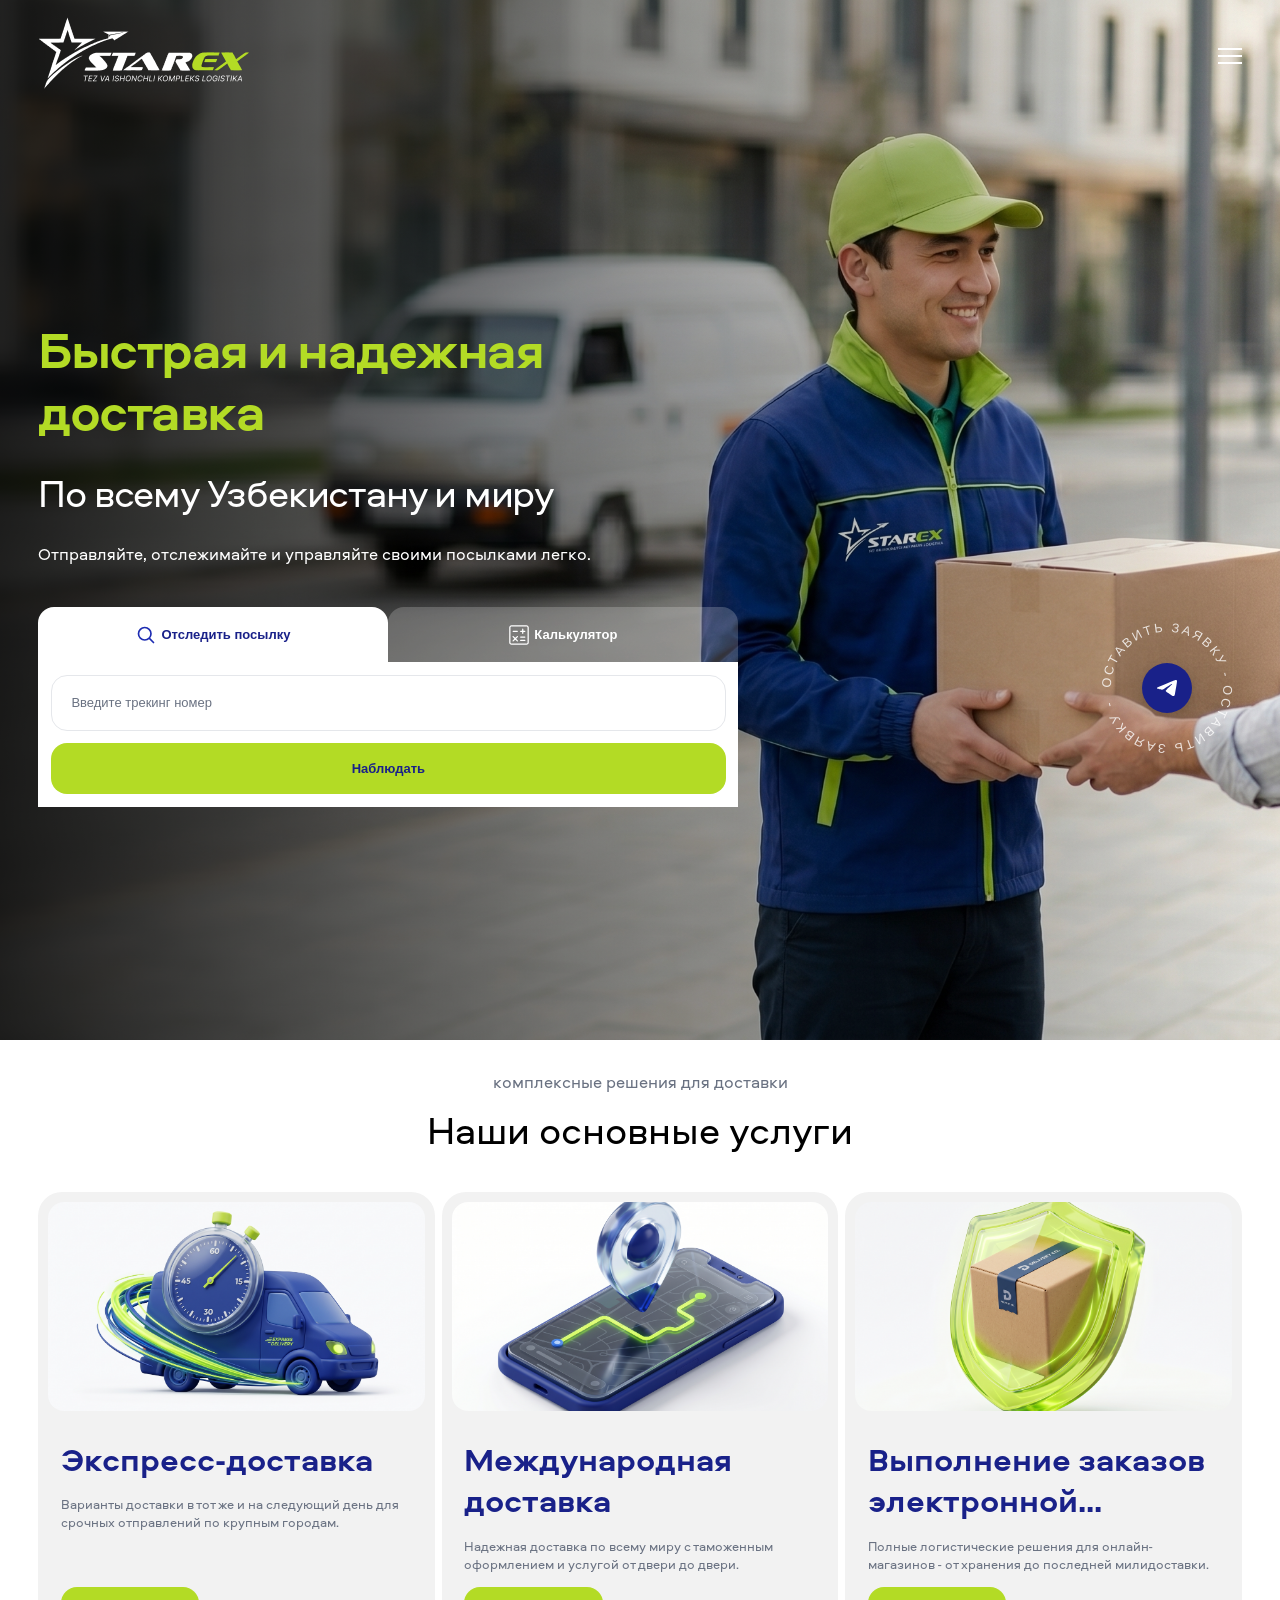
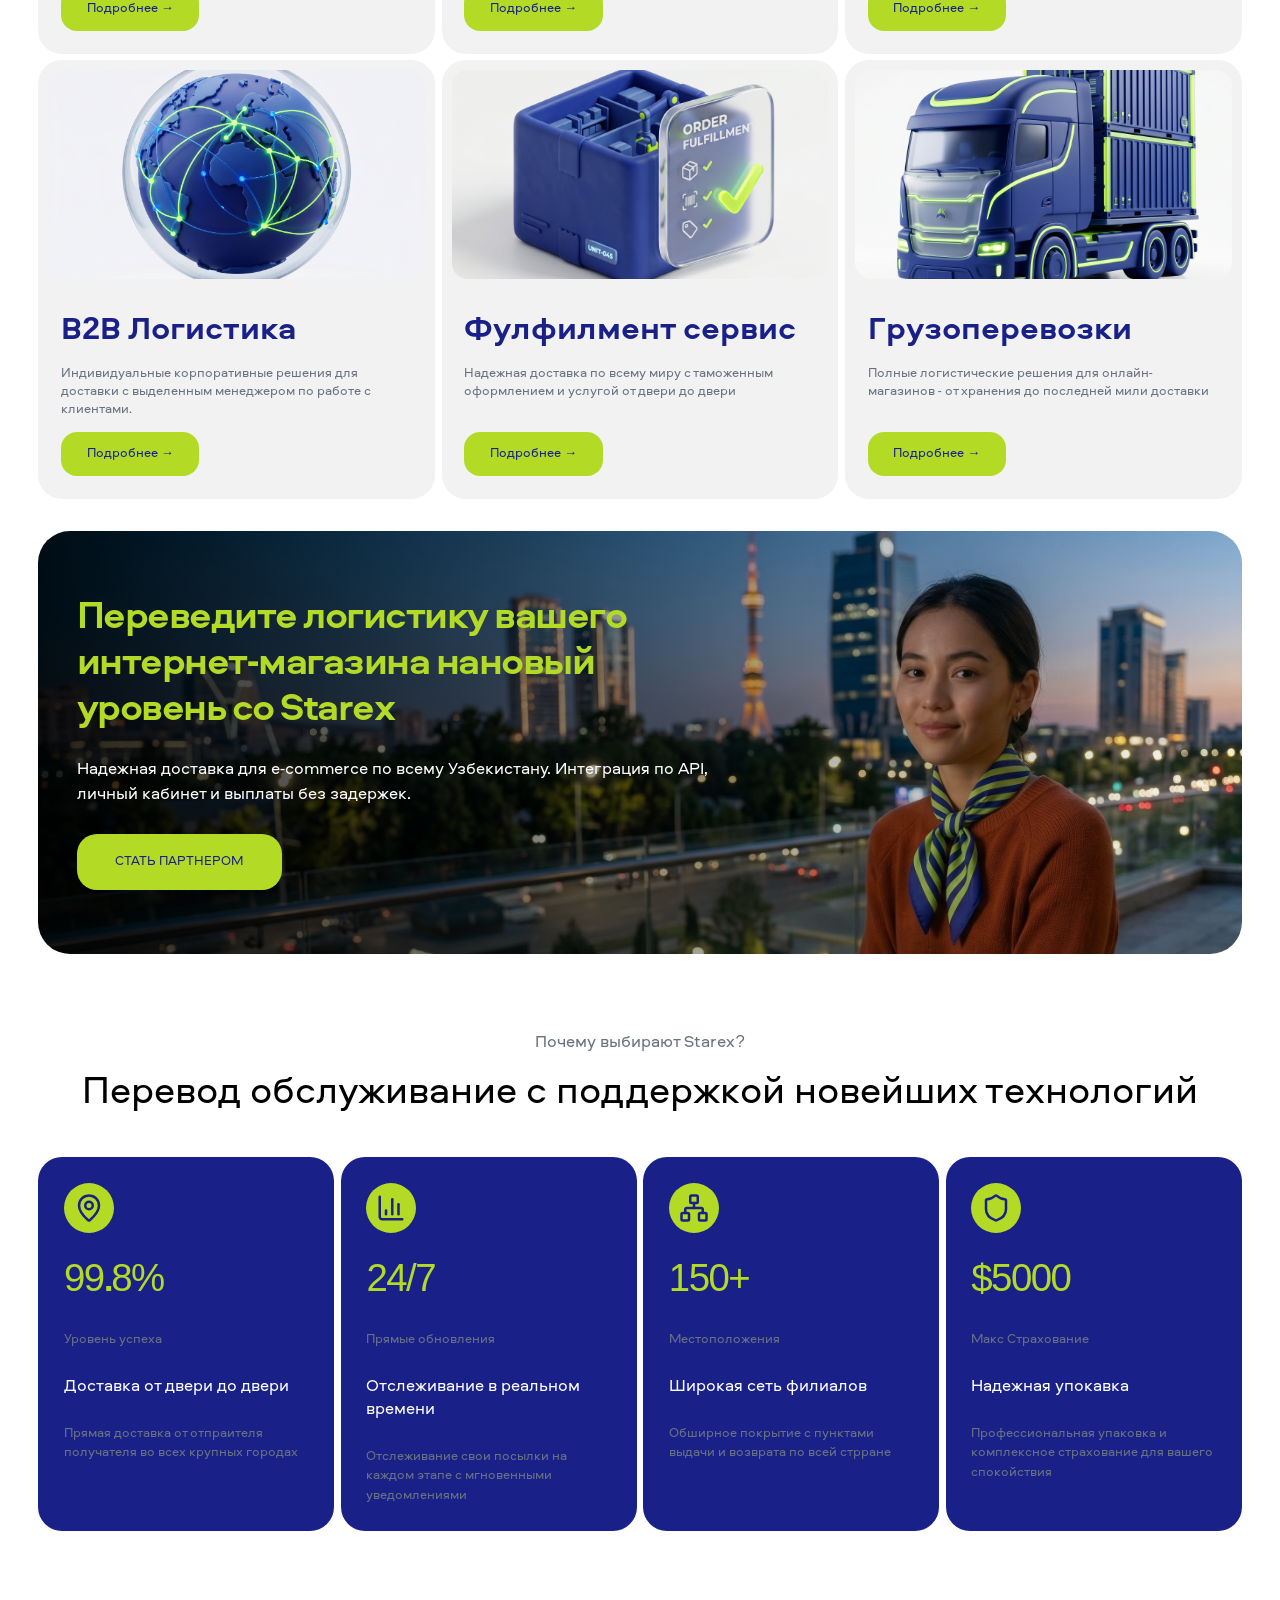
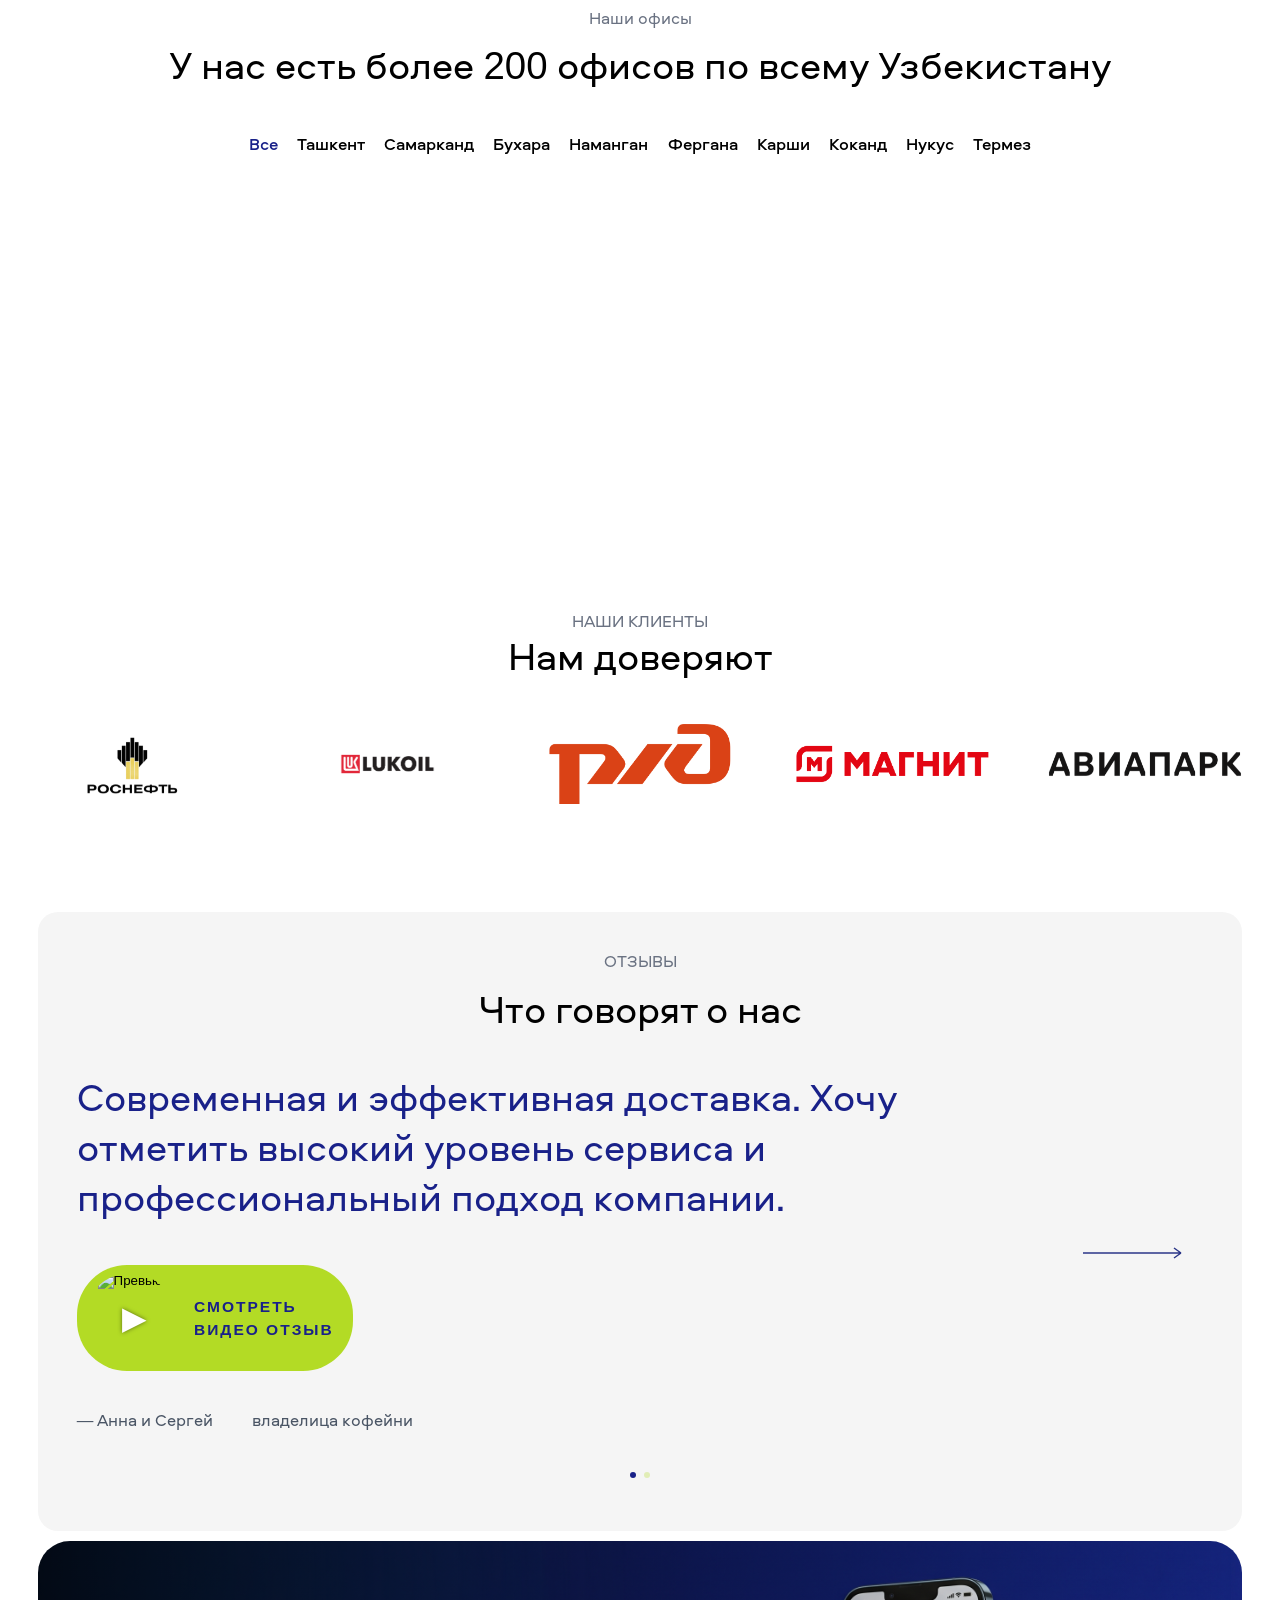
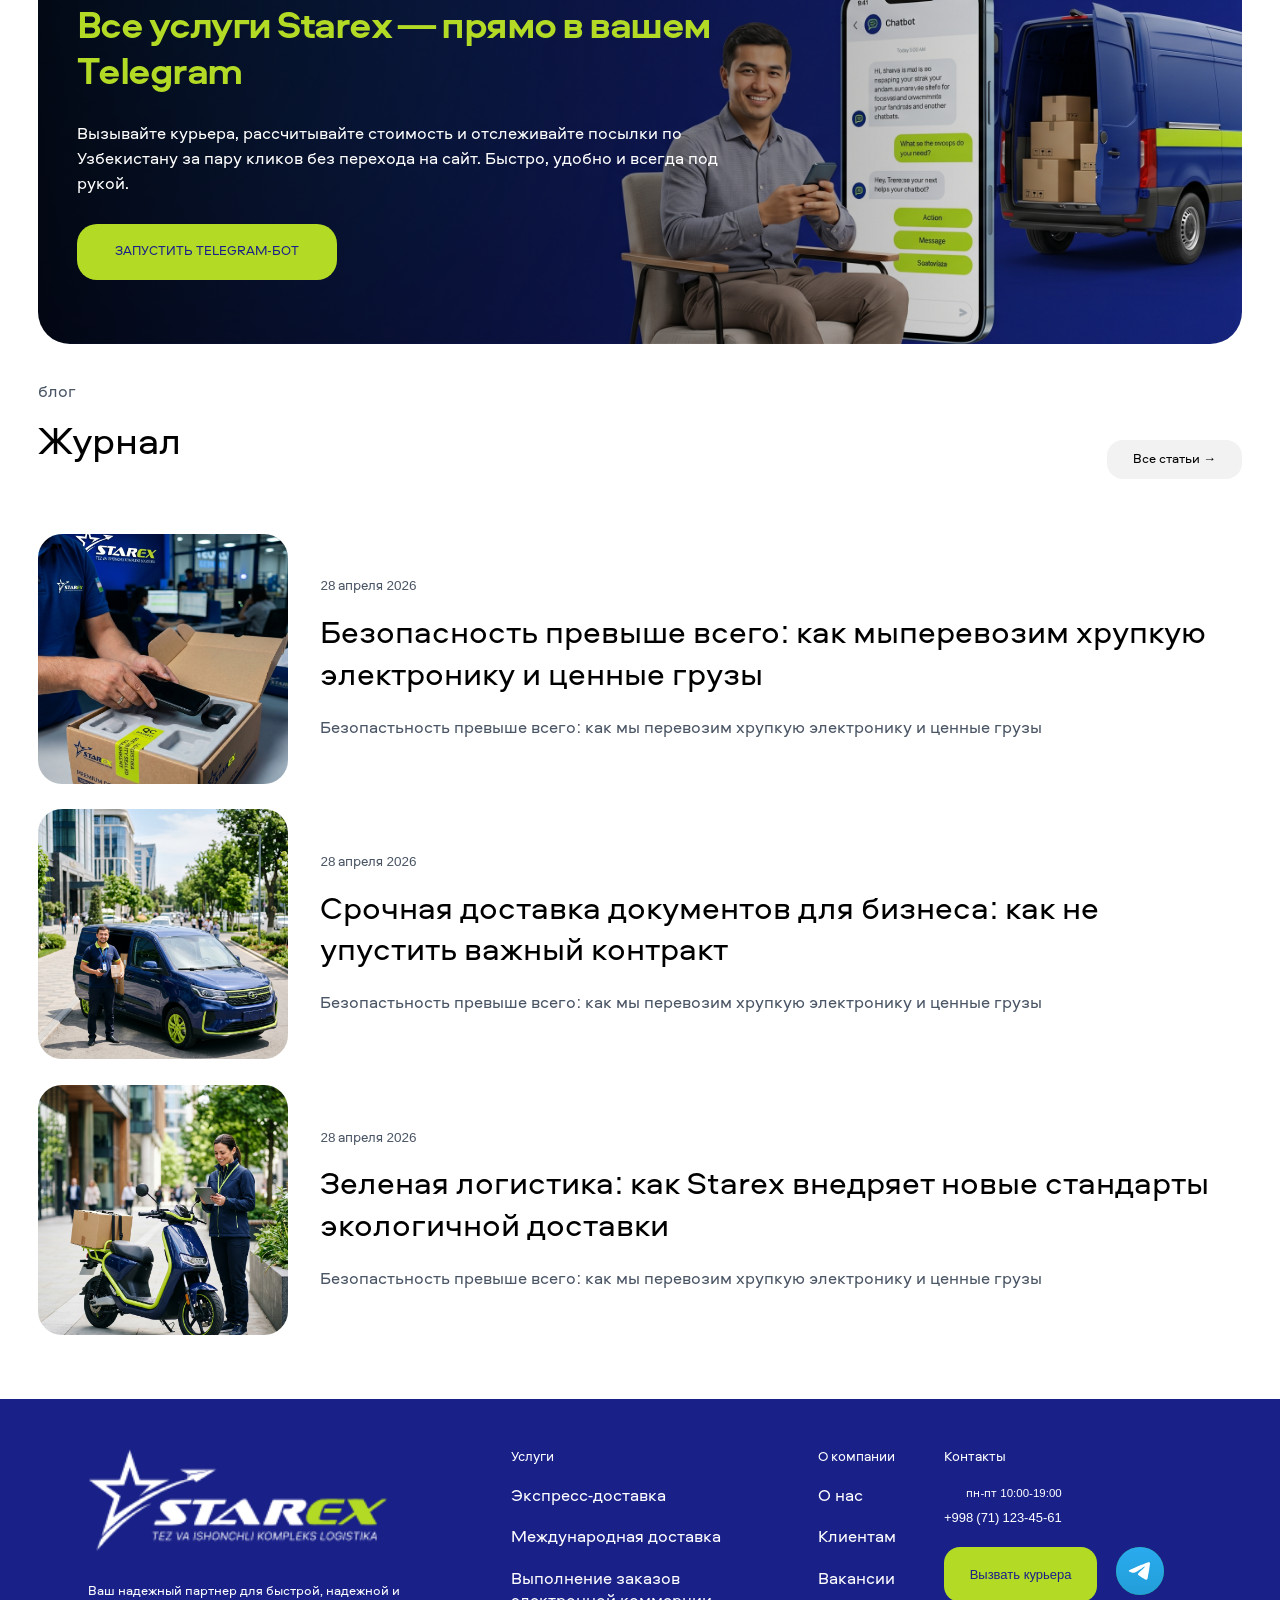
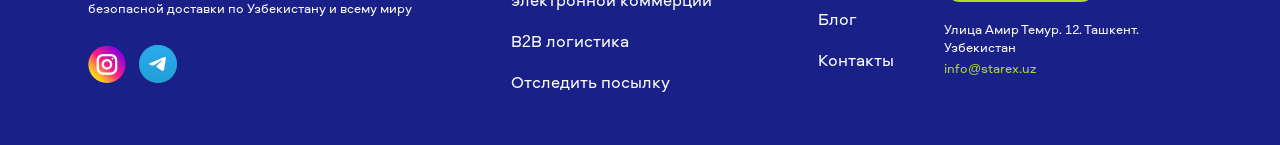
==== index.html @ 94245e08 "footer section finished" ====
<!doctype html>
<html lang="en">
  <head>
    <meta charset="UTF-8" />
    <meta name="viewport" content="width=device-width, initial-scale=1.0" />
    <title>STAREX</title>
    <link
      rel="stylesheet"
      href="https://cdn.jsdelivr.net/npm/swiper@11/swiper-bundle.min.css"
    />
    <link rel="stylesheet" href="/assets/css/main.css" />
    <link rel="stylesheet" href="/assets/css/responsive.css" />
  </head>
  <body>
    <section
      class="hero"
      style="
        background:
          linear-gradient(
            90deg,
            rgba(0, 0, 0, 0.85) 0%,
            rgba(0, 0, 0, 0.4) 50%,
            rgba(0, 0, 0, 0) 100%
          ),
          url(&quot;/assets/images/home/banner.jpg&quot;);
      "
    >
      <header>
        <div class="container">
          <div class="header-wrapper">
            <div class="logo-wrapper">
              <a href="/index.html">
                <img
                  src="/assets/images/logo.png"
                  alt="STAREX Logo"
                  class="logo"
                />
              </a>
            </div>

            <div class="mobile-menu" id="mobileMenu">
              <div class="navbar-menu">
                <ul>
                  <li>
                    <a href="/assets/pages/about.html" class="active">О нас</a>
                  </li>
                  <li>
                    <a href="/assets/pages/services.html">Услуги</a>
                  </li>
                  <li>
                    <a href="/assets/pages/clients.html">Клиентам</a>
                  </li>
                  <li>
                    <a href="/assets/pages/vacancy.html">Вакансии</a>
                  </li>
                  <li>
                    <a href="/assets/pages/blog.html">Блог</a>
                  </li>
                  <li>
                    <a href="/assets/pages/contact.html">Контакты</a>
                  </li>
                </ul>
              </div>

              <div class="navbar-right-wrapper">
                <div class="navbar-phone-wrapper">
                  <span>пн-пт 10:00-19:00</span>
                  <a href="tel:+998711234561">+998 (71) 123-45-61</a>
                </div>

                <div class="navbar-right-btn-wrapper">
                  <button>Вызвать курьера</button>
                  <button>
                    <img src="/assets/images/user.svg" alt="icon" />
                    Кабинет
                  </button>
                </div>
              </div>

              <div class="mobile-close-wrapper">
                <div class="logo-wrapper">
                  <img src="/assets/images/logo.png" alt="image" />
                </div>
                <button class="mobile-close" aria-label="Close">
                  <img src="./assets/images/close.svg" alt="image" />
                </button>
              </div>
            </div>

            <button class="burger-btn" id="burgerBtn">
              <span></span>
              <span></span>
              <span></span>
            </button>
          </div>
        </div>
      </header>

      <div class="container">
        <div class="hero-wrapper">
          <div class="hero-body">
            <h1>Быстрая и надежная доставка</h1>
            <p>По всему Узбекистану и миру</p>
            <span>
              Отправляйте, отслежимайте и управляйте своими посылками легко.
            </span>

            <div class="tab-wrapper">
              <div class="tab-group">
                <button class="tab active" data-tab="package">
                  <img src="/assets/images/search.svg" alt="icon" />
                  Отследить посылку
                </button>
                <button class="tab" data-tab="calc">
                  <img src="/assets/images/calc.svg" alt="icon" />
                  Калькулятор
                </button>
              </div>

              <div class="tab-content">
                <div class="tab-pane active" id="package">
                  <input
                    type="text"
                    class="form-control"
                    placeholder="Введите трекинг номер"
                  />
                  <button>Наблюдать</button>
                </div>

                <div class="tab-pane" id="calc">
                  <p>Содержимое калькулятора</p>
                </div>
              </div>
            </div>
          </div>

          <div class="spinner-container">
            <div class="spinner-icon">
              <a href="#">
                <img src="/assets/images/home/telegram.svg" alt="icon" />
              </a>
            </div>
            <svg class="spinner-text" viewBox="0 0 200 200">
              <defs>
                <path
                  id="textCircle"
                  d="M 100,100 m -75,0 a 75,75 0 1,1 150,0 a 75,75 0 1,1 -150,0"
                />
              </defs>
              <text>
                <textPath href="#textCircle" startOffset="0%">
                  Оставить заявку - Оставить заявку -
                </textPath>
              </text>
            </svg>
          </div>
        </div>
      </div>
    </section>

    <main>
      <section>
        <div class="container">
          <div class="our-services">
            <div class="our-services-header">
              <p>комплексные решения для доставки</p>
              <h1>Наши основные услуги</h1>
            </div>

            <div class="our-services-body">
              <div class="item">
                <div class="item-image">
                  <img src="/assets/images/home/s1.jpg" alt="image" />
                </div>
                <div class="item-content">
                  <h6>Экспресс-доставка</h6>
                  <p>
                    Варианты доставки в тот же и на следующий день для срочных
                    отправлений по крупным городам.
                  </p>
                  <a href="#">Подробнее →</a>
                </div>
              </div>

              <div class="item">
                <div class="item-image">
                  <img src="/assets/images/home/s2.jpg" alt="image" />
                </div>
                <div class="item-content">
                  <h6>Международная доставка</h6>
                  <p>
                    Надежная доставка по всему миру с таможенным оформлением и
                    услугой от двери до двери.
                  </p>
                  <a href="#">Подробнее →</a>
                </div>
              </div>

              <div class="item">
                <div class="item-image">
                  <img src="/assets/images/home/s3.jpg" alt="image" />
                </div>
                <div class="item-content">
                  <h6>Выполнение заказов электронной коммерции</h6>
                  <p>
                    Полные логистические решения для онлайн-магазинов - от
                    хранения до последней милидоставки.
                  </p>
                  <a href="#">Подробнее →</a>
                </div>
              </div>

              <div class="item">
                <div class="item-image">
                  <img src="/assets/images/home/s4.jpg" alt="image" />
                </div>
                <div class="item-content">
                  <h6>B2B Логистика</h6>
                  <p>
                    Индивидуальные корпоративные решения для доставки с
                    выделенным менеджером по работе с клиентами.
                  </p>
                  <a href="#">Подробнее →</a>
                </div>
              </div>

              <div class="item">
                <div class="item-image">
                  <img src="/assets/images/home/s5.jpg" alt="image" />
                </div>
                <div class="item-content">
                  <h6>Фулфилмент сервис</h6>
                  <p>
                    Надежная доставка по всему миру с таможенным оформлением и
                    услугой от двери до двери
                  </p>
                  <a href="#">Подробнее →</a>
                </div>
              </div>

              <div class="item">
                <div class="item-image">
                  <img src="/assets/images/home/s6.jpg" alt="image" />
                </div>
                <div class="item-content">
                  <h6>Грузоперевозки</h6>
                  <p>
                    Полные логистические решения для онлайн-магазинов - от
                    хранения до последней мили доставки
                  </p>
                  <a href="#">Подробнее →</a>
                </div>
              </div>
            </div>
          </div>
        </div>
      </section>

      <section>
        <div class="container">
          <div
            class="banner-wrapper"
            style="
              background:
                linear-gradient(
                  90deg,
                  rgba(0, 0, 0, 0.85) 0%,
                  rgba(0, 0, 0, 0.4) 50%,
                  rgba(0, 0, 0, 0) 100%
                ),
                url(&quot;/assets/images/home/banner2.jpg&quot;);
            "
          >
            <h1>
              Переведите логистику вашего интернет-магазина нановый уровень со
              Starex
            </h1>
            <p>
              Надежная доставка для e-commerce по всему Узбекистану. Интеграция
              по API, личный кабинет и выплаты без задержек.
            </p>
            <a href="#">Стать партнером</a>
          </div>
        </div>
      </section>

      <section>
        <div class="container">
          <div class="extra-section">
            <div class="header-container">
              <p>Почему выбирают Starex?</p>
              <h2>Перевод обслуживание с поддержкой новейших технологий</h2>
            </div>

            <div class="content-container">
              <div class="item">
                <div class="icon-wrapper">
                  <img src="/assets/images/home/i1.svg" alt="icon" />
                </div>
                <h1>99.8%</h1>
                <span>Уровень успеха</span>
                <p>Доставка от двери до двери</p>
                <span>
                  Прямая доставка от отпраителя получателя во всех крупных
                  городах
                </span>
              </div>

              <div class="item">
                <div class="icon-wrapper">
                  <img src="/assets/images/home/i2.svg" alt="icon" />
                </div>
                <h1>24/7</h1>
                <span>Прямые обновления</span>
                <p>Отслеживание в реальном времени</p>
                <span>
                  Отслеживание свои посылки на каждом этапе с мгновенными
                  уведомлениями
                </span>
              </div>

              <div class="item">
                <div class="icon-wrapper">
                  <img src="/assets/images/home/i3.svg" alt="icon" />
                </div>
                <h1>150+</h1>
                <span>Местоположения</span>
                <p>Широкая сеть филиалов</p>
                <span>
                  Обширное покрытие с пунктами выдачи и возврата по всей стрране
                </span>
              </div>

              <div class="item">
                <div class="icon-wrapper">
                  <img src="/assets/images/home/i4.svg" alt="icon" />
                </div>
                <h1>$5000</h1>
                <span>Макс Страхование </span>
                <p>Надежная упокавка</p>
                <span>
                  Профессиональная упаковка и комплексное страхование для вашего
                  спокойствия
                </span>
              </div>
            </div>
          </div>
        </div>
      </section>

      <section>
        <div class="container">
          <div class="google-maps-wrapper">
            <div class="google-maps-header-wrapper">
              <p>Наши офисы</p>
              <h2>У нас есть более 200 офисов по всему Узбекистану</h2>
            </div>

            <div class="google-maps-tabs-wrapper">
              <ul>
                <li class="active">Все</li>
                <li>Ташкент</li>
                <li>Самарканд</li>
                <li>Бухара</li>
                <li>Наманган</li>
                <li>Фергана</li>
                <li>Карши</li>
                <li>Коканд</li>
                <li>Нукус</li>
                <li>Термез</li>
              </ul>
            </div>

            <div class="map-wrapper">
              <iframe
                src="https://www.google.com/maps/embed?pb=!1m18!1m12!1m3!1d2997.2102560352!2d69.28064177643648!3d41.30428940114486!2m3!1f0!2f0!3f0!3m2!1i1024!2i768!4f13.1!3m3!1m2!1s0x38ae8b316f0c592b%3A0xe5631aa0a5a04f1!2sWEBLINE!5e0!3m2!1sru!2s!4v1784799597177!5m2!1sru!2s"
                width="600"
                height="450"
                style="border: 0"
                allowfullscreen=""
                loading="lazy"
                referrerpolicy="strict-origin-when-cross-origin"
              ></iframe>
            </div>
          </div>
        </div>
      </section>

      <section>
        <div class="container">
          <div class="partners-section">
            <div class="partners-container">
              <span class="partners-subtitle">НАШИ КЛИЕНТЫ</span>
              <h2 class="partners-title">Нам доверяют</h2>

              <div class="swiper partners-slider">
                <div class="swiper-wrapper">
                  <div class="swiper-slide">
                    <img src="/assets/images/home/p1.png" alt="icon" />
                  </div>
                  <div class="swiper-slide">
                    <img src="/assets/images/home/p2.png" alt="icon" />
                  </div>
                  <div class="swiper-slide">
                    <img src="/assets/images/home/p3.png" alt="icon" />
                  </div>
                  <div class="swiper-slide">
                    <img src="/assets/images/home/p4.png" alt="icon" />
                  </div>
                  <div class="swiper-slide">
                    <img src="/assets/images/home/p5.png" alt="icon" />
                  </div>
                  <div class="swiper-slide">
                    <img src="/assets/images/home/p6.png" alt="icon" />
                  </div>
                </div>
              </div>
            </div>
          </div>
        </div>
      </section>

      <section>
        <div class="container">
          <div class="reviews-section">
            <div class="reviews-container">
              <span class="reviews-subtitle">ОТЗЫВЫ</span>
              <h2 class="reviews-title">Что говорят о нас</h2>

              <!-- Контейнер Swiper -->
              <div class="swiper reviews-slider">
                <div class="swiper-wrapper">
                  <!-- Слайд 1 -->
                  <div class="swiper-slide">
                    <div class="review-card">
                      <div class="review-content">
                        <p class="review-text">
                          Современная и эффективная доставка. Хочу отметить
                          высокий уровень сервиса и профессиональный подход
                          компании.
                        </p>

                        <button
                          class="video-btn"
                          data-video="https://www.youtube.com/embed/A98NaPxOwDg?autoplay=1"
                        >
                          <div class="video-avatar">
                            <img
                              src="https://images.unsplash.com/photo-1534528741775-53994a69daeb?w=100&auto=format&fit=crop"
                              alt="Превью"
                            />
                            <span class="play-icon">▶</span>
                          </div>
                          <span class="video-btn-text"
                            >СМОТРЕТЬ<br />ВИДЕО ОТЗЫВ</span
                          >
                        </button>

                        <div class="review-author">
                          <span class="author-name">— Анна и Сергей</span>
                          <span class="author-role">владелица кофейни</span>
                        </div>
                      </div>

                      <div class="review-next-btn">
                        <svg
                          width="100"
                          height="12"
                          viewBox="0 0 100 12"
                          fill="none"
                          xmlns="http://www.w3.org/2000/svg"
                        >
                          <path
                            d="M0 6H98M98 6L91 1M98 6L91 11"
                            stroke="#2B3688"
                            stroke-width="1.5"
                          />
                        </svg>
                      </div>
                    </div>
                  </div>

                  <!-- Слайд 2 (Пример) -->
                  <div class="swiper-slide">
                    <div class="review-card">
                      <div class="review-content">
                        <blockquote class="review-text">
                          Надежный партнер для нашего бизнеса.<br />
                          Все заказы приходят вовремя,<br />
                          а поддержка всегда на связи.
                        </blockquote>

                        <button
                          class="video-btn"
                          data-video="https://www.youtube.com/embed/A98NaPxOwDg?autoplay=1"
                        >
                          <div class="video-avatar">
                            <img
                              src="https://images.unsplash.com/photo-1507003211169-0a1dd7228f2d?w=100&auto=format&fit=crop"
                              alt="Превью"
                            />
                            <span class="play-icon">▶</span>
                          </div>
                          <span class="video-btn-text"
                            >СМОТРЕТЬ<br />ВИДЕО ОТЗЫВ</span
                          >
                        </button>

                        <div class="review-author">
                          <span class="author-name">— Алексей</span>
                          <span class="author-role">директор сети</span>
                        </div>
                      </div>

                      <div class="review-next-btn">
                        <svg
                          width="100"
                          height="12"
                          viewBox="0 0 100 12"
                          fill="none"
                          xmlns="http://www.w3.org/2000/svg"
                        >
                          <path
                            d="M0 6H98M98 6L91 1M98 6L91 11"
                            stroke="#2B3688"
                            stroke-width="1.5"
                          />
                        </svg>
                      </div>
                    </div>
                  </div>
                </div>
                <!-- Точки пагинации -->
                <div class="swiper-pagination"></div>
              </div>
            </div>
          </div>
        </div>
      </section>

      <section>
        <div class="container">
          <div
            class="banner-wrapper"
            style="
              background:
                linear-gradient(
                  90deg,
                  rgba(0, 0, 0, 0.85) 0%,
                  rgba(0, 0, 0, 0.4) 50%,
                  rgba(0, 0, 0, 0) 100%
                ),
                url(&quot;/assets/images/home/banner3.jpg&quot;);
            "
          >
            <h1>Все услуги Starex — прямо в вашем Telegram</h1>
            <p>
              Вызывайте курьера, рассчитывайте стоимость и отслеживайте посылки
              по Узбекистану за пару кликов без перехода на сайт. Быстро, удобно
              и всегда под рукой.
            </p>
            <a href="#">Запустить Telegram-бот</a>
          </div>
        </div>
      </section>

      <section>
        <div class="container">
          <div class="blog-wrapper">
            <div class="blog-header-wrapper">
              <div class="blog-left">
                <span>блог</span>
                <p>Журнал</p>
              </div>
              <div class="blog-right">
                <a href="#">Все статьи →</a>
              </div>
            </div>

            <div class="blog-item-wrapper">
              <div class="item">
                <div class="image-wrapper">
                  <img src="/assets/images/home/b1.jpg" alt="icon" />
                </div>
                <div class="content-wrapper">
                  <span>28 апреля 2026</span>
                  <a href="#">
                    Безопасность превыше всего: как мыперевозим хрупкую
                    электронику и ценные грузы
                  </a>
                  <p>
                    Безопастьность превыше всего: как мы перевозим хрупкую
                    электронику и ценные грузы
                  </p>
                </div>
              </div>

              <div class="item">
                <div class="image-wrapper">
                  <img src="/assets/images/home/b2.jpg" alt="icon" />
                </div>
                <div class="content-wrapper">
                  <span>28 апреля 2026</span>
                  <a href="#">
                    Срочная доставка документов для бизнеса: как не упустить
                    важный контракт
                  </a>
                  <p>
                    Безопастьность превыше всего: как мы перевозим хрупкую
                    электронику и ценные грузы
                  </p>
                </div>
              </div>

              <div class="item">
                <div class="image-wrapper">
                  <img src="/assets/images/home/b3.jpg" alt="icon" />
                </div>
                <div class="content-wrapper">
                  <span>28 апреля 2026</span>
                  <a href="#">
                    Зеленая логистика: как Starex внедряет новые стандарты
                    экологичной доставки
                  </a>
                  <p>
                    Безопастьность превыше всего: как мы перевозим хрупкую
                    электронику и ценные грузы
                  </p>
                </div>
              </div>
            </div>
          </div>
        </div>
      </section>

      <!-- Модальное окно для видео -->
      <div class="video-modal" id="videoModal">
        <div class="video-modal-overlay"></div>
        <div class="video-modal-content">
          <button class="video-modal-close">&times;</button>
          <iframe
            id="videoIframe"
            src=""
            frameborder="0"
            allow="autoplay; encrypted-media"
            allowfullscreen
          ></iframe>
        </div>
      </div>
    </main>

    <footer>
      <div class="container">
        <div class="footer-wrapper">
          <div class="footer-item">
            <div class="logo-wrapper">
              <img src="/assets/images/logo.png" alt="image" />
            </div>
            <p class="under-logo-title">
              Ваш надежный партнер для быстрой, надежной и безопасной доставки
              по Узбекистану и всему миру
            </p>
            <div class="social-wrapper">
              <a href="#">
                <img src="/assets/images/instagram.svg" alt="icon" />
              </a>
              <a href="#">
                <img src="/assets/images/telegram.svg" alt="icon" />
              </a>
            </div>
          </div>

          <div class="footer-item">
            <div class="footer-menu-wrapper">
              <p>Услуги</p>
              <ul>
                <li>
                  <a href="#">Экспресс-доставка</a>
                </li>
                <li>
                  <a href="#">Международная доставка</a>
                </li>
                <li>
                  <a href="#">Выполнение заказов электронной коммерции</a>
                </li>
                <li>
                  <a href="#">B2B логистика</a>
                </li>
                <li>
                  <a href="#">Отследить посылку</a>
                </li>
              </ul>
            </div>
          </div>

          <div class="footer-item">
            <div class="footer-menu-wrapper">
              <p>О компании</p>
              <ul>
                <li>
                  <a href="#">О нас</a>
                </li>
                <li>
                  <a href="#">Клиентам</a>
                </li>
                <li>
                  <a href="#">Вакансии</a>
                </li>
                <li>
                  <a href="#">Блог</a>
                </li>
                <li>
                  <a href="#">Контакты</a>
                </li>
              </ul>
            </div>
          </div>

          <div class="footer-item">
            <div class="footer-menu-wrapper">
              <p>Контакты</p>
              <div class="footer-list-wrapper">
                <div class="footer-contact-wrapper">
                  <div class="phone-wrapper">
                    <span>пн-пт 10:00-19:00</span>
                    <a href="tel:+998711234561">+998 (71) 123-45-61</a>
                  </div>
                  <button>Вызвать курьера</button>
                  <a href="#">
                    <img src="/assets/images/telegram.svg" alt="icon" />
                  </a>
                </div>

                <div class="footer-address-wrapper">
                  <p>Улица Амир Темур. 12. Ташкент. Узбекистан</p>
                  <a href="mailto:info@starex.uz">info@starex.uz</a>
                </div>
              </div>
            </div>
          </div>
        </div>
      </div>
    </footer>

    <script src="https://cdn.jsdelivr.net/npm/swiper@11/swiper-bundle.min.js"></script>
    <script src="/assets/js/main.js"></script>
  </body>
</html>
---- assets/css/main.css ----
@font-face {
  font-family: "Aeroport";
  src: url("../fonts/Aeroport-regular-trial.otf") format("opentype");
  font-weight: 400;
  font-style: normal;
  font-display: swap;
}

@font-face {
  font-family: "Aeroport";
  src: url("../fonts/Aeroport-medium-trial.otf") format("opentype");
  font-weight: 500;
  font-style: normal;
  font-display: swap;
}

@font-face {
  font-family: "Aeroport";
  src: url("../fonts/Aeroport-bold-trial.otf") format("opentype");
  font-weight: 700;
  font-style: normal;
  font-display: swap;
}

@font-face {
  font-family: "Aeroport";
  src: url("../fonts/Aeroport-light-trial.otf") format("opentype");
  font-weight: 300;
  font-style: normal;
  font-display: swap;
}

:root {
  /* colors */
  --white: #ffffff;
  --black: #000000;
  --grey: #e5e7eb;
  --black-grey: #6a7282;
  --text-grey: #4a5565;
  --blue: #192189;
  --green: #b3db25;

  /* font sizes */
  --fs-exsm: clamp(10px, 0.9vw, 12px);
  --fs-exxs: clamp(13px, 1vw, 16px);
  --fs-xs: clamp(15px, 1.3vw, 20px);
  --fs-sm: clamp(18px, 1.5vw, 24px);
  --fs-md: clamp(20px, 2.5vw, 32px);
  --fs-lg: clamp(28px, 3vw, 48px);
  --fs-xl: clamp(44px, 4vw, 72px);

  /* border radius */
  --br-sm: 8px;
  --br-md: 16px;
  --br-lg: 24px;
  --br-xl: 32px;
  --br-xxl: 100px;
}

/* RESET */
*,
*::after,
*::before {
  box-sizing: border-box;
}
* {
  padding: 0;
  margin: 0;
}
img {
  width: 100%;
}
a {
  text-decoration: none;
}
ul {
  margin: 0;
  padding: 0;
}
li {
  list-style: none;
}
button {
  cursor: pointer;
}
p {
  margin: 0;
}
::placeholder {
  color: unset;
}
html {
  scroll-behavior: smooth;
}

body {
  font-family: "Aeroport", sans-serif;
}

.container {
  width: 100%;
  max-width: 1920px;
  margin: 0 auto;
  padding: 0 clamp(25px, 3vw, 50px);
}

/* HEADER START */
.hero {
  /* height: 100vh; */
  background-size: cover !important;
  background-repeat: no-repeat !important;
  background-position: center !important;
  position: relative;
  min-height: 1040px;

  display: flex;
  flex-direction: column;
}
.hero > .container:last-child {
  flex: 1;
  display: flex;
  align-items: center;
}
.mobile-menu {
  display: flex;
  align-items: center;
  justify-content: space-between;
  gap: clamp(10px, 2vw, 30px);
  width: 100%;
}
.burger-btn {
  display: none;
  flex-direction: column;
  gap: 5px;
  background: none;
  border: none;
  cursor: pointer;
}

.burger-btn span {
  width: 24px;
  height: 2px;
  background: #fff;
  transition: 0.3s;
}
.mobile-close-wrapper {
  position: absolute;
  top: 0;
  font-size: 32px;
  background: none;
  border: none;
  cursor: pointer;
  filter: brightness(1) invert(1);
  display: none;
}
.mobile-close {
  background: none;
  border: none;
  cursor: pointer;
  filter: brightness(1) invert(1);
}
.mobile-close img {
  width: 32px;
  height: 32px;
}
.header-wrapper {
  display: flex;
  justify-content: space-between;
  align-items: center;
  gap: 20px;
  padding: clamp(12px, 1.3vw, 24px) 0;
}
.header-wrapper .logo-wrapper {
  flex-shrink: 0;
}
.header-wrapper .navbar-menu {
  margin: 0 auto;
}
.header-wrapper .navbar-menu ul {
  display: flex;
  gap: clamp(20px, 2.5vw, 40px);
}
.header-wrapper .navbar-menu ul li a {
  color: var(--white);
  font-size: var(--fs-xs);
  padding-bottom: 5px;
}
.header-wrapper .navbar-menu ul li a.active {
  border-bottom: 1px solid var(--white);
}

.header-wrapper .navbar-right-wrapper {
  display: flex;
  align-items: center;
  gap: clamp(12px, 1.3vw, 24px);
}
.header-wrapper .navbar-right-wrapper .navbar-phone-wrapper {
  display: flex;
  flex-direction: column;
  align-items: end;
  gap: clamp(4px, 0.5vw, 8px);
}
.header-wrapper .navbar-right-wrapper .navbar-phone-wrapper span {
  font-size: var(--fs-exsm);
  color: var(--white);
}
.header-wrapper .navbar-right-wrapper .navbar-phone-wrapper a {
  color: var(--white);
  font-size: var(--fs-xs);
}
.header-wrapper .navbar-right-wrapper .navbar-right-btn-wrapper {
  display: flex;
  align-items: center;
  gap: clamp(4px, 0.9vw, 8px);
}
.header-wrapper .navbar-right-wrapper .navbar-right-btn-wrapper button {
  display: flex;
  align-items: center;
  gap: 5px;
  padding: 16px clamp(16px, 2vw, 32px);
  font-size: var(--fs-exxs);
  border-radius: var(--br-md);
  font-weight: 600;
  border: none;
}
.header-wrapper .navbar-right-wrapper .navbar-right-btn-wrapper button img {
  width: 15px;
  height: 15px;
}
.header-wrapper
  .navbar-right-wrapper
  .navbar-right-btn-wrapper
  button:first-child {
  background-color: var(--green);
  color: var(--blue);
}
.header-wrapper
  .navbar-right-wrapper
  .navbar-right-btn-wrapper
  button:nth-child(2) {
  background-color: var(--blue);
  color: var(--white);
}

/* calc tab */
.hero-wrapper {
  display: flex;
  justify-content: space-between;
  align-items: end;
  width: 100%;
}
.hero-body {
  /* position: absolute;
  top: 25%;
  width: 100%;
  display: flex;
  flex-direction: column;
  gap: clamp(16px, 2vw, 32px); */

  width: 100%;
  max-width: 700px;
  display: flex;
  flex-direction: column;
  gap: clamp(16px, 2vw, 32px);
  padding-bottom: 20px;
}
.hero-body h1 {
  color: var(--green);
  font-size: var(--fs-xl);
  width: 100%;
  max-width: 700px;
  line-height: 120%;
  letter-spacing: -1.5px;
}
.hero-body p {
  color: var(--white);
  font-size: var(--fs-lg);
  line-height: 120%;
  letter-spacing: -1.2px;
}
.hero-body span {
  color: var(--white);
  font-size: var(--fs-xs);
  line-height: 130%;
  letter-spacing: 0px;
  margin-bottom: clamp(9px, 1.1vw, 18px);
}
.hero-body .tab-wrapper {
  width: 100%;
  max-width: 700px;
}
.hero-body .tab-group {
  display: flex;
  align-items: center;
  gap: 0px;
}
.hero-body .tab-group button {
  display: flex;
  align-items: center;
  justify-content: center;
  gap: 5px;
  padding: clamp(12px, 1.4vw, 24px) clamp(25px, 3vw, 50px);
  background-color: rgba(255, 255, 255, 0.2);
  border-top-left-radius: var(--br-md);
  border-top-right-radius: var(--br-md);
  color: var(--white);
  font-size: var(--fs-exxs);
  font-weight: 600;
  border: none;
  width: 100%;
}
.hero-body .tab-group button img {
  width: 20px;
  height: 20px;
}
.hero-body .tab-pane {
  display: none;
  padding: clamp(8px, 1vw, 16px);
}

.hero-body .tab-pane.active {
  display: flex;
  flex-direction: column;
  gap: clamp(8px, 1vw, 16px);
}

.hero-body .tab.active {
  background-color: var(--white);
  color: var(--blue);
}
.hero-body .tab.active img {
  filter: brightness(0) invert(13%) sepia(85%) saturate(4153%)
    hue-rotate(237deg) brightness(85%) contrast(101%);
}
.hero-body .tab-content {
  background-color: var(--white);
}
.hero-body .tab-pane input {
  width: 100%;
  border: 1px solid var(--grey);
  padding: clamp(10px, 1.5vw, 20px) clamp(12px, 1.5vw, 24px);
  border-radius: var(--br-md);
  font-weight: 400;
  font-size: var(--fs-exxs);
}
.hero-body .tab-pane input:focus {
  outline: none;
  box-shadow: none;
}
.hero-body .tab-pane input::placeholder {
  color: var(--black-grey);
}

.hero-body .tab-pane button {
  padding: clamp(10px, 1.4vw, 20px);
  width: 100%;
  background-color: var(--green);
  color: var(--blue);
  font-weight: 600;
  font-size: var(--fs-exxs);
  border: none;
  border-radius: var(--br-md);
}

.spinner-container {
  position: relative;
  width: 150px;
  height: 150px;
  display: flex;
  justify-content: center;
  align-items: center;
  bottom: clamp(30px, 5vw, 80px);
}

.spinner-icon {
  position: absolute;
  width: 50px;
  height: 50px;
  background-color: var(--blue);
  border-radius: 50%;
  display: flex;
  justify-content: center;
  align-items: center;
  z-index: 2;
  box-shadow: 0 4px 12px rgba(0, 0, 0, 0.15);
}
.spinner-icon a {
  display: flex;
  align-items: center;
  justify-content: center;
}

.spinner-icon img {
  width: 20px;
  height: 20px;
}

.spinner-text {
  position: absolute;
  width: 100%;
  height: 100%;
  z-index: 1;
  animation: spin 12s linear infinite;
}

.spinner-text text {
  fill: rgba(255, 255, 255, 0.8);
  font-size: 17px;
  font-family: sans-serif;
  font-weight: 500;
  text-transform: uppercase;
  letter-spacing: 3px;
}

@keyframes spin {
  from {
    transform: rotate(0deg);
  }
  to {
    transform: rotate(360deg);
  }
}
/* HEADER END */

/* HOME SERVICES START */
.our-services {
  margin: clamp(25px, 2.5vw, 50px) 0;
}
.our-services .our-services-header {
  display: flex;
  flex-direction: column;
  justify-content: center;
  align-items: center;
  text-align: center;
  gap: clamp(8px, 1vw, 16px);
  margin: clamp(25px, 2.5vw, 50px) 0;
}
.our-services .our-services-header p {
  font-size: var(--fs-xs);
  color: var(--black-grey);
  font-weight: 400;
}
.our-services .our-services-header h1 {
  font-size: var(--fs-lg);
  color: var(--black);
  font-weight: 400;
}
.our-services .our-services-body {
  display: grid;
  grid-template-columns: repeat(3, 1fr);
  gap: clamp(4px, 0.5vw, 8px);
}
.our-services .our-services-body .item {
  display: flex;
  flex-direction: column;
  gap: clamp(12px, 1.5vw, 24px);
  border: 2px solid transparent;
  padding: 8px;
  background-color: #f2f2f2;
  border-radius: var(--br-lg);
  position: relative;
  transition: all 0.3s ease-out;
  height: 100%;
}
.our-services .our-services-body .item:hover {
  border-color: var(--green);
  background-color: var(--white);
}
.our-services .our-services-body .item:hover a {
  background-color: var(--blue) !important;
  color: var(--white) !important;
}
.our-services .our-services-body .item .item-image {
  width: 100%;
  aspect-ratio: 581 / 322;
  overflow: hidden;
}
.our-services .our-services-body .item .item-image img {
  width: 100%;
  height: 100%;
  object-fit: cover;
  object-position: center;
  display: block;
  border-radius: var(--br-md);
}

.our-services .our-services-body .item .item-content {
  display: flex;
  flex-direction: column;
  flex-grow: 1;
  align-items: flex-start;
  gap: clamp(8px, 1vw, 16px);
  padding: clamp(8px, 1vw, 16px);
}
.our-services .our-services-body .item .item-content h6 {
  font-size: var(--fs-md);
  color: var(--blue);
  font-weight: 600;
  line-height: 130%;
  overflow: hidden;
  text-overflow: ellipsis;
  -webkit-line-clamp: 2;
  display: -webkit-box;
  -webkit-box-orient: vertical;
}
.our-services .our-services-body .item .item-content p {
  font-size: var(--fs-exxs);
  color: var(--black-grey);
  font-weight: 400;
  overflow: hidden;
  text-overflow: ellipsis;
  -webkit-line-clamp: 3;
  display: -webkit-box;
  -webkit-box-orient: vertical;
}
.our-services .our-services-body .item .item-content a {
  display: flex;
  gap: 10px;
  background-color: var(--green);
  font-size: var(--fs-exxs);
  border-radius: var(--br-md);
  color: var(--blue);
  padding: clamp(8px, 1vw, 16px) clamp(16px, 2vw, 32px);
  transition: all 0.3s ease-out;
  margin-top: auto;
}
.our-services .our-services-body .item .item-content a::after {
  content: "";
  position: absolute;
  inset: 0;
}
/* HOME SERVICES END */

/* BANNER START */
.banner-wrapper {
  height: auto;
  aspect-ratio: 1904 / 536;
  background-size: cover !important;
  background-repeat: no-repeat !important;
  background-position: 50% 25% !important;
  display: flex;
  flex-direction: column;
  justify-content: start;
  align-items: start;
  gap: clamp(16px, 2vw, 32px);
  border-radius: var(--br-xl);
  padding: clamp(25px, 5vw, 90px) clamp(15px, 3vw, 50px);
  margin-bottom: clamp(25px, 3vw, 50px);
}
.banner-wrapper h1 {
  color: var(--green);
  font-size: var(--fs-lg);
  line-height: 120%;
  letter-spacing: -1.5px;
  width: 100%;
  max-width: 671px;
}
.banner-wrapper p {
  color: var(--white);
  font-size: var(--fs-xs);
  line-height: 150%;
  letter-spacing: 0;
  width: 100%;
  max-width: 671px;
}
.banner-wrapper a {
  color: var(--blue);
  background-color: var(--green);
  text-transform: uppercase;
  font-size: var(--fs-exxs);
  padding: clamp(10px, 1.5vw, 20px) clamp(20px, 3vw, 40px);
  border-radius: calc(var(--br-md) + 4px);
  transition: all 0.3s ease-out;
}
.banner-wrapper a:hover {
  background-color: var(--blue);
  color: var(--white);
}
/* BANNER END */

/* EXTRA SECTION START */
.extra-section {
  padding: clamp(25px, 3vw, 50px) 0;
}
.extra-section .header-container {
  display: flex;
  flex-direction: column;
  justify-content: center;
  align-items: center;
  text-align: center;
  gap: clamp(8px, 1vw, 16px);
}
.extra-section .header-container p {
  color: var(--black-grey);
  font-size: var(--fs-xs);
  letter-spacing: 0;
}
.extra-section .header-container h2 {
  color: var(--black);
  font-size: var(--fs-lg);
  font-weight: 400;
  letter-spacing: 0;
}
.extra-section .content-container {
  display: grid;
  grid-template-columns: repeat(4, 1fr);
  gap: clamp(4px, 0.5vw, 8px);
  margin: clamp(25px, 3vw, 50px) 0;
}
.extra-section .content-container .item {
  display: flex;
  flex-direction: column;
  justify-content: start;
  align-items: start;
  background-color: var(--blue);
  border-radius: var(--br-lg);
  padding: clamp(16px, 2vw, 32px);
  gap: clamp(16px, 2vw, 32px);
}
.extra-section .content-container .item .icon-wrapper {
  background-color: var(--green);
  border-radius: 50%;
  width: 50px;
  height: 50px;
  padding: 10px;
}
.extra-section .content-container .item h1 {
  color: var(--green);
  font-size: var(--fs-lg);
  font-weight: 500;
  line-height: 120%;
  letter-spacing: -1.5px;
}
.extra-section .content-container .item span {
  font-size: var(--fs-exxs);
  color: var(--black-grey);
  line-height: 150%;
  letter-spacing: 0;
}
.extra-section .content-container .item p {
  color: var(--white);
  font-size: var(--fs-xs);
}
/* EXTRA SECTION END */

/* GOOGLE MAPS START */
.google-maps-wrapper {
  display: flex;
  flex-direction: column;
  gap: clamp(25px, 3vw, 50px);
  margin-bottom: clamp(12.5px, 1.4vw, 25px);
}
.google-maps-wrapper .google-maps-header-wrapper {
  display: flex;
  flex-direction: column;
  justify-content: center;
  align-items: center;
  text-align: center;
  gap: clamp(8px, 1vw, 16px);
}
.google-maps-wrapper .google-maps-header-wrapper p {
  color: var(--black-grey);
  font-size: var(--fs-xs);
  letter-spacing: 0;
}
.google-maps-wrapper .google-maps-header-wrapper h2 {
  color: var(--black);
  font-size: var(--fs-lg);
  font-weight: 400;
  letter-spacing: 0;
}

.google-maps-wrapper .google-maps-tabs-wrapper {
  display: flex;
  justify-content: center;
  align-items: center;
}
.google-maps-wrapper .google-maps-tabs-wrapper ul {
  display: flex;
  flex-direction: row;
  align-items: center;
  justify-content: center;
  flex-wrap: wrap;
  gap: clamp(12px, 1.5vw, 24px);
  cursor: pointer;
}
.google-maps-wrapper .google-maps-tabs-wrapper ul li {
  font-size: var(--fs-xs);
  color: var(--black);
  font-weight: 500;
  letter-spacing: 0%;
}
.google-maps-wrapper .google-maps-tabs-wrapper ul li.active {
  color: var(--blue);
}
.google-maps-wrapper .map-wrapper {
  width: 100%;
}
.google-maps-wrapper .map-wrapper iframe {
  width: 100%;
  height: auto;
  aspect-ratio: 1820 / 500;
  border-radius: var(--br-lg);
}
/* GOOGLE MAPS END */

/* PARTNER START */
.partners-section {
  padding: 60px 0;
  text-align: center;
}

.partners-section .partners-subtitle {
  color: var(--black-grey);
  font-size: var(--fs-xs);
  letter-spacing: 0;
  text-align: center;
  padding-bottom: clamp(8px, 1vw, 16px);
}

.partners-section .partners-title {
  color: var(--black);
  font-size: var(--fs-lg);
  font-weight: 400;
  letter-spacing: 0;
}

.partners-section .partners-slider {
  width: 100%;
  padding: clamp(25px, 3vw, 50px) 0;
}

.partners-section .partners-slider .swiper-wrapper {
  transition-timing-function: linear !important;
}

.partners-section .partners-slider .swiper-slide {
  display: flex;
  align-items: center;
  justify-content: center;
  height: 80px;
}

.partners-section .partners-slider .swiper-slide img {
  max-width: 100%;
  max-height: 100%;
  object-fit: contain;
  transition: all 0.3s ease;
}
/* PARTNER END */

/* VIDEO START */
.reviews-section {
  padding: clamp(25px, 3vw, 50px) 0;
  margin: 10px auto;
  background-color: #f5f5f5;
  border-radius: 20px;
}

.reviews-section .reviews-subtitle {
  display: block;
  color: var(--black-grey);
  font-size: var(--fs-xs);
  letter-spacing: 0;
  text-align: center;
  padding-bottom: clamp(8px, 1vw, 16px);
}

.reviews-section .reviews-title {
  color: var(--black);
  font-size: var(--fs-lg);
  font-weight: 400;
  text-align: center;
  letter-spacing: 0;
}

.reviews-section .review-card {
  display: flex;
  justify-content: space-between;
  align-items: center;
  padding: clamp(25px, 3vw, 50px);
}

.reviews-section .review-content {
  max-width: 966px;
}

.reviews-section .review-text {
  font-size: var(--fs-lg);
  font-weight: 400;
  line-height: 130%;
  color: var(--blue);
  letter-spacing: 0px;
  margin-bottom: clamp(25px, 3vw, 50px);
}

.reviews-section .video-btn {
  display: inline-flex;
  align-items: center;
  gap: clamp(12px, 1.5vw, 24px);
  background-color: var(--green);
  border-radius: 50px;
  padding: 8px clamp(12px, 1.5vw, 24px) 8px 8px;
  border: none;
  cursor: pointer;
  transition:
    transform 0.2s ease,
    background-color 0.2s ease;
  margin-bottom: clamp(25px, 3vw, 50px);
}

.reviews-section .video-btn:hover {
  background-color: var(--blue);
}
.reviews-section .video-btn:hover .video-btn-text {
  color: var(--white);
}

.reviews-section .video-avatar {
  position: relative;
  width: 90px;
  height: 90px;
  border-radius: 50%;
  overflow: hidden;
}

.reviews-section .video-avatar img {
  width: 100%;
  height: 100%;
  object-fit: cover;
}

.reviews-section .play-icon {
  position: absolute;
  top: 50%;
  left: 55%;
  transform: translate(-50%, -50%);
  color: white;
  font-size: 32px;
  text-shadow: 0 0 4px rgba(0, 0, 0, 0.5);
}

.reviews-section .video-btn-text {
  font-size: calc(var(--fs-exsm) + 4px);
  font-weight: 600;
  letter-spacing: 2px;
  color: var(--blue);
  text-align: left;
  line-height: 1.5;
}

.reviews-section .review-author {
  display: flex;
  gap: clamp(25px, 3vw, 50px);
  font-size: var(--fs-xs);
  color: var(--text-grey);
}

.reviews-section .review-next-btn {
  cursor: pointer;
  padding: 20px;
  transition: transform 0.2s ease;
}

.reviews-section .review-next-btn:hover {
  transform: translateX(8px);
}

.reviews-section .reviews-slider .swiper-pagination {
  position: relative;
}

.reviews-section .reviews-slider .swiper-pagination-bullet {
  width: 6px;
  height: 6px;
  background-color: var(--green);
  opacity: 0.3;
  margin: 0 4px !important;
  transition: all 0.3s ease;
}

.reviews-section .reviews-slider .swiper-pagination-bullet-active {
  opacity: 1;
  background-color: var(--blue);
}

/* Модальное окно с видео */
.video-modal {
  position: fixed;
  top: 0;
  left: 0;
  width: 100%;
  height: 100%;
  display: none;
  justify-content: center;
  align-items: center;
  z-index: 1000;
}

.video-modal.active {
  display: flex;
}

.video-modal-overlay {
  position: absolute;
  width: 100%;
  height: 100%;
  background: rgba(0, 0, 0, 0.8);
}

.video-modal-content {
  position: relative;
  width: 90%;
  max-width: 800px;
  aspect-ratio: 16/9;
  z-index: 1001;
}

.video-modal-content iframe {
  width: 100%;
  height: 100%;
  border-radius: 12px;
}

.video-modal-close {
  position: absolute;
  top: -40px;
  right: 0;
  background: none;
  border: none;
  color: var(--white);
  font-size: 32px;
  cursor: pointer;
}
/* VIDEO END */

/* BLOG START */
.blog-wrapper .blog-header-wrapper {
  display: flex;
  justify-content: space-between;
  align-items: end;
  gap: 20px;
}
.blog-wrapper .blog-header-wrapper .blog-left {
  display: flex;
  flex-direction: column;
  gap: 16px;
}
.blog-wrapper .blog-header-wrapper .blog-left span {
  font-weight: 400;
  font-size: var(--fs-xs);
  color: var(--text-grey);
  line-height: 130%;
  letter-spacing: 0;
}
.blog-wrapper .blog-header-wrapper .blog-left p {
  font-weight: 400;
  font-size: var(--fs-lg);
  line-height: 130%;
  letter-spacing: 0;
  color: var(--black);
}
.blog-wrapper .blog-header-wrapper .blog-right a {
  background-color: #f2f2f2;
  color: var(--black);
  font-size: var(--fs-exxs);
  border-radius: var(--br-md);
  padding: clamp(8px, 1vw, 16px) clamp(16px, 2vw, 32px);
}

.blog-wrapper .blog-item-wrapper {
  display: flex;
  flex-direction: column;
  gap: clamp(16px, 2vw, 32px);
  margin: clamp(50px, 5vw, 100px) 0;
}
.blog-wrapper .blog-item-wrapper .item {
  display: flex;
  gap: clamp(20px, 2.5vw, 40px);
  align-items: center;
  position: relative;
  transition: all 0.3s ease-out;
  border-radius: var(--br-lg);
}

.blog-wrapper .blog-item-wrapper .item .image-wrapper {
  height: 250px;
  width: 250px;
  flex-shrink: 0;
}
.blog-wrapper .blog-item-wrapper .item .image-wrapper img {
  height: 100%;
  width: 100%;
  object-fit: cover;
  border-radius: var(--br-lg);
}
.blog-wrapper .blog-item-wrapper .item .content-wrapper {
  display: flex;
  flex-direction: column;
  gap: clamp(12px, 1.5vw, 24px);
  flex-grow: 1;
}
.blog-wrapper .blog-item-wrapper .item .content-wrapper span {
  color: var(--text-grey);
  font-size: calc(var(--fs-exsm) + 2px);
  line-height: 130%;
  letter-spacing: 0;
}
.blog-wrapper .blog-item-wrapper .item .content-wrapper a {
  color: var(--black);
  font-size: var(--fs-md);
  line-height: 130%;
  letter-spacing: 0;
}

.blog-wrapper .blog-item-wrapper .item .content-wrapper a::after {
  content: "";
  position: absolute;
  inset: 0;
}
.blog-wrapper .blog-item-wrapper .item .content-wrapper p {
  color: var(--text-grey);
  font-size: var(--fs-xs);
  line-height: 130%;
  letter-spacing: 0;
}
/* BLOG END */

/* FOOTER START */
footer {
  background-color: var(--blue);
}
.footer-wrapper {
  /* display: grid;
  grid-template-columns: repeat(4, 1fr); */
  display: flex;
  justify-content: space-between;
  gap: 48px;
  padding: clamp(25px, 4vw, 50px);
}
.footer-wrapper .footer-item {
  display: flex;
  flex-direction: column;
  gap: clamp(16px, 2vw, 32px);
}
.footer-wrapper .footer-item .logo-wrapper img {
  max-width: 300px;
}
.footer-wrapper .footer-item .under-logo-title {
  color: var(--white);
  font-weight: 400;
  font-size: var(--fs-exxs);
  width: 100%;
  max-width: 540px;
}
.footer-wrapper .footer-item .social-wrapper {
  display: flex;
  align-items: center;
  gap: clamp(8px, 1vw, 16px);
}
.footer-wrapper .footer-item .social-wrapper img {
  width: 38px;
  height: 38px;
}
.footer-wrapper .footer-item .footer-menu-wrapper {
  display: flex;
  flex-direction: column;
  gap: clamp(12px, 1.5vw, 24px);
}
.footer-wrapper .footer-item .footer-menu-wrapper p {
  color: var(--white);
  font-size: calc(var(--fs-exsm) + 2px);
}
.footer-wrapper .footer-item .footer-menu-wrapper ul {
  display: flex;
  flex-direction: column;
  gap: clamp(12px, 1.5vw, 24px);
}
.footer-wrapper .footer-item .footer-menu-wrapper ul li a {
  color: var(--white);
  font-size: var(--fs-xs);
  font-weight: 400;
  line-height: 130%;
  letter-spacing: 0;
}
.footer-wrapper .footer-item .footer-list-wrapper {
  display: flex;
  flex-direction: column;
  gap: clamp(12px, 1.5vw, 24px);
  justify-content: space-between;
}
.footer-wrapper .footer-item .footer-list-wrapper .footer-contact-wrapper {
  display: flex;
  flex-wrap: wrap;
  gap: clamp(12px, 1.5vw, 24px);
}
.footer-wrapper
  .footer-item
  .footer-list-wrapper
  .footer-contact-wrapper
  .phone-wrapper {
  display: flex;
  flex-direction: column;
  justify-content: end;
  align-items: end;
  gap: clamp(4px, 0.8vw, 8px);
}
.footer-wrapper
  .footer-item
  .footer-list-wrapper
  .footer-contact-wrapper
  .phone-wrapper
  span {
  color: var(--white);
  font-size: var(--fs-exsm);
}
.footer-wrapper
  .footer-item
  .footer-list-wrapper
  .footer-contact-wrapper
  .phone-wrapper
  a {
  color: var(--white);
  font-size: var(--fs-exxs);
}
.footer-wrapper
  .footer-item
  .footer-list-wrapper
  .footer-contact-wrapper
  button {
  background-color: var(--green);
  border-radius: var(--br-md);
  font-weight: 500;
  font-size: var(--fs-exxs);
  color: var(--blue);
  border: none;
  padding: clamp(8px, 1vw, 16px) clamp(16px, 2vw, 32px);
  transition: all 0.3s ease-out;
}

.footer-wrapper
  .footer-item
  .footer-list-wrapper
  .footer-contact-wrapper
  button:hover {
  background-color: var(--white);
}

.footer-wrapper .footer-item .footer-list-wrapper .footer-contact-wrapper img {
  width: 48px;
  height: 48px;
}
.footer-wrapper .footer-item .footer-list-wrapper .footer-address-wrpaper {
  display: flex;
  flex-direction: column;
  gap: clamp(12px, 1.5vw, 24px);
}
.footer-wrapper .footer-item .footer-list-wrapper .footer-address-wrapper p {
  color: var(--white);
  font-size: var(--fs-exxs);
  font-weight: 400;
}
.footer-wrapper .footer-item .footer-list-wrapper .footer-address-wrapper a {
  color: var(--green);
  font-size: var(--fs-exxs);
  font-weight: 400;
}
/* FOOTER END */
---- assets/css/responsive.css ----
@media (max-width: 1400px) {
  .burger-btn {
    display: flex;
  }
  .mobile-menu {
    position: fixed;
    top: 0;
    right: -100%;
    width: 100%;
    height: 100vh;
    background: var(--white);
    transition: right 0.3s ease;
    display: flex;
    flex-direction: column;
    justify-content: start;
    align-items: center;
    gap: 25px;
    z-index: 1000;
  }
  .header-wrapper .mobile-menu .navbar-menu ul {
    flex-direction: column;
    gap: 15px;
  }
  .header-wrapper .mobile-menu .navbar-right-wrapper {
    flex-direction: column;
  }
  .header-wrapper .mobile-menu .navbar-right-wrapper .navbar-phone-wrapper {
    align-items: start;
  }
  .mobile-menu.active {
    right: 0;
  }
  /* .mobile-menu.active .mobile-close {
    display: block;
  } */
  .header-wrapper .navbar-menu {
    display: flex;
    justify-content: center;
    align-items: center;
    text-align: center;
    width: 100%;
    padding: 106px 20px 0;
  }
  .header-wrapper .navbar-menu ul li a {
    color: var(--black);
    padding-bottom: 5px;
  }
  .header-wrapper .navbar-menu ul li a.active {
    border-bottom: 1px solid var(--black);
  }
  .header-wrapper .navbar-right-wrapper .navbar-phone-wrapper span {
    color: var(--black);
  }
  .header-wrapper .navbar-right-wrapper .navbar-phone-wrapper a {
    color: var(--black);
  }
  .mobile-menu.active .mobile-close-wrapper {
    display: flex;
    align-items: center;
    justify-content: space-between;
    width: 100%;
    padding: 16px 20px;
  }
  .mobile-close-wrapper .logo-wrapper {
    height: 40px;
  }
  .mobile-close-wrapper .logo-wrapper img {
    max-width: 117px;
  }
}
@media (max-width: 1200px) {
  .footer-wrapper {
    display: grid;
    grid-template-columns: auto auto;
    justify-content: center;
    align-items: center;
    padding-left: 0;
    padding-right: 0;
  }
}
@media (max-width: 992px) {
  .hero {
    min-height: auto;
  }

  .hero-wrapper {
    flex-direction: column;
    justify-content: center;
    align-items: center;
    gap: 20px;
  }
  .our-services .our-services-body {
    grid-template-columns: repeat(2, 1fr);
  }
  .banner-wrapper {
    justify-content: center;
    align-items: center;
    text-align: center;
  }
  .extra-section .content-container {
    grid-template-columns: repeat(2, 1fr);
  }
}
@media (max-width: 768px) {
  .hero {
    background-position: 70% center !important;
  }

  .hero-body .tab-wrapper {
    max-width: 100%;
  }

  .hero-body .tab-group {
    flex-direction: column;
    gap: 5px;
  }

  .hero-body .tab-group button {
    border-radius: var(--br-md);
  }

  .hero-body .tab-content {
    margin-top: 12px;
    border-radius: var(--br-md);
    overflow: hidden;
  }
  .spinner-container {
    width: 100px;
    height: 100px;
  }
  /* ----------------------- */
  .reviews-section .review-content {
    justify-content: center;
    display: flex;
    flex-direction: column;
    align-items: center;
    text-align: center;
  }
  .reviews-section .review-card {
    flex-direction: column;
    align-items: flex-start;
    padding: 5px 10px;
  }
  .reviews-section .review-next-btn {
    display: none;
  }
  .reviews-section .reviews-slider .swiper-pagination {
    margin-top: 10px;
  }
  .reviews-section .video-avatar {
    width: 50px;
    height: 50px;
  }
  .reviews-section .review-text {
    font-size: 20px;
  }
  .reviews-section .video-btn-text {
    font-size: var(--fs-exsm);
  }
}
@media (max-width: 576px) {
  .header-wrapper .navbar-menu {
    justify-content: start;
    align-items: start;
    text-align: start;
  }
  .header-wrapper .mobile-menu .navbar-right-wrapper {
    width: 100%;
  }
  .header-wrapper .navbar-right-wrapper .navbar-right-btn-wrapper {
    flex-direction: column;
    width: 100%;
    padding: 0 20px;
  }
  .header-wrapper .navbar-right-wrapper .navbar-right-btn-wrapper button {
    width: 100%;
    justify-content: center;
  }
  .header-wrapper .logo-wrapper img {
    max-width: 117px;
  }
  .header-wrapper .mobile-menu .navbar-right-wrapper .navbar-phone-wrapper {
    width: 100%;
    padding: 0 20px;
  }
  .spinner-container {
    display: none;
  }
  .our-services .our-services-body {
    grid-template-columns: repeat(1, 1fr);
  }
  .extra-section .content-container {
    grid-template-columns: repeat(1, 1fr);
  }
  .extra-section .content-container .item {
    justify-content: center;
    align-items: center;
    text-align: center;
  }
  .google-maps-wrapper .map-wrapper iframe {
    aspect-ratio: 2 / 1.5;
  }
  .blog-wrapper .blog-item-wrapper .item {
    flex-direction: column;
    align-items: flex-start;
  }
  .blog-wrapper .blog-item-wrapper .item .image-wrapper {
    width: 100%;
    height: auto;
    aspect-ratio: 1 / 1;
  }
  .blog-wrapper .blog-item-wrapper .item .image-wrapper img {
    aspect-ratio: 1 / 1;
  }
  .footer-wrapper {
    grid-template-columns: auto;
  }
  .footer-wrapper .footer-item {
    justify-content: center;
    align-items: center;
    text-align: center;
  }
  .footer-wrapper .footer-item .footer-list-wrapper .footer-contact-wrapper {
    flex-direction: column;
    text-align: center;
  }
  .footer-wrapper
    .footer-item
    .footer-list-wrapper
    .footer-contact-wrapper
    .phone-wrapper {
    align-items: center;
  }
}

@media (min-width: 577px) {
  .blog-wrapper .blog-item-wrapper .item:hover {
    background-color: var(--blue);
  }

  .blog-wrapper .blog-item-wrapper .item:hover .content-wrapper span,
  .blog-wrapper .blog-item-wrapper .item:hover .content-wrapper a,
  .blog-wrapper .blog-item-wrapper .item:hover .content-wrapper p {
    color: var(--white);
  }
}
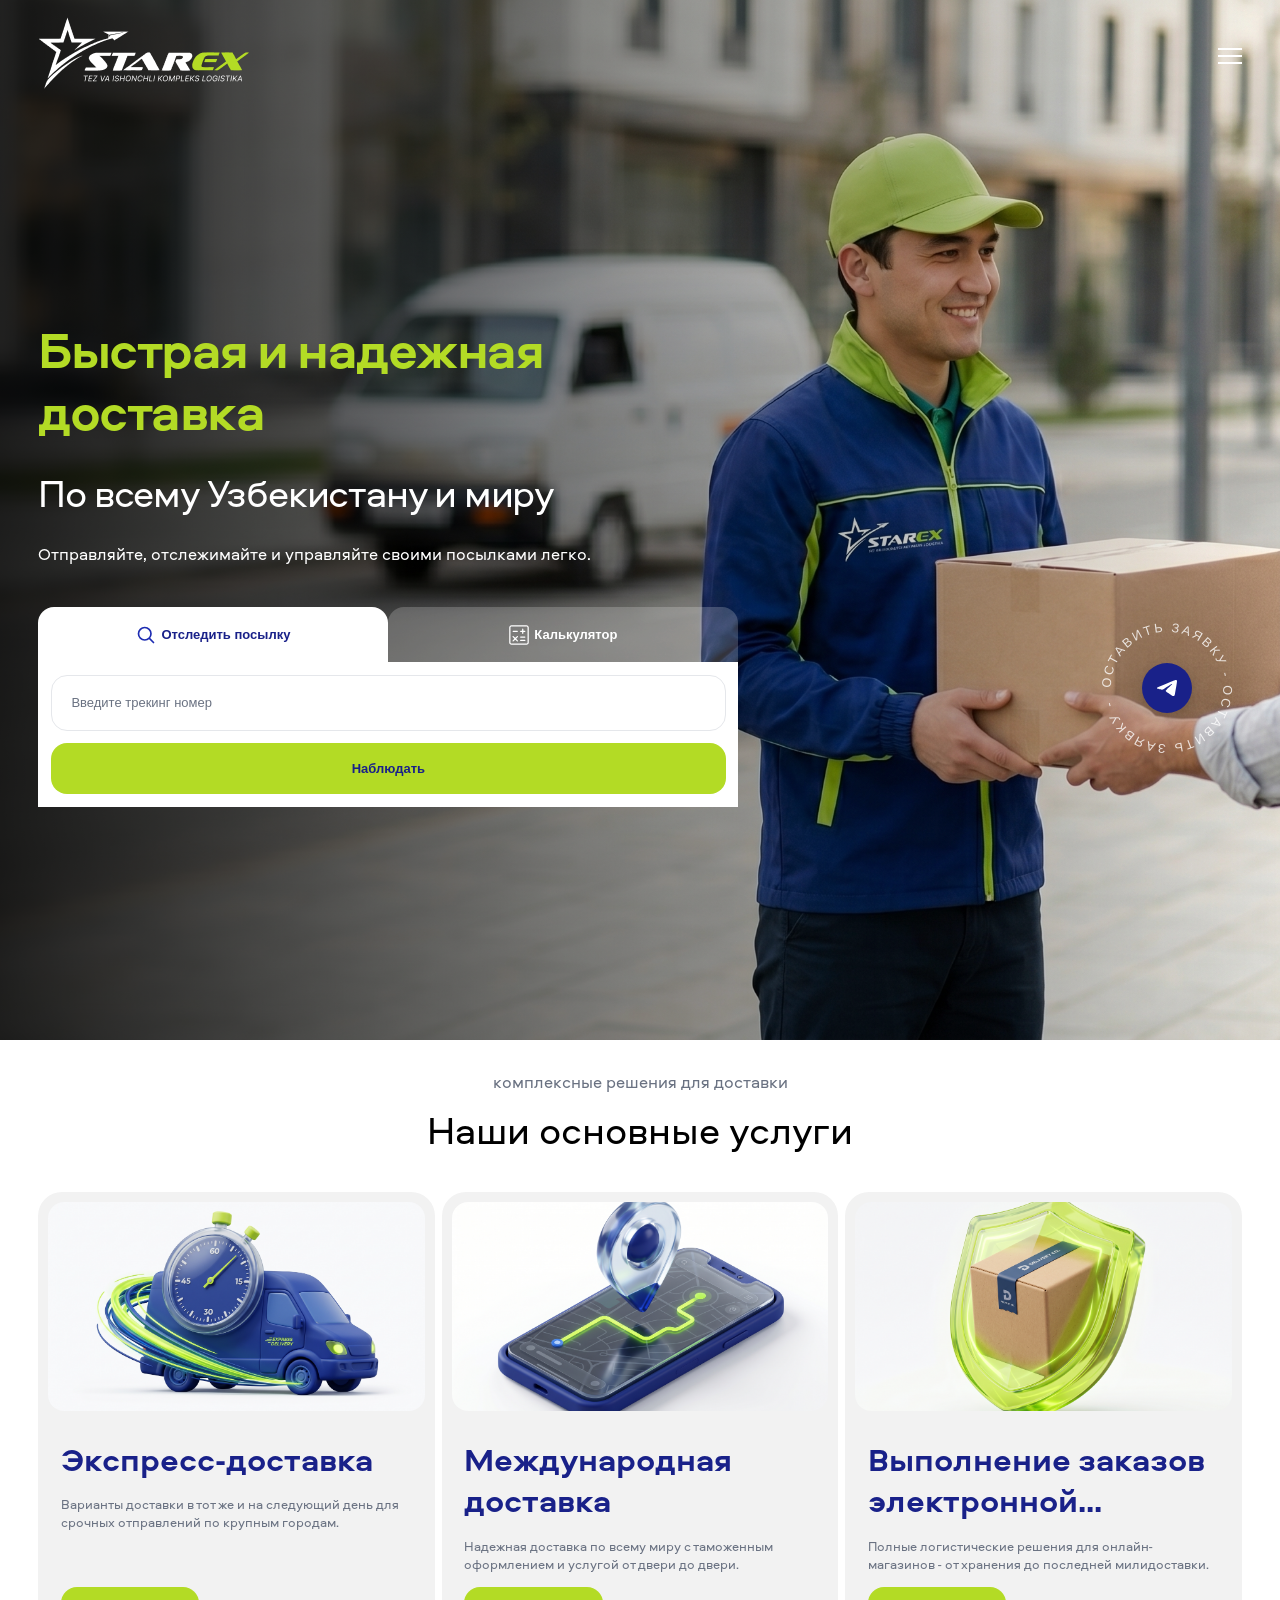
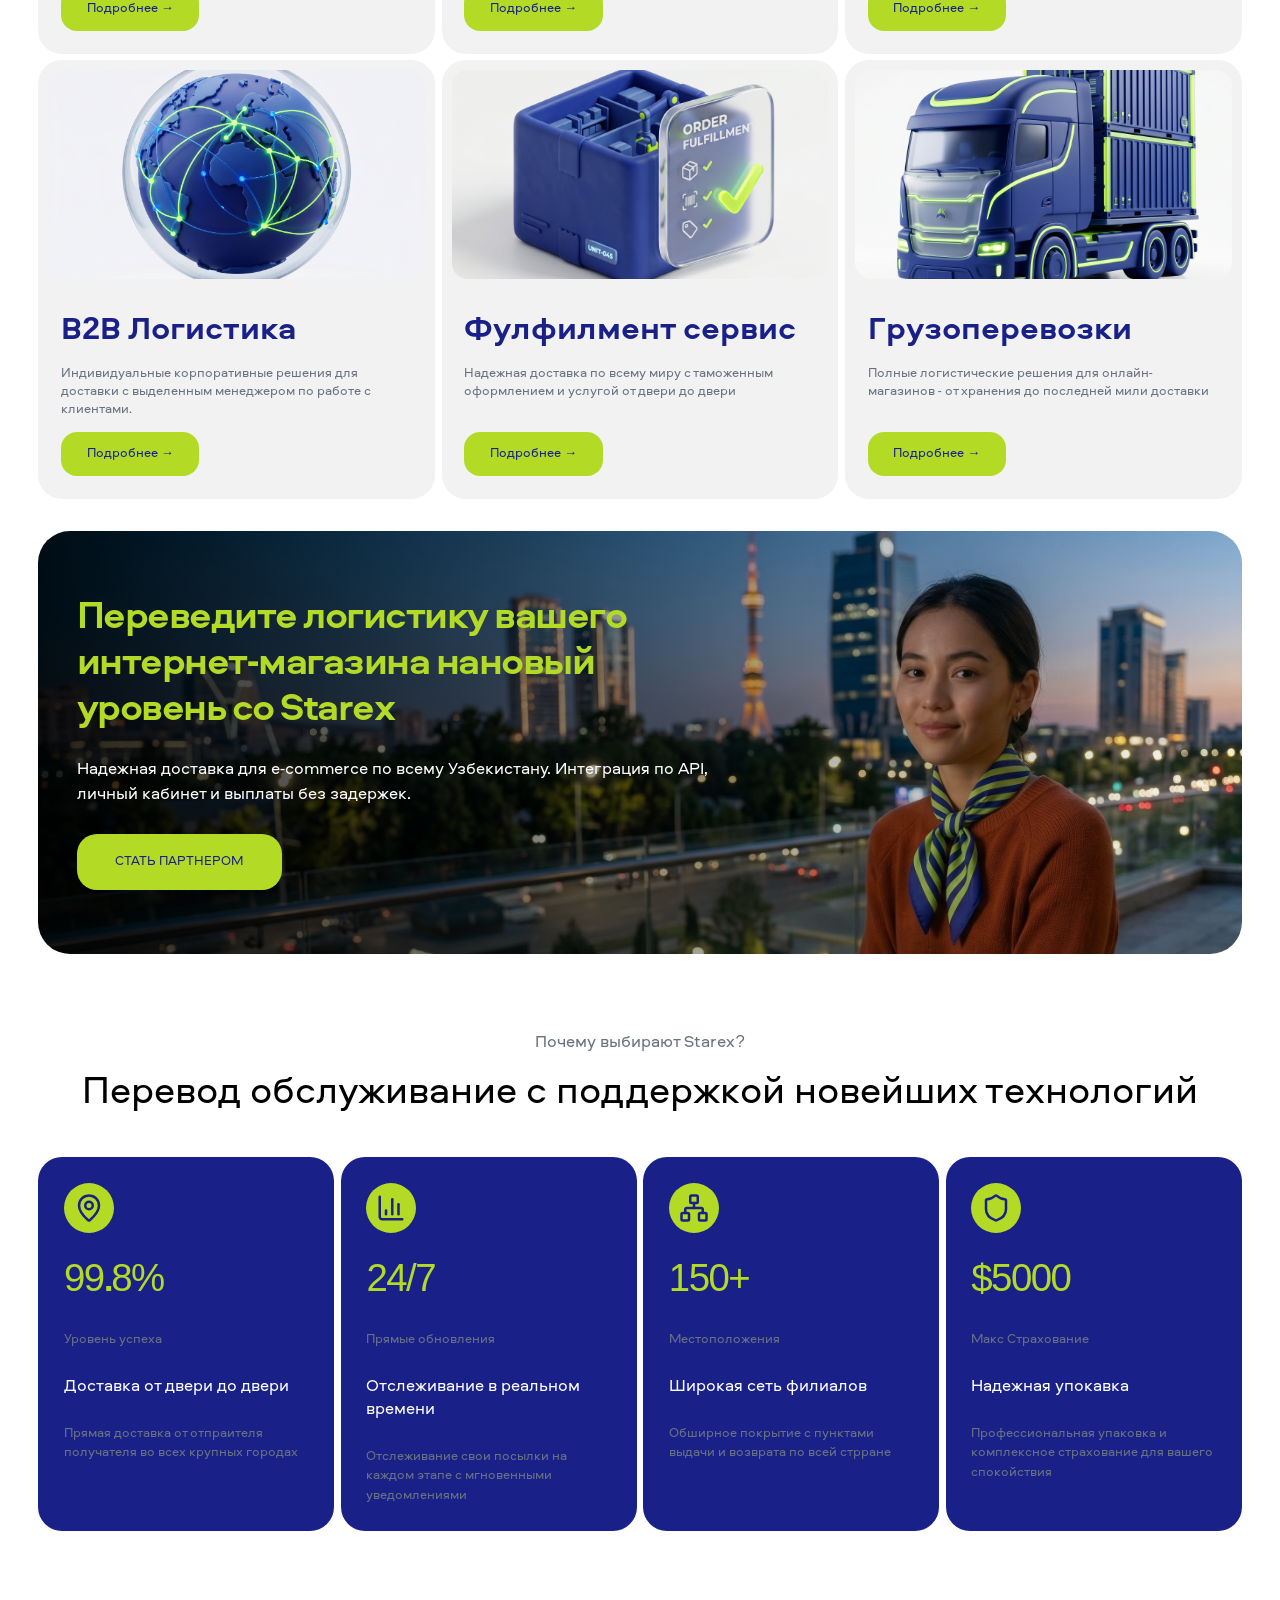
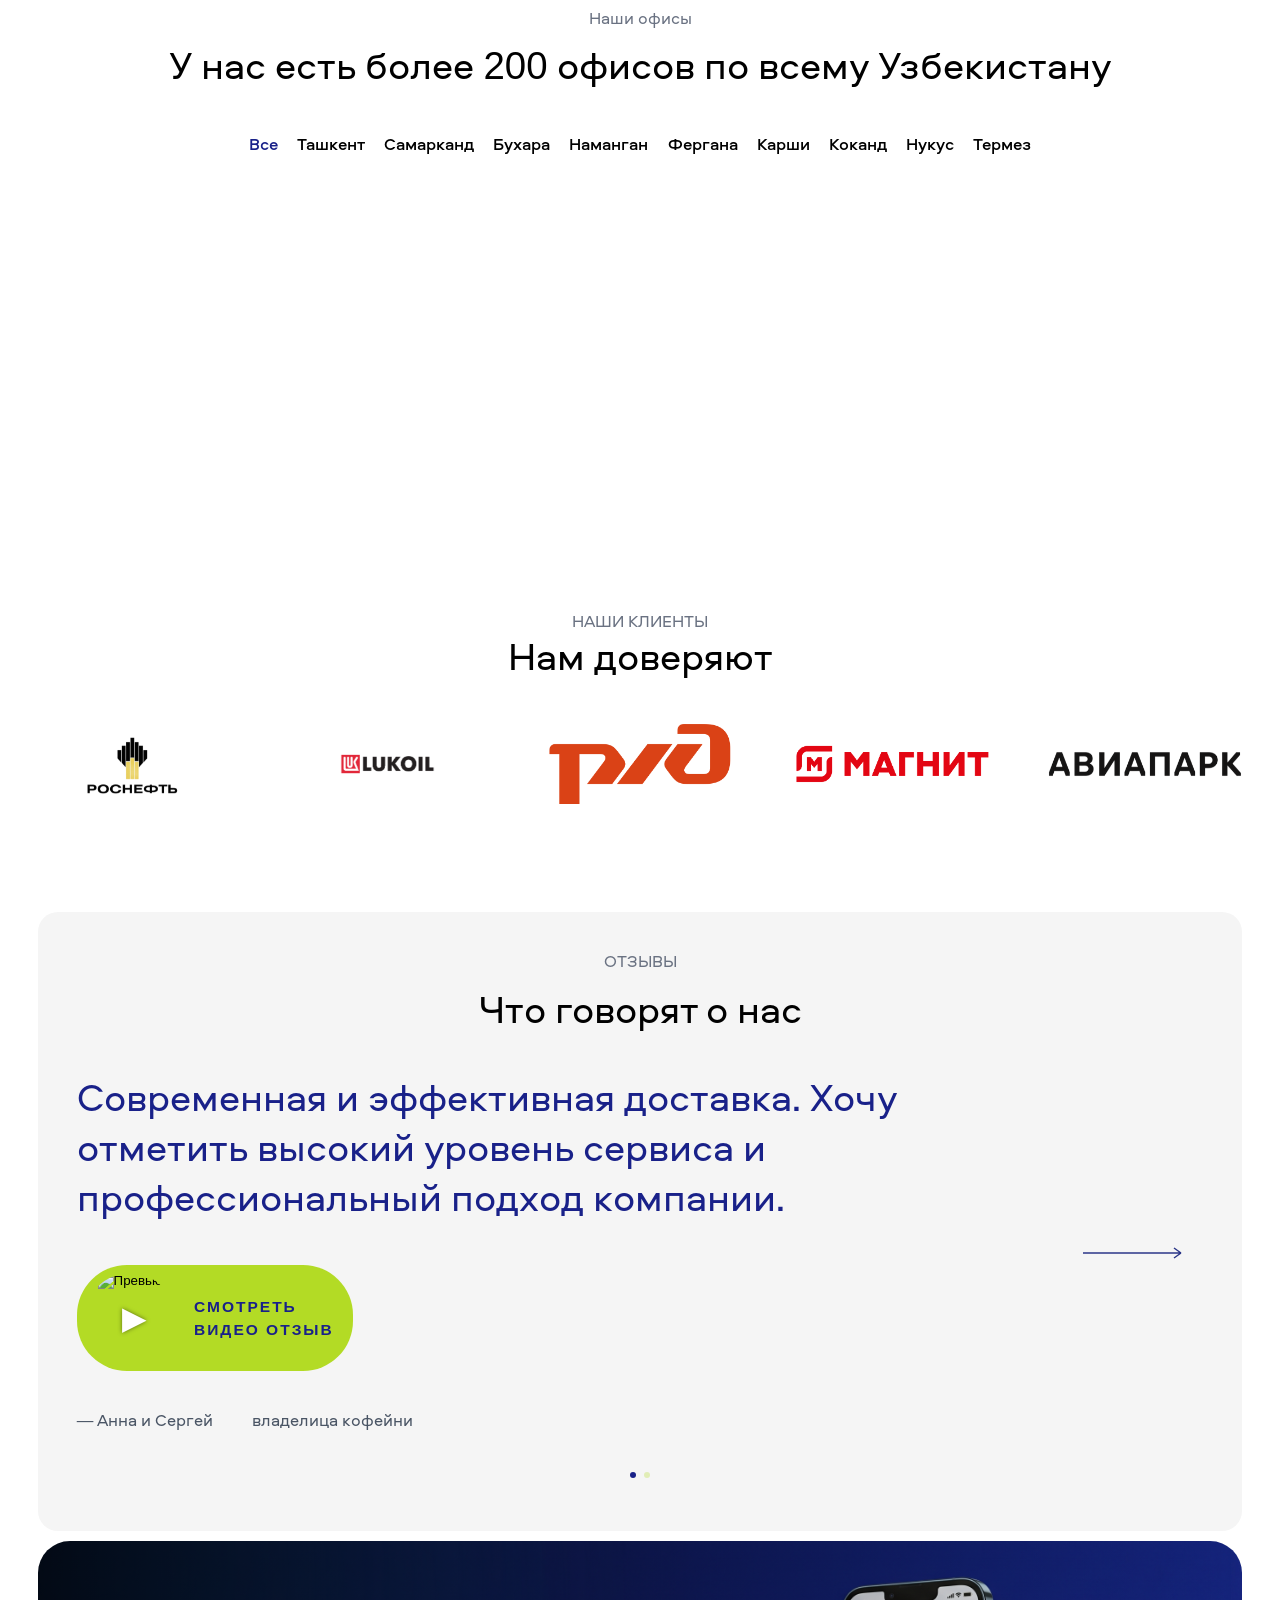
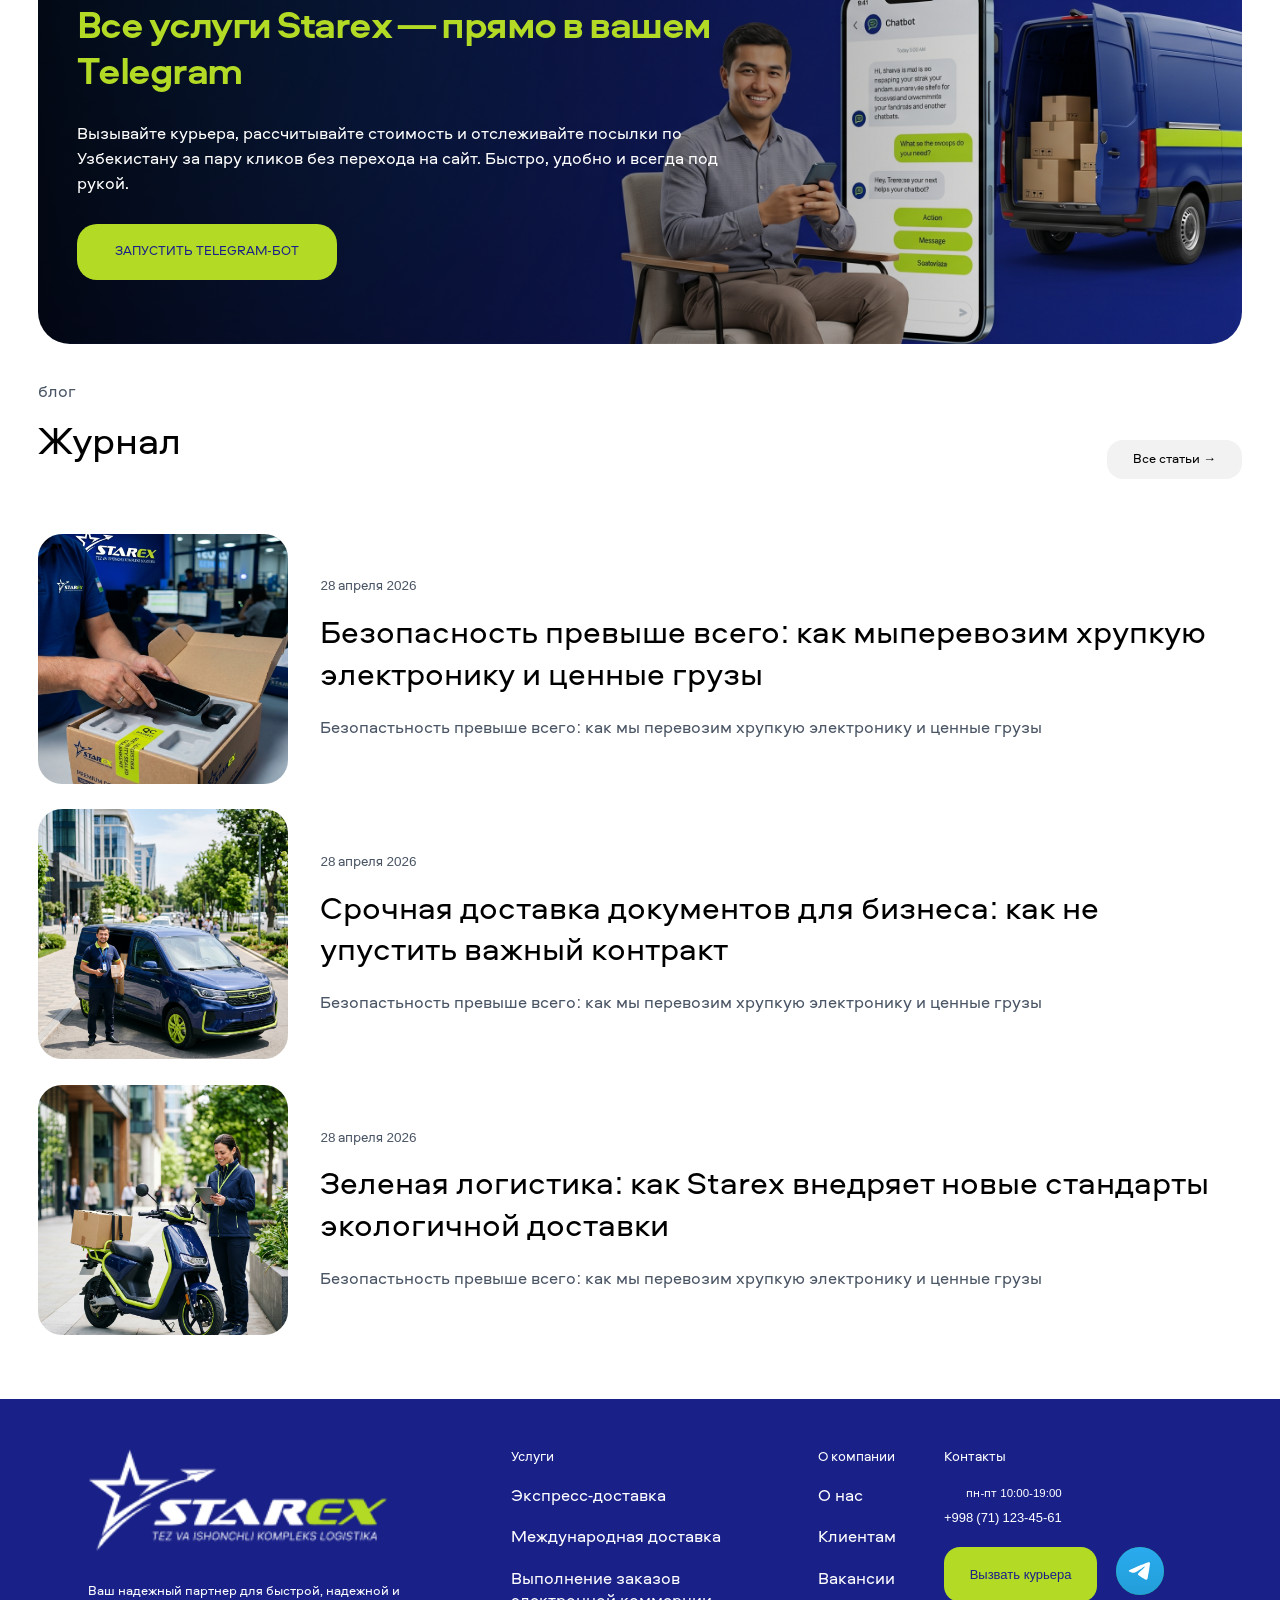
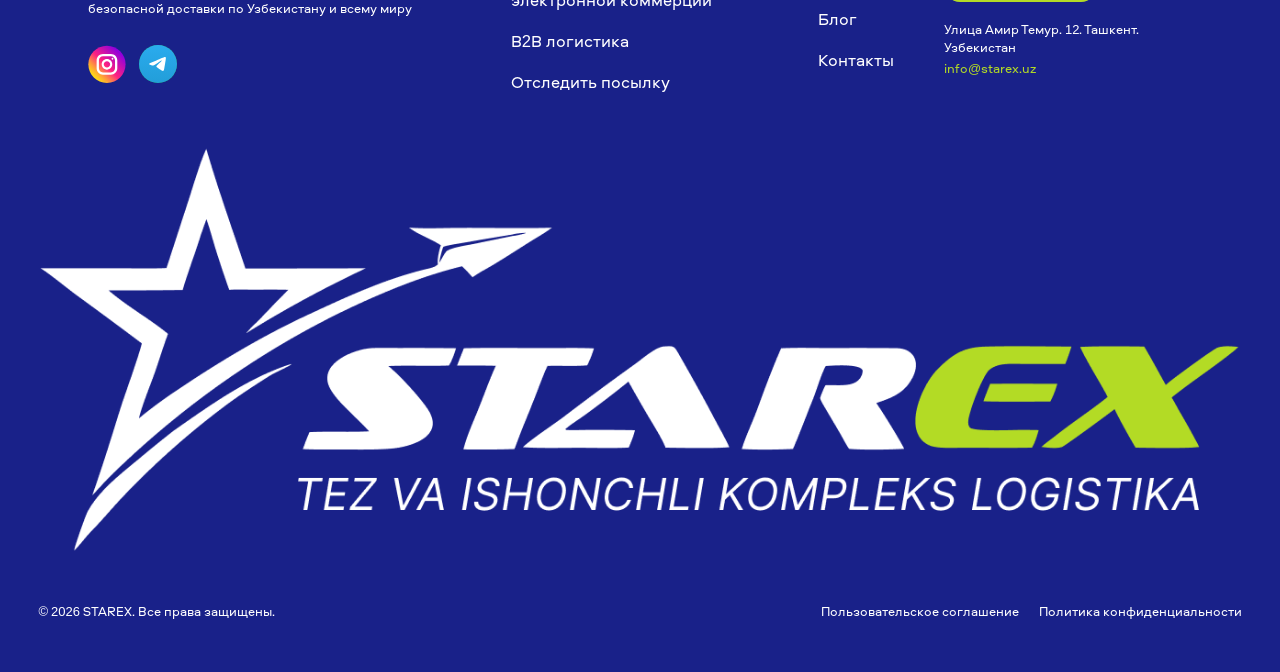
==== commit d3cc22d6: "reload" ====
--- a/index.html
+++ b/index.html
@@ -739,6 +739,18 @@
             </div>
           </div>
         </div>
+
+        <div class="footer-big-logo">
+          <img src="/assets/images/big-logo.png" alt="image" />
+        </div>
+
+        <div class="copyright-wrapper">
+          <p>© 2026 STAREX. Все права защищены.</p>
+          <div class="item">
+            <a href="#">Пользовательское соглашение</a>
+            <a href="#">Политика конфиденциальности</a>
+          </div>
+        </div>
       </div>
     </footer>
 
--- a/assets/css/main.css
+++ b/assets/css/main.css
@@ -1165,4 +1165,34 @@
   font-size: var(--fs-exxs);
   font-weight: 400;
 }
+.footer-big-logo {
+  display: flex;
+  justify-content: center;
+  align-items: center;
+}
+.footer-big-logo img {
+  width: 100%;
+  max-width: 1310px;
+}
+.copyright-wrapper {
+  display: flex;
+  justify-content: space-between;
+  align-items: center;
+  gap: 20px;
+  padding: clamp(25px, 4vw, 50px) 0;
+}
+.copyright-wrapper p {
+  color: var(--white);
+  font-size: var(--fs-exxs);
+  letter-spacing: 0;
+}
+.copyright-wrapper .item {
+  display: flex;
+  gap: 20px;
+}
+.copyright-wrapper .item a {
+  color: var(--white);
+  font-size: var(--fs-exxs);
+  letter-spacing: 0;
+}
 /* FOOTER END */
--- a/assets/css/responsive.css
+++ b/assets/css/responsive.css
@@ -231,6 +231,15 @@
     .phone-wrapper {
     align-items: center;
   }
+  .footer-big-logo {
+    display: none;
+  }
+  .copyright-wrapper {
+    flex-direction: column;
+  }
+  .copyright-wrapper .item {
+    flex-direction: column;
+  }
 }
 
 @media (min-width: 577px) {
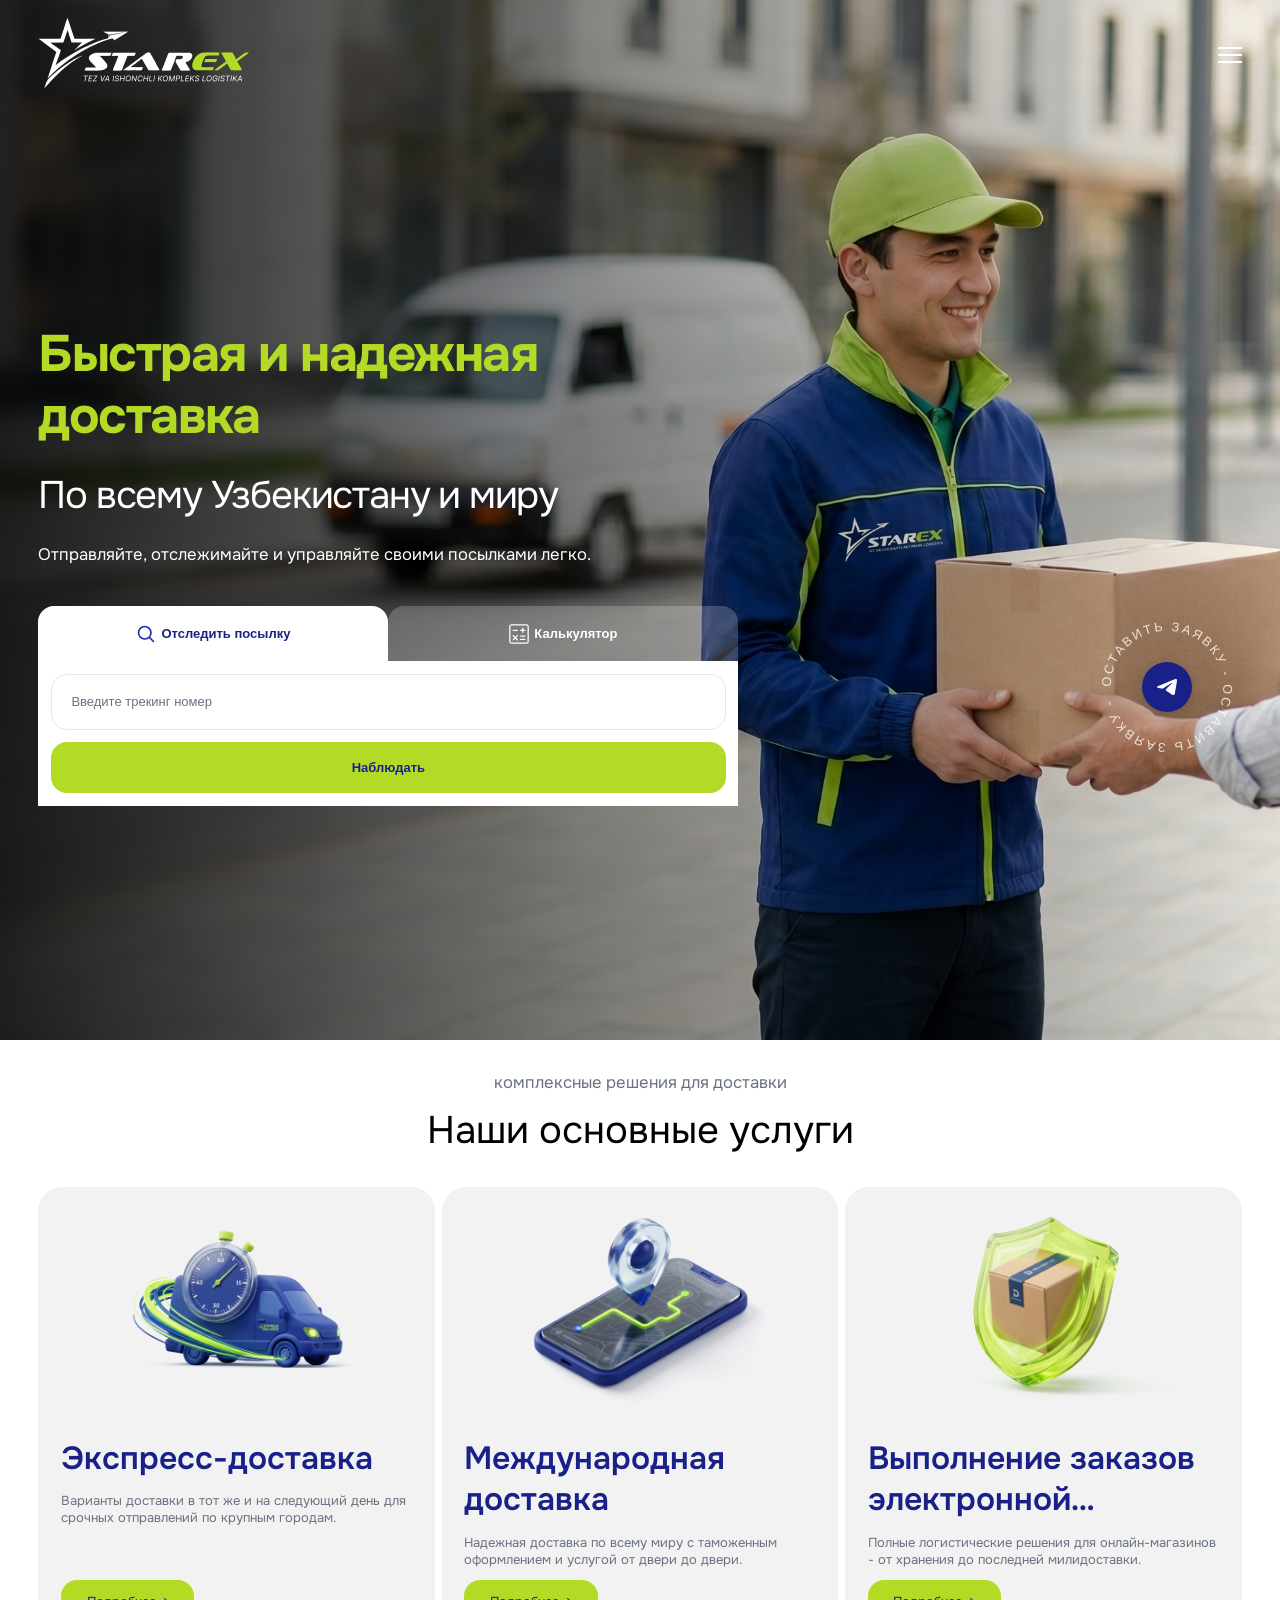
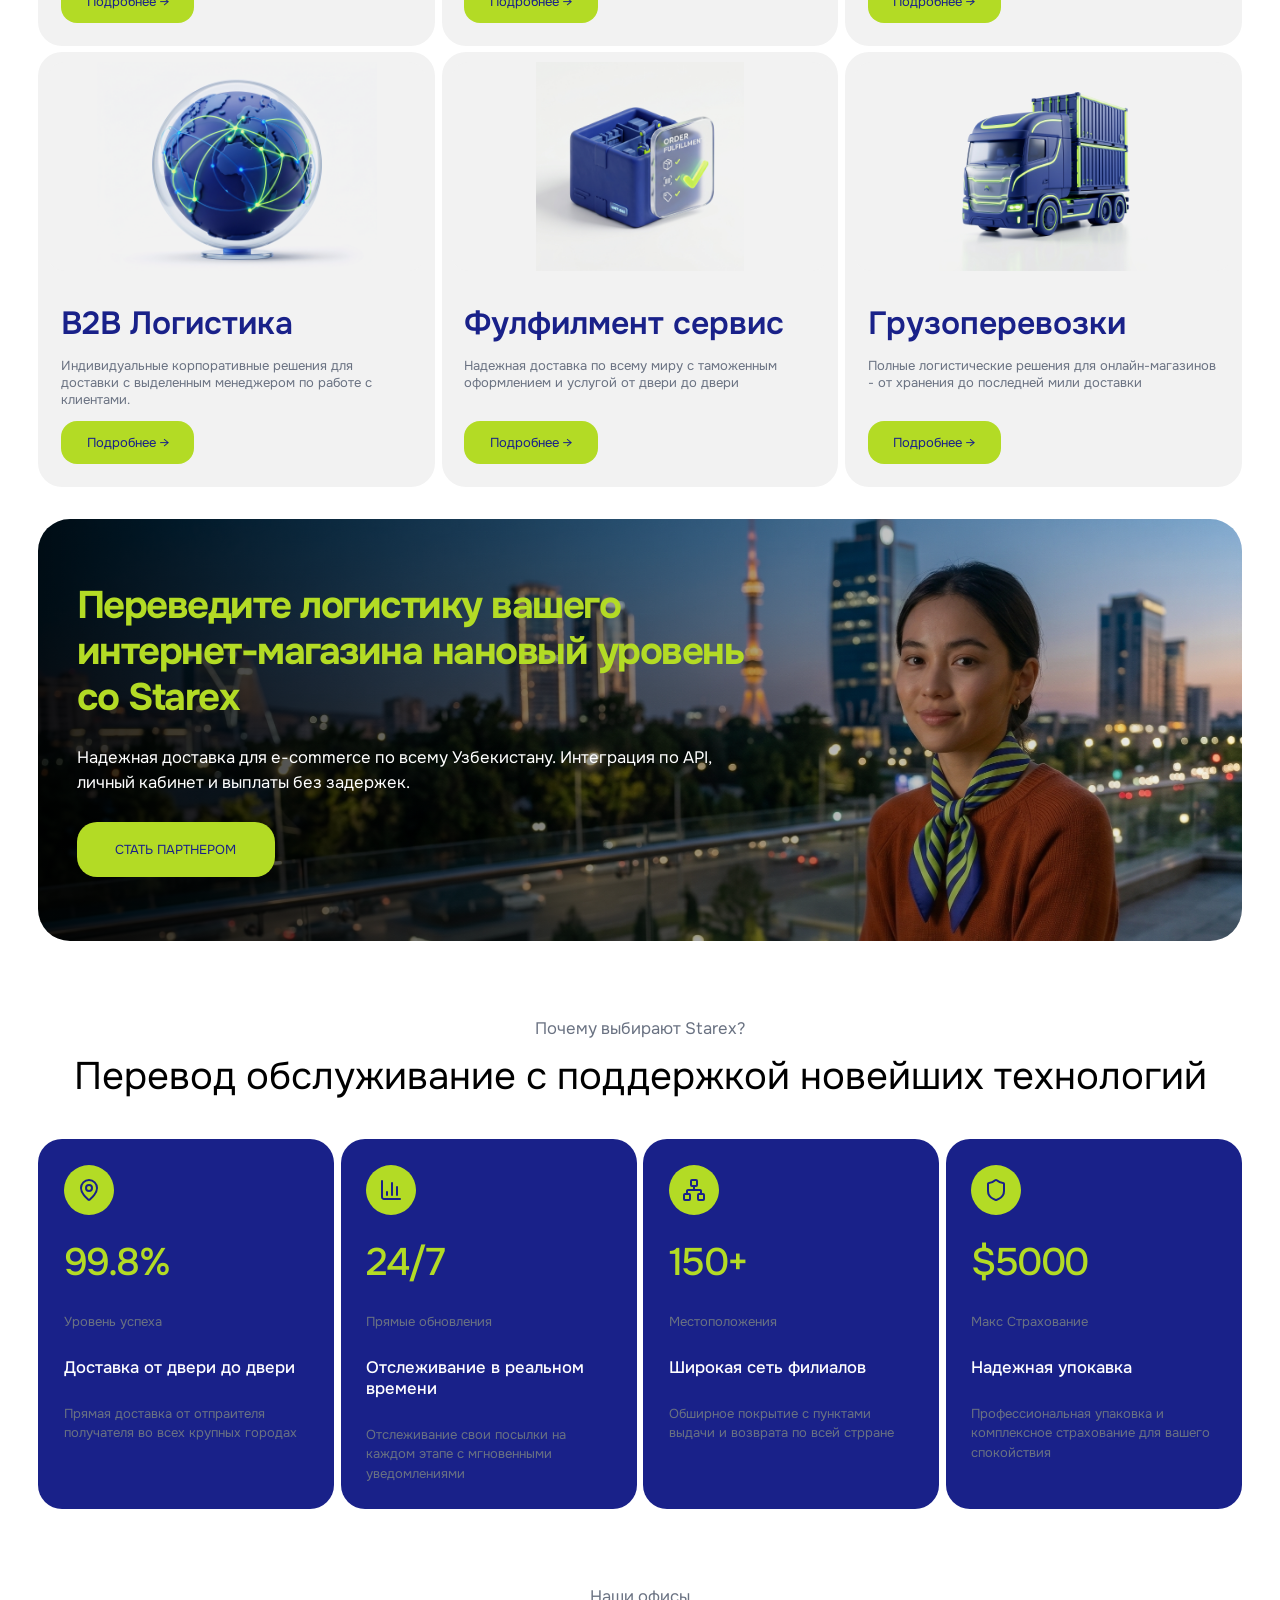
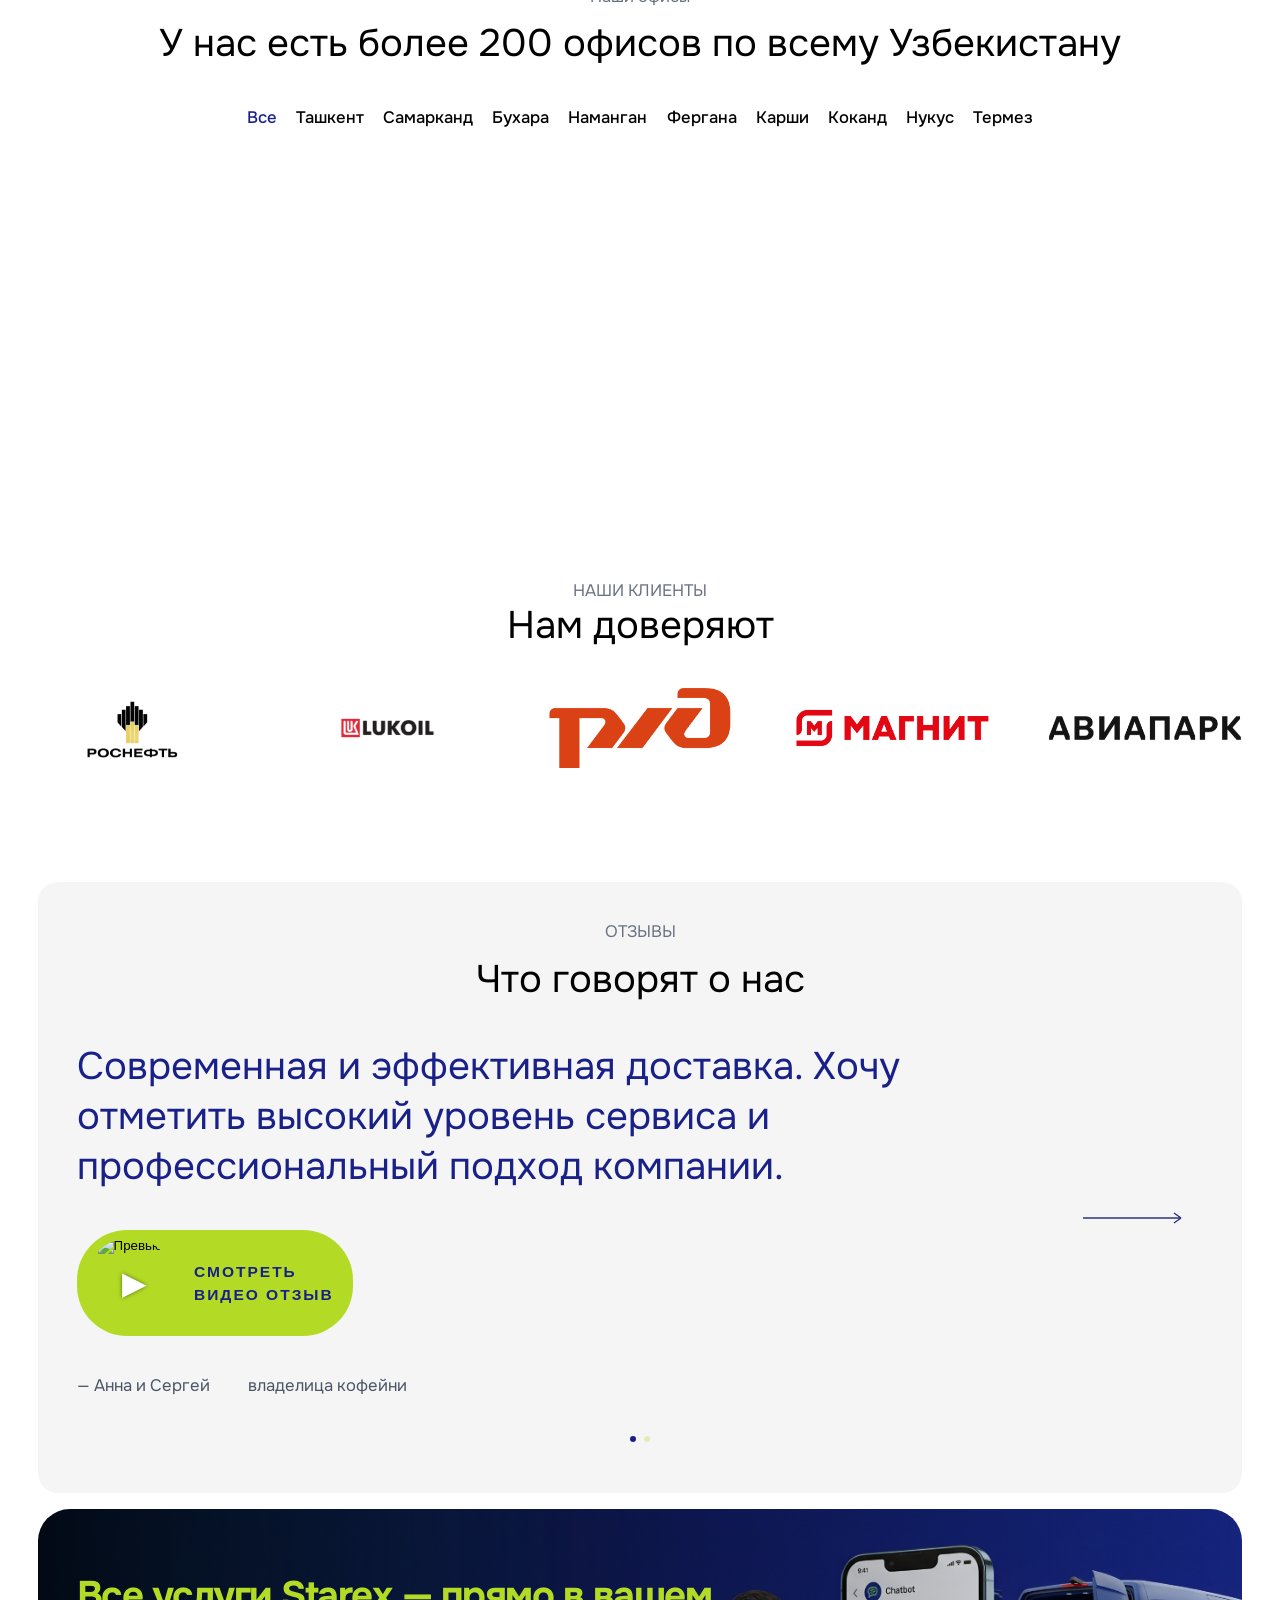
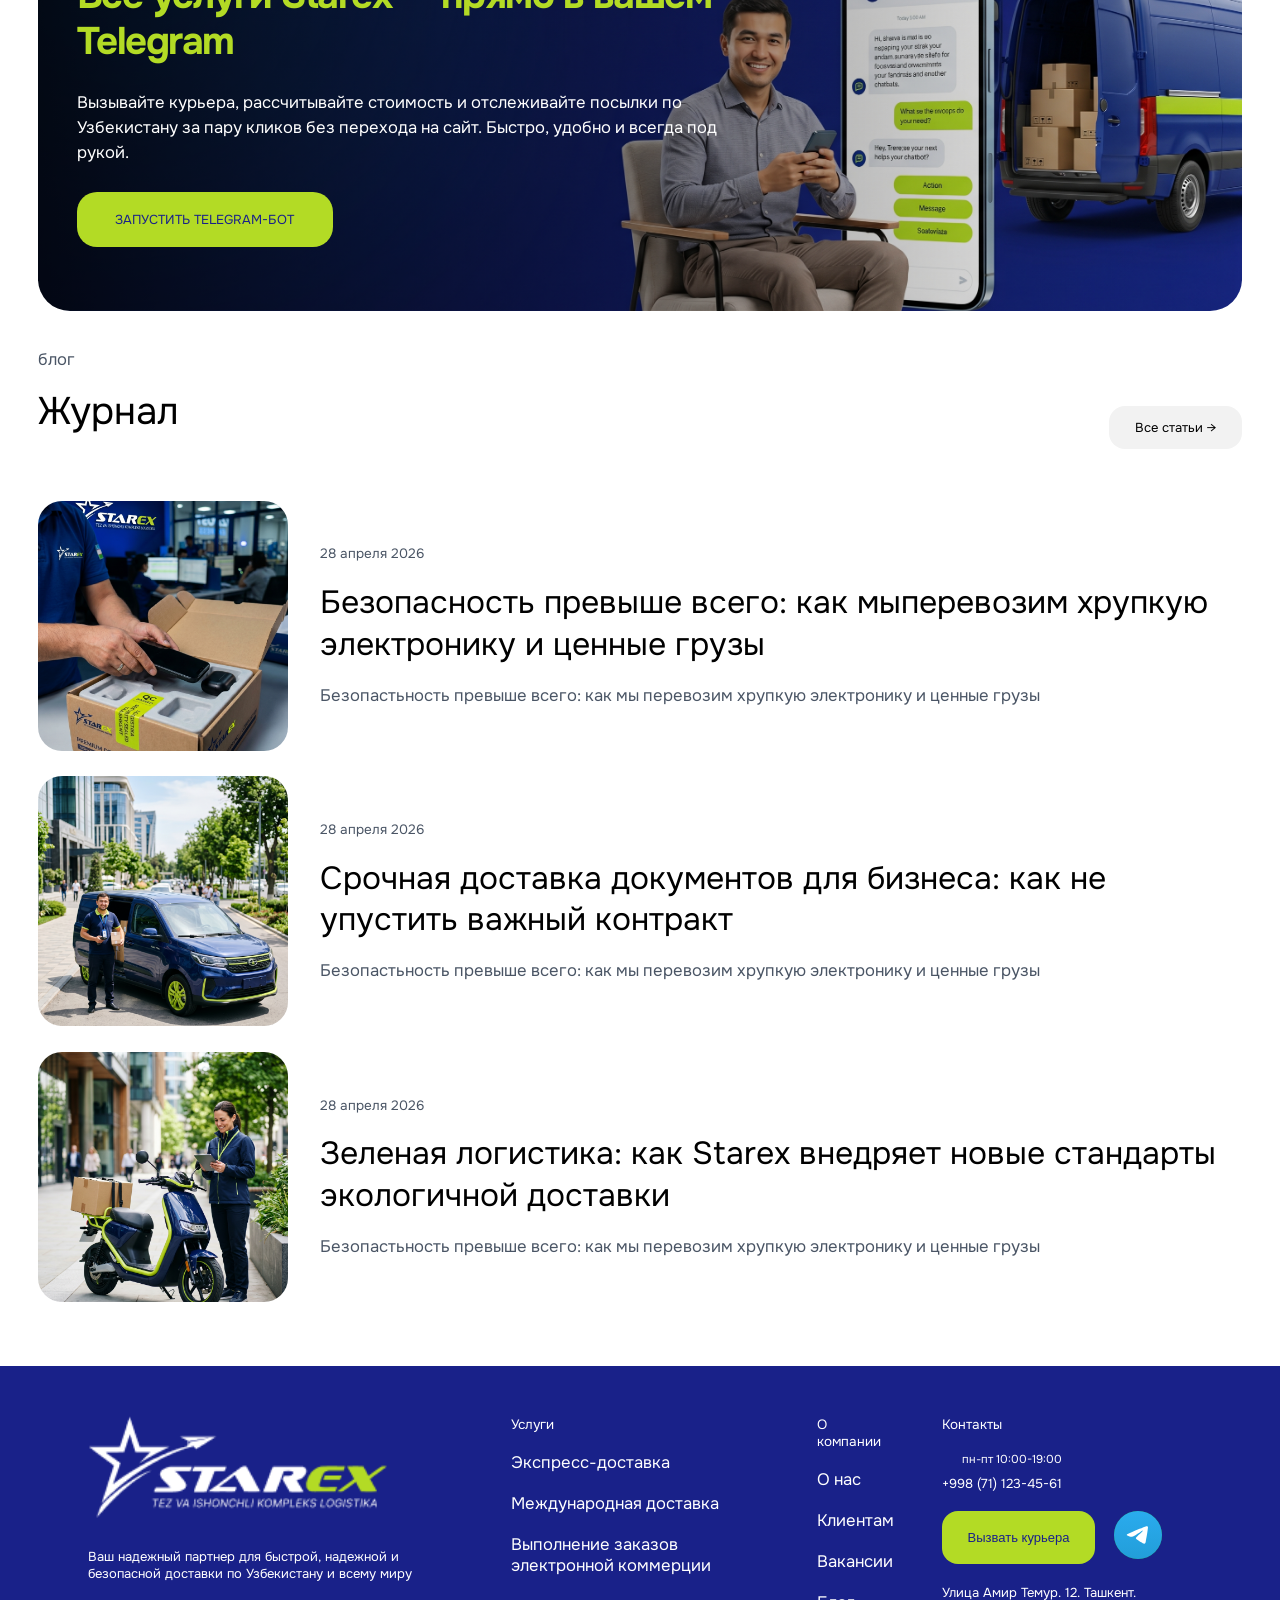
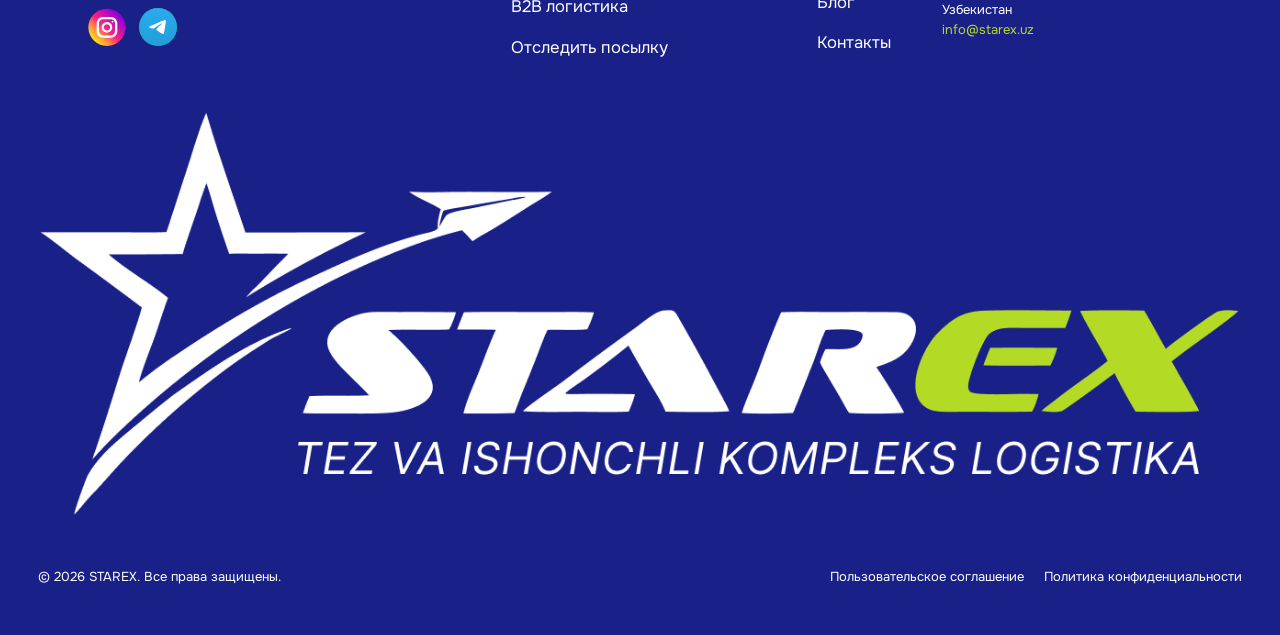
==== commit ab93c359: "home heading reload" ====
--- a/index.html
+++ b/index.html
@@ -164,7 +164,7 @@
           <div class="our-services">
             <div class="our-services-header">
               <p>комплексные решения для доставки</p>
-              <h1>Наши основные услуги</h1>
+              <h2>Наши основные услуги</h2>
             </div>
 
             <div class="our-services-body">
@@ -271,10 +271,10 @@
                 url(&quot;/assets/images/home/banner2.jpg&quot;);
             "
           >
-            <h1>
+            <h2>
               Переведите логистику вашего интернет-магазина нановый уровень со
               Starex
-            </h1>
+            </h2>
             <p>
               Надежная доставка для e-commerce по всему Узбекистану. Интеграция
               по API, личный кабинет и выплаты без задержек.
@@ -297,7 +297,7 @@
                 <div class="icon-wrapper">
                   <img src="/assets/images/home/i1.svg" alt="icon" />
                 </div>
-                <h1>99.8%</h1>
+                <h2>99.8%</h2>
                 <span>Уровень успеха</span>
                 <p>Доставка от двери до двери</p>
                 <span>
@@ -310,7 +310,7 @@
                 <div class="icon-wrapper">
                   <img src="/assets/images/home/i2.svg" alt="icon" />
                 </div>
-                <h1>24/7</h1>
+                <h2>24/7</h2>
                 <span>Прямые обновления</span>
                 <p>Отслеживание в реальном времени</p>
                 <span>
@@ -323,7 +323,7 @@
                 <div class="icon-wrapper">
                   <img src="/assets/images/home/i3.svg" alt="icon" />
                 </div>
-                <h1>150+</h1>
+                <h2>150+</h2>
                 <span>Местоположения</span>
                 <p>Широкая сеть филиалов</p>
                 <span>
@@ -335,7 +335,7 @@
                 <div class="icon-wrapper">
                   <img src="/assets/images/home/i4.svg" alt="icon" />
                 </div>
-                <h1>$5000</h1>
+                <h2>$5000</h2>
                 <span>Макс Страхование </span>
                 <p>Надежная упокавка</p>
                 <span>
@@ -553,7 +553,7 @@
                 url(&quot;/assets/images/home/banner3.jpg&quot;);
             "
           >
-            <h1>Все услуги Starex — прямо в вашем Telegram</h1>
+            <h2>Все услуги Starex — прямо в вашем Telegram</h2>
             <p>
               Вызывайте курьера, рассчитывайте стоимость и отслеживайте посылки
               по Узбекистану за пару кликов без перехода на сайт. Быстро, удобно
--- a/assets/css/main.css
+++ b/assets/css/main.css
@@ -1,3 +1,4 @@
+/* FONT AEROPORT */
 @font-face {
   font-family: "Aeroport";
   src: url("../fonts/Aeroport-regular-trial.otf") format("opentype");
@@ -26,6 +27,49 @@
   font-family: "Aeroport";
   src: url("../fonts/Aeroport-light-trial.otf") format("opentype");
   font-weight: 300;
+  font-style: normal;
+  font-display: swap;
+}
+/* FONT ONEST */
+@font-face {
+  font-family: "Onest";
+  src: url("../fonts/Onest-Regular.ttf") format("truetype");
+  font-weight: 400;
+  font-style: normal;
+  font-display: swap;
+}
+@font-face {
+  font-family: "Onest";
+  src: url("../fonts/Onest-Medium.ttf") format("truetype");
+  font-weight: 500;
+  font-style: normal;
+  font-display: swap;
+}
+@font-face {
+  font-family: "Onest";
+  src: url("../fonts/Onest-SemiBold.ttf") format("truetype");
+  font-weight: 600;
+  font-style: normal;
+  font-display: swap;
+}
+@font-face {
+  font-family: "Onest";
+  src: url("../fonts/Onest-Bold.ttf") format("truetype");
+  font-weight: 700;
+  font-style: normal;
+  font-display: swap;
+}
+@font-face {
+  font-family: "Onest";
+  src: url("../fonts/Onest-ExtraBold.ttf") format("truetype");
+  font-weight: 800;
+  font-style: normal;
+  font-display: swap;
+}
+@font-face {
+  font-family: "Onest";
+  src: url("../fonts/Onest-Black.ttf") format("truetype");
+  font-weight: 900;
   font-style: normal;
   font-display: swap;
 }
@@ -55,6 +99,10 @@
   --br-lg: 24px;
   --br-xl: 32px;
   --br-xxl: 100px;
+
+  /* font family */
+  --font-primary: "Aeroport", sans-serif;
+  --font-secondary: "Onest", sans-serif;
 }
 
 /* RESET */
@@ -94,7 +142,7 @@
 }
 
 body {
-  font-family: "Aeroport", sans-serif;
+  font-family: var(--font-secondary);
 }
 
 .container {
@@ -140,8 +188,11 @@
 .burger-btn span {
   width: 24px;
   height: 2px;
-  background: #fff;
+  background: var(--white);
   transition: 0.3s;
+}
+.another-page-hero .burger-btn span {
+  background: var(--black);
 }
 .mobile-close-wrapper {
   position: absolute;
@@ -182,13 +233,21 @@
 }
 .header-wrapper .navbar-menu ul li a {
   color: var(--white);
+  font-family: var(--font-primary);
   font-size: var(--fs-xs);
   padding-bottom: 5px;
 }
 .header-wrapper .navbar-menu ul li a.active {
   border-bottom: 1px solid var(--white);
 }
-
+.another-page-hero .header-wrapper .navbar-menu ul li a {
+  color: var(--black);
+  font-size: var(--fs-xs);
+  padding-bottom: 5px;
+}
+.another-page-hero .header-wrapper .navbar-menu ul li a.active {
+  border-bottom: 1px solid var(--black);
+}
 .header-wrapper .navbar-right-wrapper {
   display: flex;
   align-items: center;
@@ -204,9 +263,23 @@
   font-size: var(--fs-exsm);
   color: var(--white);
 }
+.another-page-hero
+  .header-wrapper
+  .navbar-right-wrapper
+  .navbar-phone-wrapper
+  span {
+  color: var(--black);
+}
 .header-wrapper .navbar-right-wrapper .navbar-phone-wrapper a {
   color: var(--white);
   font-size: var(--fs-xs);
+}
+.another-page-hero
+  .header-wrapper
+  .navbar-right-wrapper
+  .navbar-phone-wrapper
+  a {
+  color: var(--black);
 }
 .header-wrapper .navbar-right-wrapper .navbar-right-btn-wrapper {
   display: flex;
@@ -222,6 +295,7 @@
   border-radius: var(--br-md);
   font-weight: 600;
   border: none;
+  transition: all 0.3s ease-out;
 }
 .header-wrapper .navbar-right-wrapper .navbar-right-btn-wrapper button img {
   width: 15px;
@@ -237,11 +311,31 @@
 .header-wrapper
   .navbar-right-wrapper
   .navbar-right-btn-wrapper
+  button:first-child:hover {
+  background-color: var(--blue);
+  color: var(--green);
+}
+.header-wrapper
+  .navbar-right-wrapper
+  .navbar-right-btn-wrapper
   button:nth-child(2) {
   background-color: var(--blue);
   color: var(--white);
 }
-
+.header-wrapper
+  .navbar-right-wrapper
+  .navbar-right-btn-wrapper
+  button:nth-child(2):hover {
+  background-color: var(--green);
+  color: var(--black);
+}
+.header-wrapper
+  .navbar-right-wrapper
+  .navbar-right-btn-wrapper
+  button:nth-child(2):hover
+  img {
+  filter: brightness(1) invert(1);
+}
 /* calc tab */
 .hero-wrapper {
   display: flex;
@@ -440,7 +534,7 @@
   color: var(--black-grey);
   font-weight: 400;
 }
-.our-services .our-services-header h1 {
+.our-services .our-services-header h2 {
   font-size: var(--fs-lg);
   color: var(--black);
   font-weight: 400;
@@ -474,14 +568,17 @@
   width: 100%;
   aspect-ratio: 581 / 322;
   overflow: hidden;
+  background-color: #f2f2f2;
+  border-radius: var(--br-md);
 }
 .our-services .our-services-body .item .item-image img {
   width: 100%;
   height: 100%;
-  object-fit: cover;
+  object-fit: contain;
   object-position: center;
   display: block;
   border-radius: var(--br-md);
+  mix-blend-mode: darken;
 }
 
 .our-services .our-services-body .item .item-content {
@@ -547,7 +644,7 @@
   padding: clamp(25px, 5vw, 90px) clamp(15px, 3vw, 50px);
   margin-bottom: clamp(25px, 3vw, 50px);
 }
-.banner-wrapper h1 {
+.banner-wrapper h2 {
   color: var(--green);
   font-size: var(--fs-lg);
   line-height: 120%;
@@ -623,8 +720,15 @@
   width: 50px;
   height: 50px;
   padding: 10px;
-}
-.extra-section .content-container .item h1 {
+  display: flex;
+  justify-content: center;
+  align-items: center;
+}
+.extra-section .content-container .item .icon-wrapper img {
+  width: 24px;
+  height: 24px;
+}
+.extra-section .content-container .item h2 {
   color: var(--green);
   font-size: var(--fs-lg);
   font-weight: 500;
@@ -634,11 +738,13 @@
 .extra-section .content-container .item span {
   font-size: var(--fs-exxs);
   color: var(--black-grey);
+  font-weight: 400;
   line-height: 150%;
   letter-spacing: 0;
 }
 .extra-section .content-container .item p {
   color: var(--white);
+  font-weight: 500;
   font-size: var(--fs-xs);
 }
 /* EXTRA SECTION END */
@@ -752,7 +858,7 @@
 /* VIDEO START */
 .reviews-section {
   padding: clamp(25px, 3vw, 50px) 0;
-  margin: 10px auto;
+  margin: 16px auto;
   background-color: #f5f5f5;
   border-radius: 20px;
 }
@@ -1025,7 +1131,1627 @@
   letter-spacing: 0;
 }
 /* BLOG END */
-
+/* ============================================================= */
+/* VACANCY START */
+.vac-wrapper {
+  display: flex;
+  flex-direction: column;
+  gap: clamp(25px, 4vw, 50px);
+  margin: clamp(25px, 4vw, 50px) 0;
+}
+.vac-wrapper .vac-header-wrapper {
+  display: flex;
+  flex-direction: column;
+  gap: clamp(8px, 1vw, 16px);
+}
+.vac-wrapper .vac-header-wrapper p {
+  font-weight: 400;
+  font-size: var(--fs-xs);
+  color: var(--text-grey);
+  line-height: 130%;
+  letter-spacing: 0;
+}
+.vac-wrapper .vac-header-wrapper h1 {
+  font-weight: 500;
+  font-size: var(--fs-xl);
+  color: var(--black);
+  line-height: 120%;
+  letter-spacing: -1.5px;
+}
+.vac-wrapper .vac-content-wrapper {
+  display: grid;
+  grid-template-columns: 1fr 1.5fr;
+  gap: clamp(25px, 4vw, 50px);
+}
+.vac-wrapper .vac-content-wrapper:nth-child(2) {
+  border-bottom: 2px solid #f2f2f2;
+  padding-bottom: clamp(25px, 4vw, 50px);
+}
+.vac-wrapper .vac-content-wrapper .vac-content-left {
+  display: flex;
+  flex-direction: column;
+  gap: clamp(12px, 1.5vw, 24px);
+}
+.vac-wrapper .vac-content-wrapper .vac-content-left span {
+  font-weight: 400;
+  font-size: var(--fs-lg);
+  color: var(--black);
+  line-height: 130%;
+  letter-spacing: 0;
+}
+.vac-wrapper .vac-content-wrapper .vac-content-left p {
+  font-weight: 400;
+  font-size: var(--fs-xs);
+  color: var(--text-grey);
+  line-height: 130%;
+  letter-spacing: 0;
+}
+.vac-wrapper .vac-content-wrapper .vac-content-right {
+  display: flex;
+  flex-direction: column;
+  gap: clamp(8px, 1vw, 16px);
+}
+.vac-wrapper .vac-content-wrapper .vac-content-right .vac-content-item {
+  display: flex;
+  flex-direction: column;
+  align-items: start;
+  gap: 16px;
+  padding: clamp(16px, 2vw, 32px);
+  border-radius: var(--br-xl);
+  background-color: #f2f2f2;
+}
+.vac-wrapper .vac-content-wrapper .vac-content-right .vac-content-item span {
+  font-weight: 500;
+  font-size: var(--fs-md);
+  color: var(--black);
+  line-height: 130%;
+  letter-spacing: 0;
+}
+.vac-wrapper .vac-content-wrapper .vac-content-right .vac-content-item p {
+  font-weight: 400;
+  font-size: var(--fs-xs);
+  color: var(--text-grey);
+  line-height: 130%;
+  letter-spacing: 0;
+}
+.vac-wrapper
+  .vac-content-wrapper
+  .vac-content-right
+  .vac-content-item
+  .vac-schadule {
+  display: flex;
+  align-items: center;
+  gap: clamp(16px, 2vw, 32px);
+}
+.vac-wrapper
+  .vac-content-wrapper
+  .vac-content-right
+  .vac-content-item
+  .vac-schadule
+  .item {
+  display: flex;
+  align-items: center;
+  gap: 8px;
+}
+.vac-wrapper
+  .vac-content-wrapper
+  .vac-content-right
+  .vac-content-item
+  .vac-schadule
+  .item
+  img {
+  width: 16px;
+  height: 16px;
+}
+.vac-wrapper
+  .vac-content-wrapper
+  .vac-content-right
+  .vac-content-item
+  .vac-schadule
+  .item
+  span {
+  font-weight: 400;
+  font-size: var(--fs-exxs);
+  color: var(--text-grey);
+  line-height: 130%;
+  letter-spacing: 0;
+}
+.vac-wrapper .vac-content-wrapper .vac-content-right .vac-content-item a {
+  font-weight: 600;
+  font-size: calc(var(--fs-exsm) + 2px);
+  color: var(--blue);
+  padding: clamp(10px, 1.5vw, 20px) clamp(20px, 3vw, 40px);
+  background-color: var(--green);
+  border-radius: calc(var(--br-md) + 4px);
+  text-transform: uppercase;
+  transition: all 0.3s ease-out;
+}
+.vac-wrapper .vac-content-wrapper .vac-content-right .vac-content-item a:hover {
+  background-color: var(--blue);
+  color: var(--green);
+}
+/* VACANCY END */
+/* ============================================================= */
+/* CLIENTS START */
+.clients-banner {
+  background-size: cover !important;
+  background-repeat: no-repeat !important;
+  background-position: 25% 45% !important;
+  position: relative;
+  min-height: 450px;
+  margin: 8px 0;
+  border-radius: var(--br-xl);
+  display: flex;
+  flex-direction: column;
+  justify-content: center;
+  align-items: start;
+}
+.clients-banner h1 {
+  font-weight: 500;
+  color: var(--green);
+  font-size: var(--fs-xl);
+  line-height: 120%;
+  letter-spacing: -1.5px;
+  padding-left: clamp(20px, 4vw, 50px);
+}
+.clients-banner p {
+  width: 100%;
+  max-width: 672px;
+  color: var(--white);
+  font-size: var(--fs-xs);
+  margin: clamp(16px, 2vw, 32px) 0;
+  padding: 0 clamp(20px, 4vw, 50px);
+}
+.clients-banner .banner-btn-wrapper {
+  display: flex;
+  align-items: center;
+  gap: 16px;
+  margin-left: clamp(20px, 4vw, 50px);
+}
+.clients-banner .banner-btn-wrapper a:first-child {
+  color: var(--blue);
+  background-color: var(--green);
+  font-weight: 600;
+  padding: clamp(10px, 1.5vw, 20px) clamp(20px, 3vw, 40px);
+  border-radius: var(--br-md);
+  font-size: calc(var(--fs-exsm) + 2px);
+  transition: all 0.3s ease-out;
+  text-transform: uppercase;
+}
+.clients-banner .banner-btn-wrapper a:first-child:hover {
+  background-color: var(--blue);
+  color: var(--green);
+}
+.clients-banner .banner-btn-wrapper a:last-child {
+  color: var(--blue);
+  background-color: var(--white);
+  font-weight: 600;
+  padding: clamp(10px, 1.5vw, 20px) clamp(20px, 3vw, 40px);
+  border-radius: var(--br-md);
+  font-size: calc(var(--fs-exsm) + 2px);
+  transition: all 0.3s ease-out;
+  text-transform: uppercase;
+}
+.clients-banner .banner-btn-wrapper a:last-child:hover {
+  background-color: var(--blue);
+  color: var(--green);
+}
+.tarif-wrapper {
+  display: flex;
+  flex-direction: column;
+  align-items: center;
+  padding: 50px 0 clamp(50px, 8vw, 100px);
+  gap: clamp(32px, 4vw, 50px);
+}
+.tarif-wrapper .tarif-header-wrapper {
+  display: flex;
+  flex-direction: column;
+  align-items: center;
+  gap: 16px;
+}
+.tarif-wrapper .tarif-header-wrapper span {
+  font-weight: 400;
+  font-size: var(--fs-xs);
+  color: var(--text-grey);
+  line-height: 130%;
+  letter-spacing: 0;
+}
+.tarif-wrapper .tarif-header-wrapper h2 {
+  font-weight: 400;
+  font-size: var(--fs-lg);
+  color: var(--black);
+  line-height: 130%;
+  letter-spacing: 0;
+}
+.tarif-wrapper .tarif-info-wrapper {
+  display: flex;
+  align-items: center;
+  justify-content: center;
+  gap: 10px;
+  background-color: #f2f2f2;
+  border-radius: var(--br-md);
+  padding: 16px;
+  width: 100%;
+}
+.tarif-wrapper .tarif-info-wrapper .icon-wrapper {
+  display: flex;
+  border-radius: 50%;
+  padding: 4px;
+  background-color: var(--green);
+}
+.tarif-wrapper .tarif-info-wrapper .icon-wrapper img {
+  width: 24px;
+  height: 24px;
+}
+.tarif-wrapper .tarif-info-wrapper p {
+  font-weight: 400;
+  font-size: var(--fs-xs);
+  color: var(--text-grey);
+  line-height: 130%;
+  letter-spacing: 0;
+}
+.tarif-wrapper .tarif-item-wrapper {
+  display: grid;
+  grid-template-columns: repeat(3, 1fr);
+  gap: clamp(4px, 0.5vw, 8px);
+}
+.tarif-wrapper .tarif-item-wrapper .item {
+  display: flex;
+  flex-direction: column;
+  gap: clamp(12px, 1.5vw, 24px);
+  border: 2px solid transparent;
+  padding: 8px;
+  background-color: #f2f2f2;
+  border-radius: var(--br-lg);
+  position: relative;
+  transition: all 0.3s ease-out;
+  height: 100%;
+}
+.tarif-wrapper .tarif-item-wrapper .item:hover {
+  border-color: var(--green);
+  background-color: var(--white);
+}
+.tarif-wrapper .tarif-item-wrapper .item .image-wrapper {
+  width: 100%;
+  aspect-ratio: 581 / 322;
+  overflow: hidden;
+  background-color: #f2f2f2;
+  border-radius: var(--br-md);
+}
+.tarif-wrapper .tarif-item-wrapper .item .image-wrapper img {
+  width: 100%;
+  height: 100%;
+  object-fit: contain;
+  object-position: center;
+  display: block;
+  border-radius: var(--br-md);
+  mix-blend-mode: darken;
+}
+.tarif-wrapper .tarif-item-wrapper .item .item-content {
+  display: flex;
+  flex-direction: column;
+  flex-grow: 1;
+  align-items: flex-start;
+  gap: 16px;
+  padding: clamp(8px, 1vw, 16px);
+}
+.tarif-wrapper .tarif-item-wrapper .item .item-content h3 {
+  font-size: var(--fs-md);
+  color: var(--black);
+  font-weight: 500;
+  line-height: 130%;
+}
+.tarif-wrapper .tarif-item-wrapper .item .item-content .price-wrapper {
+  display: flex;
+  align-items: center;
+}
+.tarif-wrapper .tarif-item-wrapper .item .item-content .price-wrapper p {
+  font-size: var(--fs-md);
+  color: var(--blue);
+  font-weight: 500;
+  line-height: 130%;
+}
+.tarif-wrapper .tarif-item-wrapper .item .item-content .price-wrapper p span {
+  font-size: var(--fs-exxs);
+  color: var(--text-grey);
+  font-weight: 400;
+}
+.tarif-wrapper .tarif-item-wrapper .item .item-content .deadline-wrapper {
+  display: flex;
+  align-items: center;
+  gap: 16px;
+}
+.tarif-wrapper
+  .tarif-item-wrapper
+  .item
+  .item-content
+  .deadline-wrapper
+  .icon-wrapper {
+  display: flex;
+  background-color: var(--green);
+  padding: 4px;
+  border-radius: 50%;
+}
+.tarif-wrapper
+  .tarif-item-wrapper
+  .item
+  .item-content
+  .deadline-wrapper
+  .icon-wrapper
+  img {
+  width: 24px;
+  height: 24px;
+}
+.tarif-wrapper .tarif-item-wrapper .item .item-content .deadline-wrapper span {
+  font-size: var(--fs-exxs);
+  color: var(--text-grey);
+  font-weight: 400;
+}
+.tarif-wrapper .tarif-item-wrapper .item .item-content .description {
+  font-size: var(--fs-exxs);
+  color: var(--text-grey);
+  font-weight: 400;
+}
+.tarif-wrapper .tarif-item-wrapper .item .item-content .tarif-btn {
+  font-size: var(--fs-exxs);
+  color: var(--white);
+  font-weight: 400;
+  background-color: var(--blue);
+  border-radius: var(--br-md);
+  padding: 16px clamp(16px, 2vw, 32px);
+}
+.tarif-wrapper .tarif-item-wrapper .item .item-content .tarif-btn::after {
+  content: "";
+  position: absolute;
+  inset: 0;
+}
+
+.limitation-wrapper {
+  display: flex;
+  justify-content: start;
+  align-items: start;
+  background-size: cover !important;
+  background-repeat: no-repeat !important;
+  background-position: 25% 45% !important;
+  padding: clamp(16px, 4vw, 50px);
+  border-radius: var(--br-lg);
+  margin: 50px 0;
+}
+.limitation-wrapper .limit-content-container {
+  display: flex;
+  flex-direction: column;
+  gap: 8px;
+  padding: clamp(24px, 4vw, 50px);
+  background-color: var(--white);
+  border-radius: var(--br-lg);
+  width: 100%;
+  max-width: 828px;
+}
+.limitation-wrapper .limit-content-container .limit-header-wrapper {
+  display: flex;
+  flex-direction: column;
+  gap: 16px;
+}
+.limitation-wrapper .limit-content-container .limit-header-wrapper span {
+  font-weight: 400;
+  font-size: var(--fs-xs);
+  color: var(--text-grey);
+  line-height: 130%;
+  letter-spacing: 0;
+}
+.limitation-wrapper .limit-content-container .limit-header-wrapper h2 {
+  font-weight: 400;
+  font-size: var(--fs-lg);
+  color: var(--black);
+  line-height: 100%;
+  letter-spacing: 0;
+}
+.limitation-wrapper .limit-content-container .limit-content-wrapper {
+  display: flex;
+  flex-direction: column;
+  gap: 8px;
+}
+.limitation-wrapper
+  .limit-content-container
+  .limit-content-wrapper
+  .limit-item {
+  display: flex;
+  align-items: center;
+  gap: clamp(8px, 1vw, 16px);
+}
+.limitation-wrapper
+  .limit-content-container
+  .limit-content-wrapper
+  .limit-item
+  .image-wrapper {
+  background-color: #eb21214d;
+  border-radius: var(--br-md);
+  padding: 8px;
+  display: flex;
+}
+.limitation-wrapper
+  .limit-content-container
+  .limit-content-wrapper
+  .limit-item
+  .image-wrapper
+  img {
+  width: 24px;
+  height: 24px;
+}
+.limitation-wrapper
+  .limit-content-container
+  .limit-content-wrapper
+  .limit-item
+  p {
+  font-weight: 500;
+  font-size: var(--fs-xs);
+  color: var(--text-grey);
+  line-height: 130%;
+  letter-spacing: 0;
+}
+
+/* accordion */
+.faq-wrapper .faq-header-wrapper {
+  display: flex;
+  flex-direction: column;
+  justify-content: center;
+  align-items: center;
+  text-align: center;
+  gap: clamp(8px, 1vw, 16px);
+}
+.faq-wrapper .faq-header-wrapper span {
+  color: var(--black-grey);
+  font-size: var(--fs-xs);
+  letter-spacing: 0;
+}
+.faq-wrapper .faq-header-wrapper h2 {
+  color: var(--black);
+  font-size: var(--fs-lg);
+  font-weight: 400;
+  letter-spacing: 0;
+}
+.faq-wrapper .accordion {
+  margin: clamp(25px, 4vw, 50px) auto;
+}
+
+.faq-wrapper .accordion .accordion-item {
+  border-bottom: 1px solid #ccc;
+}
+
+.faq-wrapper .accordion .accordion-header {
+  width: 100%;
+  display: flex;
+  justify-content: space-between;
+  align-items: center;
+  background: none;
+  border: none;
+  padding: clamp(10px, 1.5vw, 20px) 0;
+  text-align: left;
+  cursor: pointer;
+  outline: none;
+}
+
+.faq-wrapper .accordion .accordion-title {
+  font-size: var(--fs-sm);
+  font-weight: 500;
+  color: #000;
+  line-height: 130%;
+  letter-spacing: 0;
+}
+
+.faq-wrapper .accordion .accordion-icon {
+  position: relative;
+  width: 12px;
+  height: 12px;
+  flex-shrink: 0;
+}
+
+.faq-wrapper .accordion .accordion-icon::before {
+  content: "";
+  position: absolute;
+  top: 50%;
+  left: 0;
+  width: 100%;
+  height: 2px;
+  background-color: #000;
+  transform: translateY(-50%);
+}
+
+.faq-wrapper .accordion .accordion-icon::after {
+  content: "";
+  position: absolute;
+  top: 0;
+  left: 50%;
+  width: 2px;
+  height: 100%;
+  background-color: #000;
+  transform: translateX(-50%);
+  transition:
+    transform 0.25s ease,
+    opacity 0.25s ease;
+}
+
+.faq-wrapper .accordion .accordion-item.active .accordion-icon::after {
+  opacity: 0;
+  transform: translateX(-50%) rotate(90deg);
+}
+
+.faq-wrapper .accordion .accordion-content {
+  display: grid;
+  grid-template-rows: 0fr;
+  transition: grid-template-rows 0.3s ease;
+}
+
+.faq-wrapper .accordion .accordion-body {
+  font-weight: 400;
+  font-size: var(--fs-xs);
+  line-height: 130%;
+  letter-spacing: 0;
+  color: var(--text-grey);
+  overflow: hidden;
+}
+.faq-accordion-wrapper .accordion .accordion-item.active .accordion-content {
+  grid-template-rows: 1fr;
+}
+.faq-accordion-wrapper .accordion .accordion-item.active .accordion-body {
+  padding-bottom: 24px;
+}
+/* accordion */
+
+.doc-wrapper {
+  display: flex;
+  flex-direction: column;
+  gap: clamp(25px, 4vw, 50px);
+  padding: clamp(25px, 3vw, 50px) 0 clamp(50px, 8vw, 100px);
+}
+.doc-wrapper .doc-header-wrapper {
+  display: flex;
+  flex-direction: column;
+  justify-content: center;
+  align-items: center;
+  gap: 16px;
+}
+.doc-wrapper .doc-header-wrapper span {
+  color: var(--black-grey);
+  font-size: var(--fs-xs);
+  letter-spacing: 0;
+}
+.doc-wrapper .doc-header-wrapper h2 {
+  color: var(--black);
+  font-size: var(--fs-lg);
+  font-weight: 400;
+  letter-spacing: 0;
+}
+.doc-wrapper .doc-item-wrapper {
+  display: flex;
+  flex-direction: column;
+  gap: 16px;
+}
+.doc-wrapper .doc-item-wrapper .item {
+  display: flex;
+  justify-content: space-between;
+  align-items: center;
+  background-color: rgba(242, 242, 242, 0.4);
+  padding: clamp(24px, 2vw, 32px);
+  border-radius: var(--br-xl);
+  gap: 16px;
+}
+.doc-wrapper .doc-item-wrapper .item .content {
+  display: flex;
+  flex-direction: column;
+  gap: 16px;
+}
+.doc-wrapper .doc-item-wrapper .item .content p {
+  font-weight: 400;
+  font-size: var(--fs-sm);
+  color: var(--black);
+  line-height: 130%;
+  letter-spacing: 0;
+  width: 100%;
+  max-width: 700px;
+}
+.doc-wrapper .doc-item-wrapper .item .content .info {
+  display: flex;
+  align-items: center;
+  gap: 8px;
+}
+.doc-wrapper .doc-item-wrapper .item .content .info img {
+  width: 18px;
+  height: 18px;
+}
+.doc-wrapper .doc-item-wrapper .item .content .info span {
+  font-weight: 400;
+  font-size: var(--fs-exxs);
+  color: var(--black);
+  line-height: 130%;
+  letter-spacing: 0;
+}
+
+.doc-wrapper .doc-item-wrapper .item .download a {
+  background-color: var(--green);
+  color: var(--blue);
+  font-weight: 600;
+  font-size: var(--fs-exxs);
+  text-transform: uppercase;
+  border-radius: calc(var(--br-md) + 4px);
+  padding: clamp(10px, 1.5vw, 20px) clamp(20px, 3vw, 40px);
+}
+/* CLIENTS END */
+/* ============================================================= */
+/* ABOUT PAGE START */
+.about-banner-wrapper {
+  background-size: cover !important;
+  background-repeat: no-repeat !important;
+  background-position: 25% 20% !important;
+  position: relative;
+  min-height: 300px;
+  border-radius: var(--br-xl);
+  display: flex;
+  flex-direction: column;
+  justify-content: center;
+  align-items: start;
+}
+.about-banner-wrapper h1 {
+  font-weight: 500;
+  color: var(--green);
+  font-size: var(--fs-xl);
+  line-height: 120%;
+  letter-spacing: -1.5px;
+  padding-left: clamp(20px, 4vw, 50px);
+}
+.about-wrapper {
+  display: grid;
+  grid-template-columns: 1fr 1fr;
+  align-items: center;
+  gap: 40px;
+  padding: clamp(50px, 8vw, 100px) 0 clamp(25px, 3vw, 50px);
+}
+.about-wrapper .about-content-wrapper {
+  display: flex;
+  flex-direction: column;
+  gap: clamp(25px, 4vw, 50px);
+}
+.about-wrapper .about-content-wrapper h1 {
+  color: var(--black);
+  font-size: var(--fs-lg);
+  font-weight: 400;
+  line-height: 130%;
+  letter-spacing: 0;
+}
+.about-wrapper .about-content-wrapper p {
+  color: var(--black-grey);
+  font-size: var(--fs-xs);
+  line-height: 130%;
+  letter-spacing: 0;
+}
+.about-wrapper .about-image-wrapper img {
+  border-radius: var(--br-lg);
+}
+.future-wrapper .future-header-wrapper {
+  display: flex;
+  flex-direction: column;
+  justify-content: center;
+  align-items: center;
+  text-align: center;
+  gap: clamp(8px, 1vw, 16px);
+}
+.future-wrapper .future-header-wrapper span {
+  color: var(--black-grey);
+  font-size: var(--fs-xs);
+  letter-spacing: 0;
+}
+.future-wrapper .future-header-wrapper h1 {
+  color: var(--black);
+  font-size: var(--fs-lg);
+  font-weight: 400;
+  letter-spacing: 0;
+}
+.future-wrapper .future-item-wrapper {
+  display: grid;
+  grid-template-columns: repeat(3, 1fr);
+  gap: clamp(4px, 0.5vw, 8px);
+  margin: clamp(25px, 3vw, 50px) 0;
+}
+.future-wrapper .future-item-wrapper .item {
+  display: flex;
+  flex-direction: column;
+  justify-content: start;
+  align-items: start;
+  background-color: rgba(242, 242, 242, 0.3);
+  border: 1px solid #f2f2f2;
+  border-radius: var(--br-lg);
+  padding: clamp(16px, 2vw, 32px);
+  gap: clamp(16px, 2vw, 24px);
+}
+.future-wrapper .future-item-wrapper .item .image-wrapper {
+  background-color: var(--green);
+  border-radius: 50%;
+  width: 48px;
+  height: 48px;
+  padding: 10px;
+  display: flex;
+  align-items: center;
+  justify-content: center;
+}
+.future-wrapper .future-item-wrapper .item .image-wrapper img {
+  width: 21px;
+  height: 21px;
+}
+.future-wrapper .future-item-wrapper .item h3 {
+  color: var(--blue);
+  font-size: var(--fs-lg);
+  font-weight: 500;
+  line-height: 120%;
+  letter-spacing: -1.5px;
+}
+.future-wrapper .future-item-wrapper .item .content-wrapper {
+  display: flex;
+  flex-direction: column;
+  gap: 8px;
+}
+.future-wrapper .future-item-wrapper .item .content-wrapper span {
+  color: var(--text-grey);
+  font-weight: 500;
+  font-size: var(--fs-xs);
+  line-height: 130%;
+  letter-spacing: 0;
+}
+.future-wrapper .future-item-wrapper .item .content-wrapper p {
+  color: var(--text-grey);
+  font-weight: 500;
+  font-size: calc(var(--fs-exxs) - 2px);
+  line-height: 100%;
+  letter-spacing: 0;
+}
+/* ABOUT PAGE END */
+/* ============================================================= */
+/* BLOG START */
+.all-blog-btn-wrapper {
+  display: flex;
+  justify-content: center;
+  align-items: center;
+  margin-bottom: clamp(50px, 5vw, 100px);
+}
+.all-blog-btn-wrapper a {
+  background-color: #f2f2f2;
+  color: var(--black);
+  font-size: var(--fs-exxs);
+  border-radius: var(--br-md);
+  padding: clamp(8px, 1vw, 16px) clamp(16px, 2vw, 32px);
+}
+/* BLOG END */
+/* ============================================================= */
+/* CALCULATOR START */
+.calc-container {
+  display: flex;
+  flex-direction: column;
+  gap: clamp(25px, 4vw, 50px);
+  padding: clamp(25px, 4vw, 50px) 0;
+}
+.calc-container .back-wrapper a {
+  background-color: #f2f2f2;
+  border-radius: var(--br-md);
+  padding: 16px clamp(16px, 2vw, 32px);
+  font-weight: 400;
+  font-size: var(--fs-exxs);
+  color: var(--text-grey);
+  transition: all 0.3s ease-out;
+}
+.calc-container .back-wrapper a:hover {
+  background-color: #ccc;
+  color: var(--blue);
+}
+.calc-container .calc-header-wrapper {
+  display: flex;
+  flex-direction: column;
+  gap: 16px;
+}
+.calc-container .calc-header-wrapper span {
+  font-size: var(--fs-xs);
+  color: var(--black-grey);
+  font-weight: 400;
+  line-height: 130%;
+  letter-spacing: 0;
+}
+.calc-container .calc-header-wrapper h1 {
+  font-size: var(--fs-xl);
+  color: var(--black);
+  font-weight: 400;
+  line-height: 100%;
+  letter-spacing: -1.5px;
+}
+
+.calc-wrapper {
+  background: var(--white);
+  border: 1px solid #f2f2f2;
+  border-radius: var(--br-xl);
+  padding: clamp(16px, 2vw, 32px);
+}
+
+.calc-wrapper .calc-route-section {
+  display: flex;
+  align-items: center;
+  position: relative;
+  gap: 16px;
+  margin-bottom: clamp(16px, 2vw, 32px);
+}
+
+.calc-wrapper .calc-card {
+  flex: 1;
+  background-color: rgba(242, 242, 242, 0.3);
+  padding: clamp(24px, 2vw, 32px);
+  border-radius: var(--br-xl);
+  border: 1px solid #f2f2f2;
+  display: flex;
+  flex-direction: column;
+  gap: clamp(20px, 1.5vw, 24px);
+  width: 100%;
+}
+
+.calc-wrapper .calc-card .calc-card-title {
+  font-weight: 600;
+  font-size: var(--fs-md);
+  color: var(--black);
+  line-height: 130%;
+  letter-spacing: 0;
+}
+.calc-wrapper .calc-card .input-field-group {
+  display: flex;
+  flex-direction: column;
+  gap: 10px;
+}
+.calc-wrapper .calc-card .input-field-group .field-label {
+  display: block;
+  font-size: var(--fs-exsm);
+  color: var(--black-grey);
+  line-height: 130%;
+  letter-spacing: 0;
+}
+
+.calc-wrapper
+  .calc-card
+  .input-field-group
+  .custom-select-wrapper
+  .city-select {
+  width: 100%;
+  padding: 20px 24px;
+  background: var(--white);
+  border: 1px solid #e5e7eb;
+  border-radius: calc(var(--br-md) - 4px);
+  font-size: var(--fs-exxs);
+  color: var(--black-grey);
+  outline: none;
+  cursor: pointer;
+  appearance: none;
+  background-image: url("data:image/svg+xml;charset=UTF-8,%3csvg xmlns='http://www.w3.org/2000/svg' viewBox='0 0 24 24' fill='none' stroke='%238c8c8c' stroke-width='2' stroke-linecap='round' stroke-linejoin='round'%3e%3cpolyline points='6 9 12 15 18 9'%3e%3c/polyline%3e%3c/svg%3e");
+  background-repeat: no-repeat;
+  background-position: right 16px center;
+  background-size: 16px;
+}
+
+.calc-wrapper .calc-card .quick-tags {
+  display: flex;
+  flex-wrap: wrap;
+  gap: 8px;
+}
+
+.calc-wrapper .calc-card .quick-tags .tag-btn {
+  background: #f2f2f2;
+  border: none;
+  padding: 6px 12px;
+  border-radius: 6px;
+  font-size: calc(var(--fs-exsm) + 1px);
+  cursor: pointer;
+  color: var(--black);
+  transition: all 0.2s ease;
+}
+
+.calc-wrapper .calc-card .quick-tags .tag-btn.active {
+  background: var(--blue);
+  color: #ffffff;
+}
+
+.calc-wrapper .swap-btn {
+  padding: 10px;
+  border-radius: 50%;
+  background: var(--green);
+  border: none;
+  display: flex;
+  align-items: center;
+  justify-content: center;
+  cursor: pointer;
+  z-index: 2;
+  flex-shrink: 0;
+  transition: transform 0.3s ease;
+  box-shadow: 0 4px 10px rgba(0, 0, 0, 0.05);
+}
+.calc-wrapper .swap-btn img {
+  width: 25px;
+  height: 25px;
+}
+
+.calc-wrapper .swap-btn:hover {
+  transform: rotate(180deg) scale(1.05);
+}
+
+.calc-wrapper .calc-dimensions {
+  display: grid;
+  grid-template-columns: repeat(4, 1fr);
+  gap: 16px;
+  margin-bottom: clamp(16px, 2vw, 32px);
+}
+.calc-wrapper .calc-dimensions .input-group {
+  display: flex;
+  flex-direction: column;
+  gap: 10px;
+}
+.calc-wrapper .calc-dimensions .input-group label {
+  display: block;
+  font-size: var(--fs-exsm);
+  color: var(--black-grey);
+}
+
+.calc-wrapper .calc-dimensions .input-group input {
+  width: 100%;
+  padding: 20px 24px;
+  border: 1px solid #e5e7eb;
+  border-radius: calc(var(--br-md) - 4px);
+  font-size: var(--fs-exxs);
+  color: var(--black-grey);
+  box-sizing: border-box;
+  outline: none;
+}
+
+.calc-wrapper .calc-dimensions .input-group input:focus {
+  border-color: var(--blue);
+}
+
+.calc-wrapper .calc-footer {
+  display: flex;
+  align-items: center;
+  gap: 16px;
+}
+
+.calc-wrapper .calc-footer .calc-submit-btn {
+  background: var(--green);
+  border: none;
+  padding: clamp(10px, 1.5vw, 20px) clamp(20px, 3vw, 40px);
+  border-radius: calc(var(--br-lg) - 4px);
+  font-weight: 700;
+  font-size: 14px;
+  letter-spacing: 2px;
+  color: var(--blue);
+  text-transform: uppercase;
+  cursor: pointer;
+  transition: all 0.3s ease-out;
+}
+
+.calc-wrapper .calc-footer .calc-submit-btn:hover {
+  background-color: var(--blue);
+  color: var(--white);
+}
+
+.calc-wrapper .calc-footer .calc-note {
+  font-size: var(--fs-exxs);
+  line-height: 130%;
+  letter-spacing: 0;
+  font-weight: 400;
+  color: var(--black-grey);
+}
+
+#from-card {
+  order: 1;
+}
+
+#swap-btn {
+  order: 2;
+}
+
+#to-card {
+  order: 3;
+}
+
+.calc-route-section.is-swapped #from-card {
+  order: 3;
+}
+
+.calc-route-section.is-swapped #to-card {
+  order: 1;
+}
+/* CALCULATOR END */
+/* ============================================================= */
+/* CURIER START */
+.curier-container {
+  display: flex;
+  flex-direction: column;
+  gap: clamp(25px, 4vw, 50px);
+  padding: clamp(25px, 4vw, 50px) 0;
+}
+.curier-container .back-wrapper a {
+  background-color: #f2f2f2;
+  border-radius: var(--br-md);
+  padding: 16px clamp(16px, 2vw, 32px);
+  font-weight: 400;
+  font-size: var(--fs-exxs);
+  color: var(--text-grey);
+  transition: all 0.3s ease-out;
+}
+.curier-container .back-wrapper a:hover {
+  background-color: #ccc;
+  color: var(--blue);
+}
+.curier-container .curier-header-wrapper {
+  display: flex;
+  flex-direction: column;
+  gap: 16px;
+}
+.curier-container .curier-header-wrapper span {
+  font-size: var(--fs-xs);
+  color: var(--black-grey);
+  font-weight: 400;
+  line-height: 130%;
+  letter-spacing: 0;
+}
+.curier-container .curier-header-wrapper h1 {
+  font-size: var(--fs-xl);
+  color: var(--black);
+  font-weight: 400;
+  line-height: 100%;
+  letter-spacing: -1.5px;
+}
+
+.curier-wrapper {
+  display: flex;
+  flex-direction: column;
+  gap: 32px;
+  border: 1px solid #f2f2f2;
+  padding: clamp(24px, 2vw, 32px) clamp(16px, 2vw, 32px);
+  border-radius: var(--br-xl);
+}
+
+.curier-wrapper .curier-card {
+  flex: 1;
+  background-color: rgba(242, 242, 242, 0.3);
+  padding: clamp(24px, 2vw, 32px) clamp(16px, 2vw, 32px);
+  border-radius: var(--br-xl);
+  border: 1px solid #f2f2f2;
+  display: flex;
+  flex-direction: column;
+  gap: clamp(20px, 1.5vw, 24px);
+  width: 100%;
+}
+
+.curier-wrapper .curier-card .card-title {
+  font-weight: 600;
+  font-size: var(--fs-md);
+  color: var(--black);
+  line-height: 130%;
+  letter-spacing: 0;
+}
+
+.curier-wrapper .curier-card .input-group {
+  display: flex;
+  flex-direction: column;
+  gap: 6px;
+}
+
+.curier-wrapper .curier-card .input-group label {
+  display: block;
+  font-size: var(--fs-exsm);
+  color: var(--black-grey);
+  line-height: 130%;
+  letter-spacing: 0;
+}
+
+.curier-wrapper .curier-card .input-group input,
+.curier-wrapper .curier-card .input-group select {
+  width: 100%;
+  padding: 20px 24px;
+  background: var(--white);
+  border: 1px solid #e5e7eb;
+  border-radius: calc(var(--br-md) - 4px);
+  font-size: var(--fs-exxs);
+  color: var(--black-grey);
+  outline: none;
+  cursor: pointer;
+  appearance: none;
+  background-size: 16px;
+}
+
+.curier-wrapper .curier-card .input-group input:focus,
+.curier-wrapper .curier-card .input-group select:focus {
+  border-color: var(--blue);
+}
+
+.curier-wrapper .curier-card .input-group select {
+  appearance: none;
+  background-image: url("data:image/svg+xml;charset=UTF-8,%3csvg xmlns='http://www.w3.org/2000/svg' viewBox='0 0 24 24' fill='none' stroke='%238c8c8c' stroke-width='2' stroke-linecap='round' stroke-linejoin='round'%3e%3cpolyline points='6 9 12 15 18 9'%3e%3c/polyline%3e%3c/svg%3e");
+  background-repeat: no-repeat;
+  background-position: right 16px center;
+  background-size: 16px;
+  cursor: pointer;
+}
+
+.curier-wrapper .curier-card .customer-fields {
+  display: flex;
+  align-items: flex-end;
+  gap: 16px;
+}
+
+.curier-wrapper .curier-card .customer-fields .input-group {
+  flex: 1;
+}
+
+.curier-wrapper .curier-card .phone-input-wrapper {
+  position: relative;
+}
+
+.curier-wrapper .curier-card .phone-input-wrapper .valid-icon {
+  position: absolute;
+  right: 14px;
+  top: 50%;
+  transform: translateY(-50%);
+  width: 20px;
+  height: 20px;
+  background: var(--green);
+  border-radius: 50%;
+  display: flex;
+  align-items: center;
+  justify-content: center;
+  font-size: 11px;
+  color: var(--white);
+}
+
+.curier-wrapper .curier-card .btn-confirm-phone {
+  background: var(--green);
+  border: none;
+  padding: clamp(10px, 1.5vw, 20px) clamp(20px, 3vw, 40px);
+  border-radius: calc(var(--br-md) + 4px);
+  font-weight: 600;
+  font-size: var(--fs-exxs);
+  letter-spacing: 2px;
+  cursor: pointer;
+  white-space: nowrap;
+  color: var(--blue);
+  transition: all 0.3s ease-out;
+}
+.curier-wrapper .curier-card .btn-confirm-phone:hover {
+  background-color: var(--blue);
+  color: var(--green);
+}
+
+.curier-wrapper .route-section {
+  display: flex;
+  align-items: center;
+  gap: 16px;
+  position: relative;
+}
+
+.curier-wrapper .route-card {
+  flex: 1;
+}
+
+.curier-wrapper .card-fields {
+  display: flex;
+  flex-direction: column;
+  gap: clamp(20px, 1.5vw, 24px);
+}
+
+.curier-wrapper .curier-card .address-row {
+  display: grid;
+  grid-template-columns: repeat(3, 1fr);
+  gap: 16px;
+}
+
+.curier-wrapper .curier-card .cost-info {
+  margin-top: 10px;
+  font-size: var(--fs-xs);
+  color: var(--blue);
+  min-height: 39px;
+  display: flex;
+  align-items: end;
+}
+
+.curier-wrapper .swap-btn {
+  padding: 10px;
+  border-radius: 50%;
+  background: var(--green);
+  border: none;
+  display: flex;
+  align-items: center;
+  justify-content: center;
+  cursor: pointer;
+  z-index: 2;
+  flex-shrink: 0;
+  transition: transform 0.3s ease;
+  box-shadow: 0 4px 10px rgba(0, 0, 0, 0.05);
+}
+.curier-wrapper .swap-btn img {
+  width: 25px;
+  height: 25px;
+}
+
+.curier-wrapper .swap-btn:hover {
+  transform: rotate(180deg) scale(1.05);
+}
+
+#from-card {
+  order: 1;
+}
+#swap-route-btn {
+  order: 2;
+}
+#to-card {
+  order: 3;
+}
+.route-section.is-swapped #from-card {
+  order: 3;
+}
+.route-section.is-swapped #to-card {
+  order: 1;
+}
+
+.curier-wrapper .delivery-type-group {
+  display: flex;
+  flex-direction: column;
+  gap: 16px;
+}
+
+.curier-wrapper .delivery-type-label {
+  display: block;
+  font-size: var(--fs-exsm);
+  color: var(--black-grey);
+  line-height: 130%;
+  letter-spacing: 0;
+}
+
+.curier-wrapper .radio-options {
+  display: flex;
+  gap: clamp(24px, 2vw, 32px);
+}
+
+.curier-wrapper .custom-radio {
+  display: flex;
+  align-items: center;
+  gap: 8px;
+  font-size: 13px;
+  cursor: pointer;
+  user-select: none;
+}
+
+.curier-wrapper .custom-radio input {
+  display: none;
+}
+
+.curier-wrapper .radio-mark {
+  width: 18px;
+  height: 18px;
+  border-radius: 50%;
+  border: 2px solid rgba(74, 85, 101, 0.2);
+  display: inline-block;
+  position: relative;
+  box-sizing: border-box;
+}
+
+.curier-wrapper .custom-radio input:checked + .radio-mark {
+  border-color: var(--blue);
+}
+
+/* .curier-wrapper .custom-radio input:checked + .radio-mark::after {
+  content: "";
+  position: absolute;
+  top: 4px;
+  left: 4px;
+  width: 6px;
+  height: 6px;
+  border-radius: 50%;
+  background: var(--blue);
+} */
+
+.curier-wrapper .cargo-grid {
+  display: grid;
+  grid-template-columns: 2fr repeat(4, 1fr);
+  gap: 16px;
+  align-items: flex-end;
+}
+
+.curier-wrapper .cargo-grid .counter-control {
+  display: flex;
+  align-items: center;
+  background: transparent;
+  gap: 10px;
+}
+
+.curier-wrapper .cargo-grid .counter-control input {
+  border: none;
+  text-align: center;
+  height: 100%;
+  border: 1px solid #e5e7eb;
+  padding: 20px;
+  -moz-appearance: textfield;
+}
+
+.curier-wrapper .cargo-grid .counter-control input::-webkit-outer-spin-button,
+.curier-wrapper .cargo-grid .counter-control input::-webkit-inner-spin-button {
+  -webkit-appearance: none;
+  margin: 0;
+}
+
+.curier-wrapper .cargo-grid .btn-counter {
+  width: 60px;
+  height: 60px;
+  padding: 20px;
+  border: none;
+  background: #f0f0f5;
+  border-radius: calc(var(--br-md) - 4px);
+  font-size: var(--fs-sm);
+  font-weight: 400;
+  color: var(--blue);
+  cursor: pointer;
+  display: flex;
+  align-items: center;
+  justify-content: center;
+  transition: background 0.2s;
+}
+
+.curier-wrapper .cargo-grid .btn-counter:hover {
+  background: #e2e2e8;
+}
+
+.curier-wrapper .curier-footer {
+  display: flex;
+  align-items: center;
+  gap: 16px;
+}
+
+.curier-wrapper .btn-submit {
+  background: var(--green);
+  border: none;
+  padding: clamp(10px, 1.5vw, 20px) clamp(20px, 3vw, 40px);
+  border-radius: calc(var(--br-lg) - 4px);
+  font-weight: 700;
+  font-size: 14px;
+  letter-spacing: 2px;
+  color: var(--blue);
+  text-transform: uppercase;
+  cursor: pointer;
+  transition: all 0.3s ease-out;
+}
+
+.curier-wrapper .btn-submit:hover {
+  background-color: var(--blue);
+  color: var(--green);
+}
+
+.curier-wrapper .note {
+  font-size: var(--fs-exxs);
+  line-height: 130%;
+  letter-spacing: 0;
+  font-weight: 400;
+  color: var(--black-grey);
+}
+/* CURIER END */
+/* ============================================================= */
+/* CONTACT START */
+.another-page-hero {
+  min-height: auto;
+}
+.contact-banner-wrapper {
+  position: relative;
+}
+.contact-banner-wrapper {
+  background-size: cover !important;
+  background-repeat: no-repeat !important;
+  background-position: 25% 7% !important;
+  position: relative;
+  min-height: 300px;
+  border-radius: var(--br-xl);
+  display: flex;
+  flex-direction: column;
+  justify-content: center;
+  align-items: start;
+}
+.contact-banner-wrapper h1 {
+  font-weight: 500;
+  color: var(--green);
+  font-size: var(--fs-xl);
+  line-height: 120%;
+  letter-spacing: -1.5px;
+  padding-left: clamp(20px, 4vw, 50px);
+}
+.contact-bot {
+  background-size: cover !important;
+  background-repeat: no-repeat !important;
+  background-position: 25% 35% !important;
+  position: relative;
+  min-height: 537px;
+  margin: clamp(50px, 8vw, 100px) 0;
+}
+.contact-banner-wrapper p {
+  width: 100%;
+  max-width: 672px;
+  color: var(--white);
+  font-size: var(--fs-xs);
+  margin: clamp(16px, 2vw, 32px) 0;
+  padding: 0 clamp(20px, 4vw, 50px);
+}
+.contact-banner-wrapper a {
+  color: var(--blue);
+  background-color: var(--green);
+  font-weight: 600;
+  padding: clamp(10px, 1.5vw, 20px) clamp(20px, 3vw, 40px);
+  border-radius: var(--br-md);
+  font-size: calc(var(--fs-exsm) + 2px);
+  margin-left: clamp(20px, 4vw, 50px);
+  transition: all 0.3s ease-out;
+}
+.contact-banner-wrapper a:hover {
+  color: var(--green);
+  background-color: var(--blue);
+}
+
+.contact-container {
+  display: grid;
+  grid-template-columns: auto auto;
+  gap: clamp(8px, 1vw, 16px);
+  margin: clamp(25px, 4vw, 50px) 0;
+}
+.contact-container .contact-left {
+  background-color: rgba(242, 242, 242, 0.3);
+  border: 1px solid #f2f2f2;
+  border-radius: var(--br-xl);
+  padding: clamp(24px, 2vw, 32px);
+  display: flex;
+  flex-direction: column;
+  gap: clamp(16px, 2vw, 32px);
+}
+.contact-container .contact-left .item {
+  display: flex;
+  flex-direction: column;
+  gap: 8px;
+}
+.contact-container .contact-left .item h6 {
+  font-weight: 500;
+  color: var(--black);
+  font-size: var(--fs-md);
+  line-height: 130%;
+  letter-spacing: 0;
+}
+.contact-container .contact-left .item .header {
+  font-weight: 400;
+  font-size: var(--fs-xs);
+  color: var(--text-grey);
+  line-height: 130%;
+  letter-spacing: 0;
+}
+.contact-container .contact-left .item span {
+  font-weight: 400;
+  font-size: var(--fs-exxs);
+  color: var(--text-grey);
+  line-height: 130%;
+  letter-spacing: 0;
+}
+.contact-container .contact-left .item p {
+  font-weight: 400;
+  font-size: var(--fs-xs);
+  color: var(--black);
+  line-height: 130%;
+  letter-spacing: 0;
+}
+.contact-container .contact-left .item a {
+  font-weight: 400;
+  font-size: var(--fs-xs);
+  color: var(--blue);
+  line-height: 130%;
+  letter-spacing: 0;
+}
+
+.contact-container .contact-right {
+  border: 1px solid #f2f2f2;
+  border-radius: var(--br-xl);
+  padding: clamp(24px, 2vw, 32px);
+  display: flex;
+  flex-direction: column;
+  gap: clamp(16px, 2vw, 32px);
+}
+.contact-container .contact-right .item {
+  display: flex;
+  flex-direction: column;
+  gap: 8px;
+}
+.contact-container .contact-right .item h6 {
+  font-weight: 500;
+  color: var(--black);
+  font-size: var(--fs-md);
+  line-height: 130%;
+  letter-spacing: 0;
+}
+.contact-container .contact-right .item span {
+  font-weight: 400;
+  font-size: var(--fs-xs);
+  color: var(--text-grey);
+  line-height: 130%;
+  letter-spacing: 0;
+}
+.contact-container .contact-right .contact-form {
+  display: flex;
+  flex-direction: column;
+  gap: clamp(16px, 2vw, 32px);
+}
+.contact-container .contact-right .contact-form .item-wrapper.row {
+  display: grid;
+  grid-template-columns: 1fr 1fr;
+  gap: 20px;
+}
+.contact-container .contact-right .contact-form .item-wrapper .form-control {
+  display: flex;
+  flex-direction: column;
+  gap: 10px;
+}
+.contact-container
+  .contact-right
+  .contact-form
+  .item-wrapper
+  .form-control
+  label {
+  color: var(--text-grey);
+  font-weight: 400;
+  font-size: var(--fs-exsm);
+}
+.contact-container
+  .contact-right
+  .contact-form
+  .item-wrapper
+  .form-control
+  input,
+.form-control textarea {
+  width: 100%;
+  padding: clamp(15px, 1.5vw, 20px) clamp(20px, 1.5vw, 24px);
+  font-size: var(--fs-exxs);
+  color: #1a1a1a;
+  background-color: #ffffff;
+  border: 1.5px solid #e2e8f0;
+  border-radius: 12px;
+  outline: none;
+  transition:
+    border-color 0.2s ease,
+    box-shadow 0.2s ease;
+  font-family: inherit;
+}
+.contact-container
+  .contact-right
+  .contact-form
+  .item-wrapper
+  .form-control
+  input::placeholder,
+.form-control textarea::placeholder {
+  color: var(--text-grey);
+}
+.contact-container
+  .contact-right
+  .contact-form
+  .item-wrapper
+  .form-control
+  input:focus,
+.form-control textarea:focus {
+  border-color: var(--blue);
+}
+.contact-container .contact-right .contact-form .submit-btn {
+  font-weight: 600;
+  font-size: calc(var(--fs-exsm) + 2px);
+  padding: clamp(15px, 1.5vw, 20px) 0;
+  border-radius: calc(var(--br-md) + 4px);
+  color: var(--blue);
+  background-color: var(--green);
+  border: none;
+  transition: all 0.3s ease-out;
+}
+.contact-container .contact-right .contact-form .submit-btn:hover {
+  background-color: var(--blue);
+  color: var(--green);
+}
+/* CONTACT END */
+/* ============================================================= */
 /* FOOTER START */
 footer {
   background-color: var(--blue);
--- a/assets/css/responsive.css
+++ b/assets/css/responsive.css
@@ -100,6 +100,57 @@
   .extra-section .content-container {
     grid-template-columns: repeat(2, 1fr);
   }
+  .contact-container .contact-right .contact-form .item-wrapper.row {
+    grid-template-columns: 1fr;
+  }
+  .tarif-wrapper .tarif-item-wrapper {
+    grid-template-columns: repeat(2, 1fr);
+  }
+  .calc-wrapper .calc-route-section {
+    flex-direction: column;
+  }
+  .calc-wrapper .swap-btn {
+    transform: rotate(90deg);
+  }
+  .calc-wrapper .swap-btn:hover {
+    transform: rotate(270deg) scale(1.05);
+  }
+  .calc-wrapper .calc-dimensions {
+    grid-template-columns: repeat(2, 1fr);
+  }
+  .calc-wrapper .calc-footer {
+    flex-direction: column;
+  }
+  .curier-wrapper .curier-card .customer-fields {
+    flex-direction: column;
+    align-items: center;
+  }
+  .curier-wrapper .curier-card .customer-fields .input-group {
+    width: 100%;
+  }
+  .curier-wrapper .route-section {
+    flex-direction: column;
+  }
+  .curier-wrapper .swap-btn {
+    margin: -10px 0;
+    transform: rotate(90deg);
+  }
+  .curier-wrapper .swap-btn:hover {
+    transform: rotate(270deg) scale(1.05);
+  }
+  .curier-wrapper .cargo-grid {
+    grid-template-columns: 1fr;
+  }
+  .curier-wrapper .curier-footer {
+    flex-direction: column;
+    align-items: center;
+  }
+  .future-wrapper .future-item-wrapper {
+    grid-template-columns: repeat(2, 1fr);
+  }
+  .about-wrapper {
+    grid-template-columns: 1fr;
+  }
 }
 @media (max-width: 768px) {
   .hero {
@@ -156,6 +207,18 @@
   }
   .reviews-section .video-btn-text {
     font-size: var(--fs-exsm);
+  }
+  .contact-container {
+    grid-template-columns: 1fr;
+  }
+  .contact-container .contact-right .contact-form .item-wrapper.row {
+    grid-template-columns: 1fr 1fr;
+  }
+  .vac-wrapper .vac-content-wrapper {
+    grid-template-columns: 1fr;
+  }
+  .curier-wrapper .curier-card .address-row {
+    grid-template-columns: 1fr;
   }
 }
 @media (max-width: 576px) {
@@ -240,6 +303,120 @@
   .copyright-wrapper .item {
     flex-direction: column;
   }
+  .contact-banner-wrapper {
+    min-height: 216px;
+  }
+  .contact-bot {
+    min-height: 373px;
+    background-position: 45% 35% !important;
+  }
+  .contact-container .contact-right .contact-form .item-wrapper.row {
+    grid-template-columns: 1fr;
+  }
+  .vac-wrapper .vac-header-wrapper h1 {
+    font-size: 34px;
+  }
+  .clients-banner {
+    min-height: auto;
+    padding: 50px 20px;
+    margin: 0;
+    background-position: 85% 35% !important;
+  }
+  .clients-banner h1 {
+    padding: 0;
+  }
+  .clients-banner p {
+    padding: 0;
+  }
+  .clients-banner .banner-btn-wrapper {
+    align-items: center;
+    justify-content: center;
+    text-align: center;
+    flex-direction: column;
+    width: 100%;
+    margin: 0;
+  }
+  .clients-banner .banner-btn-wrapper a {
+    width: 100%;
+  }
+  .tarif-wrapper .tarif-info-wrapper {
+    align-items: start;
+  }
+  .tarif-wrapper .tarif-item-wrapper {
+    grid-template-columns: repeat(1, 1fr);
+  }
+  .tarif-wrapper .tarif-item-wrapper .item .item-content .tarif-btn {
+    text-align: center;
+    width: 100%;
+  }
+  .doc-wrapper .doc-item-wrapper .item {
+    flex-direction: column;
+    align-items: start;
+  }
+  .doc-wrapper .doc-item-wrapper .item .download {
+    width: 100%;
+  }
+  .doc-wrapper .doc-item-wrapper .item .download a {
+    display: flex;
+    justify-content: center;
+    align-items: center;
+    width: 100%;
+  }
+  .calc-wrapper .calc-dimensions {
+    grid-template-columns: 1fr;
+  }
+  .curier-wrapper .radio-options {
+    flex-direction: column;
+  }
+  .about-banner-wrapper {
+    min-height: 216px;
+    background-position: 80% 20% !important;
+  }
+  .future-wrapper .future-item-wrapper {
+    grid-template-columns: repeat(1, 1fr);
+  }
+  .future-wrapper .future-item-wrapper .item {
+    display: grid;
+    grid-template-areas:
+      "title image"
+      "content content";
+    grid-template-columns: 1fr auto;
+    align-items: center;
+    gap: 16px;
+  }
+  .future-wrapper .future-item-wrapper .item h3 {
+    grid-area: title;
+  }
+  .future-wrapper .future-item-wrapper .item .image-wrapper {
+    grid-area: image;
+    justify-self: end;
+  }
+  .future-wrapper .future-item-wrapper .item .content-wrapper {
+    grid-area: content;
+  }
+  .future-wrapper .future-item-wrapper .item .image-wrapper {
+    width: 40px;
+    height: 40px;
+  }
+}
+
+@media (max-width: 390px) {
+  .limitation-wrapper
+    .limit-content-container
+    .limit-content-wrapper
+    .limit-item
+    .image-wrapper
+    img {
+    width: 22px;
+    height: 22px;
+  }
+  .limitation-wrapper
+    .limit-content-container
+    .limit-content-wrapper
+    .limit-item
+    p {
+    font-size: 14px;
+  }
 }
 
 @media (min-width: 577px) {
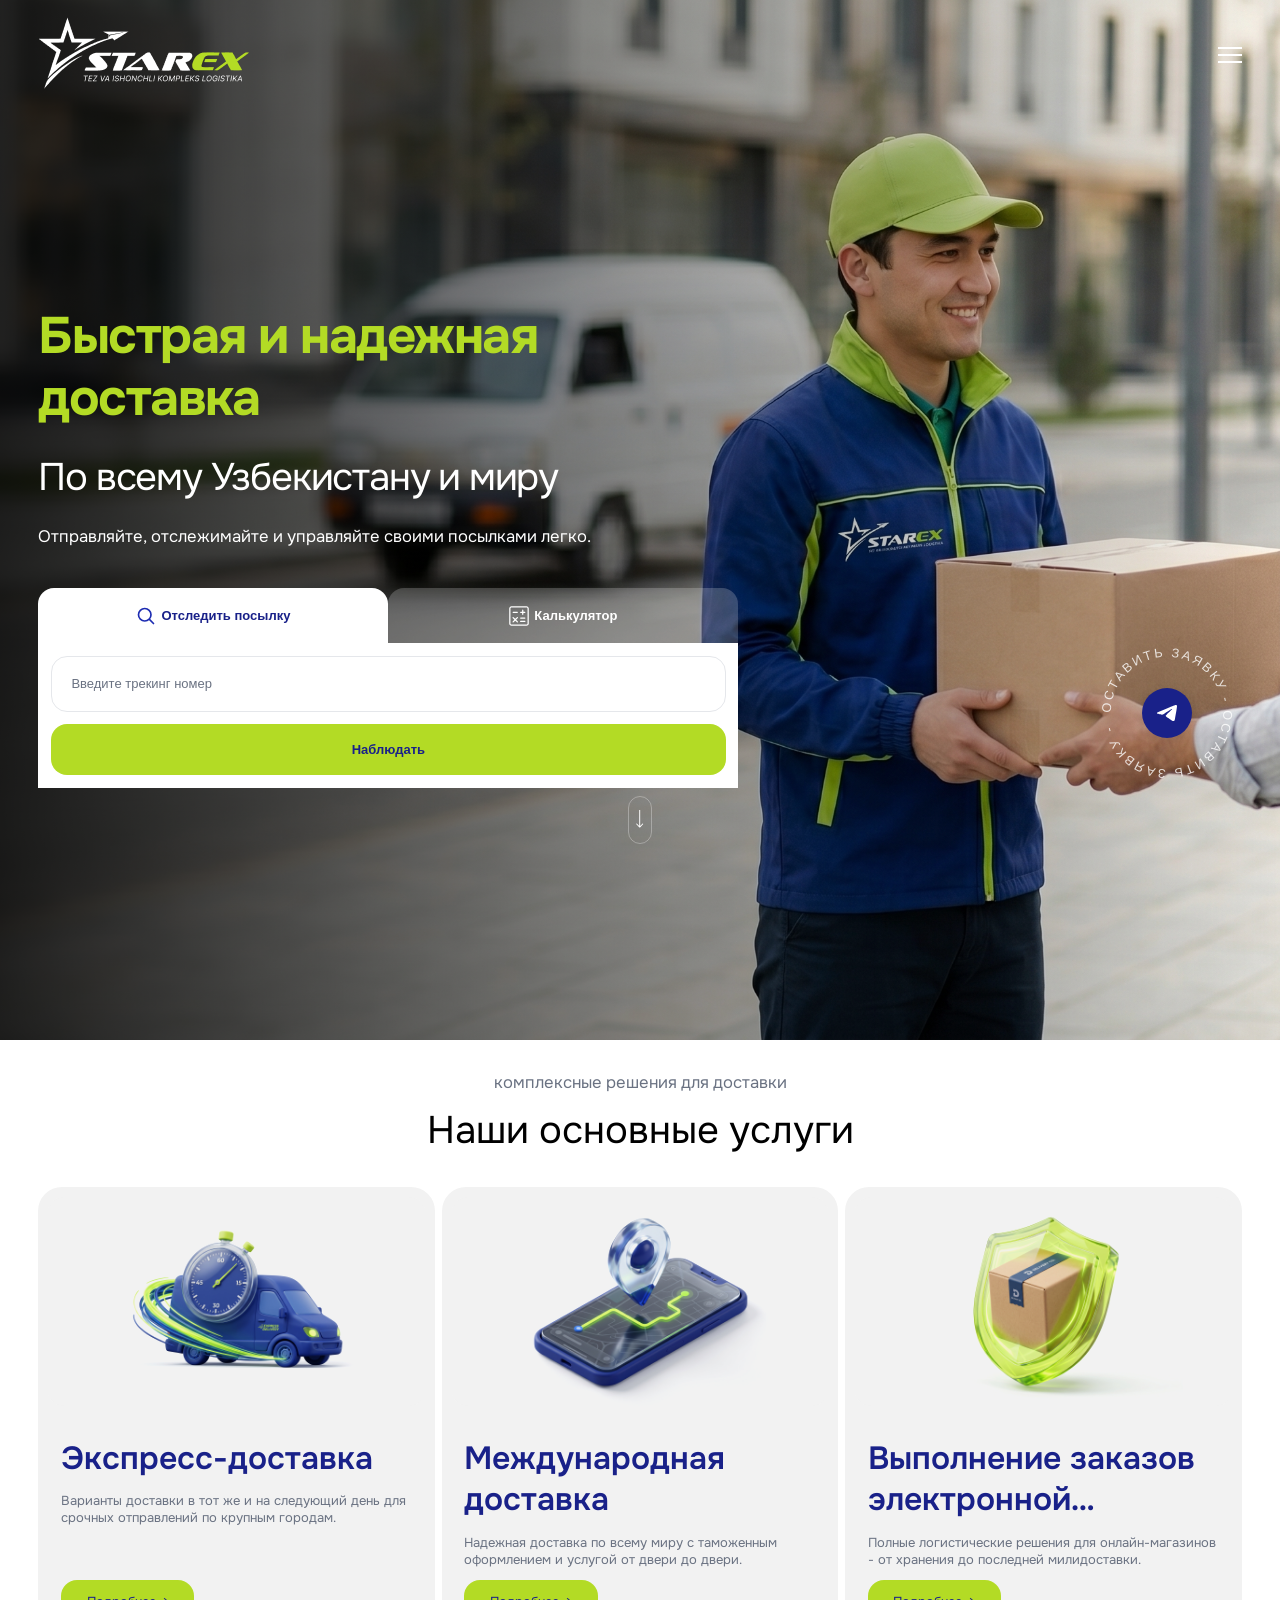
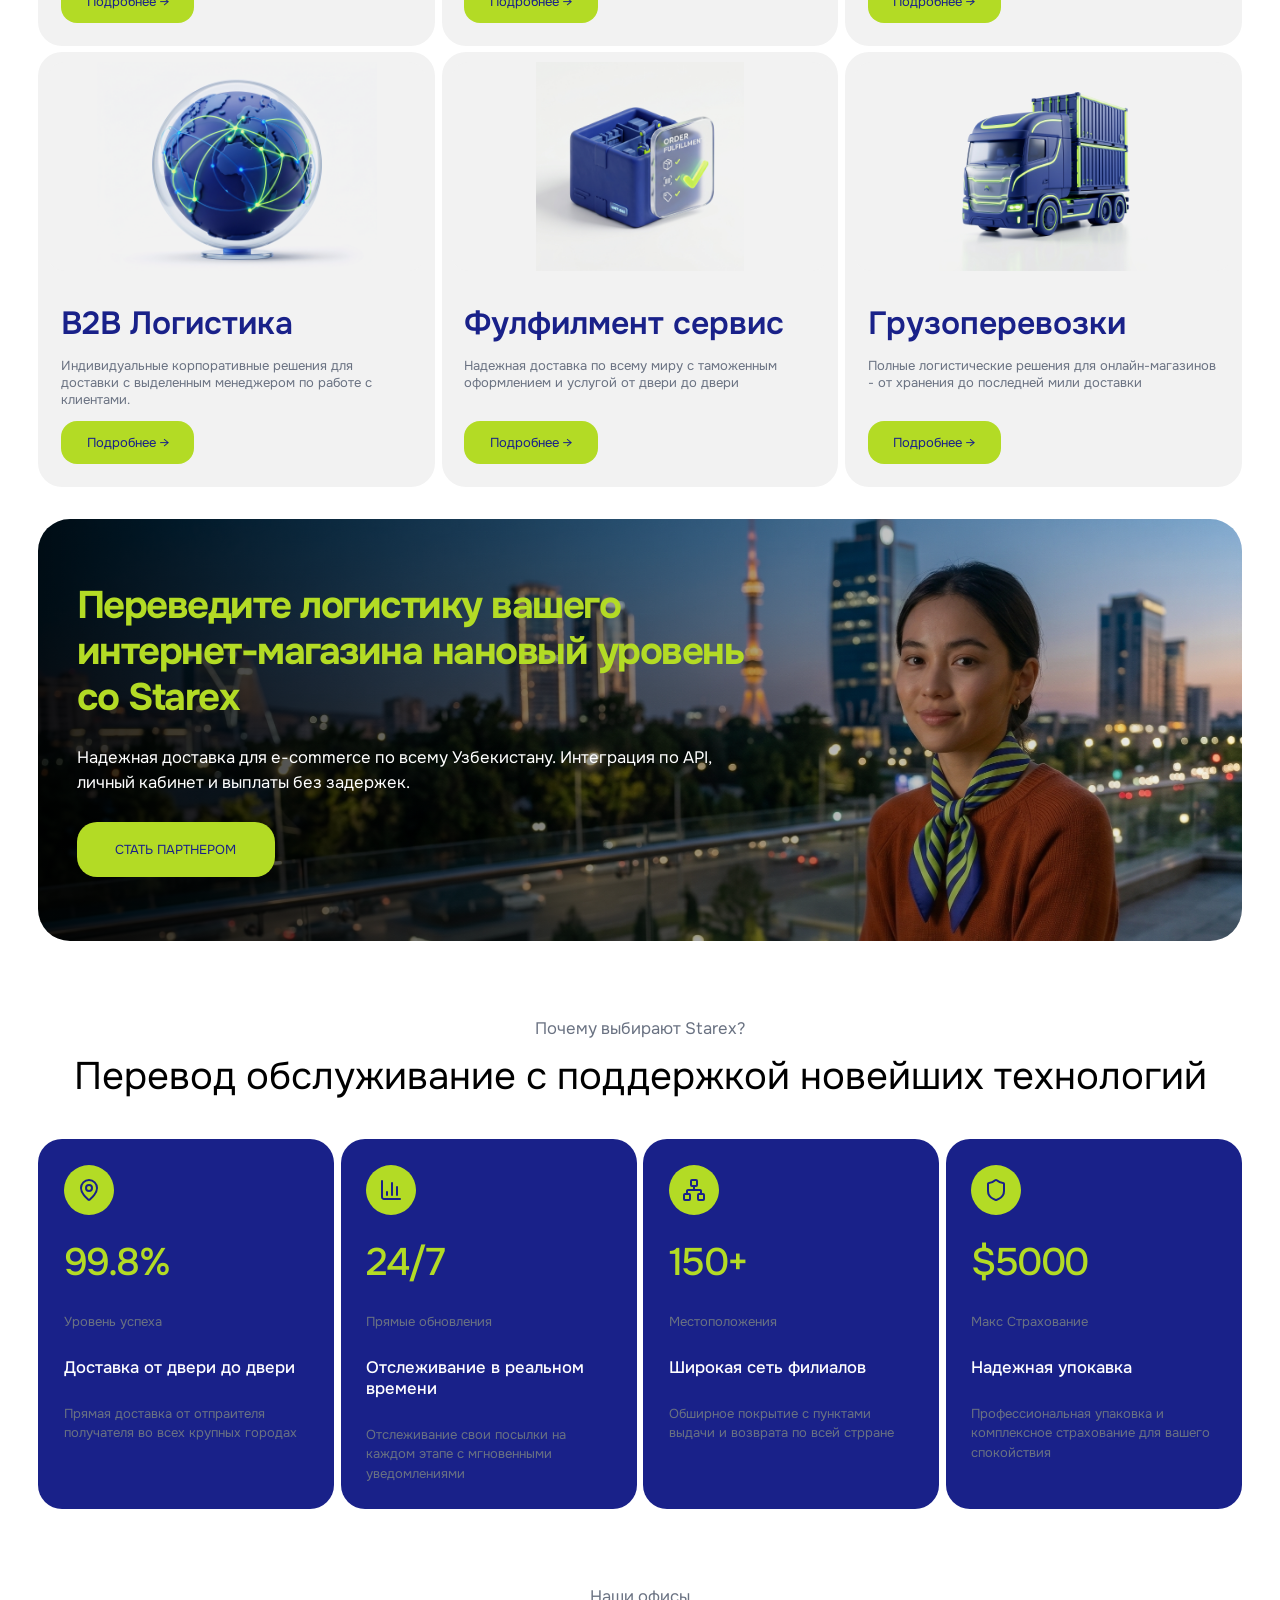
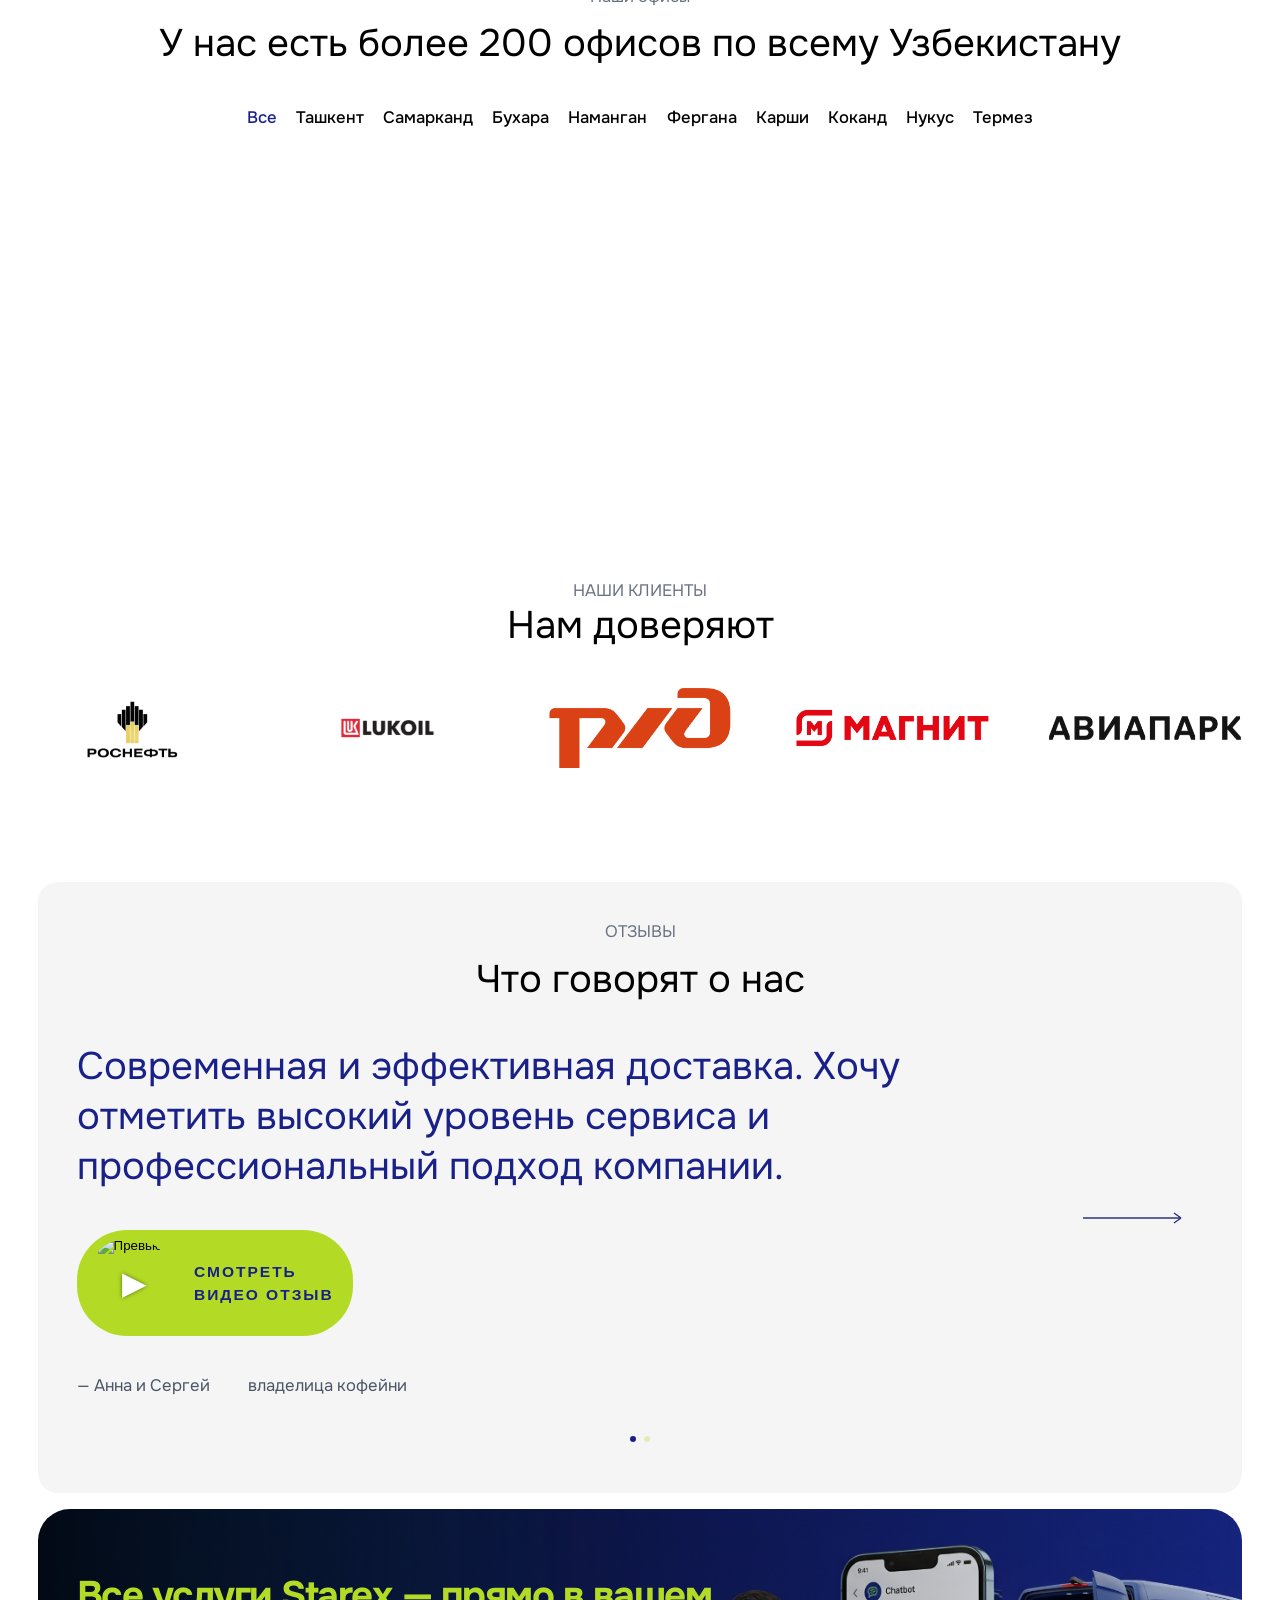
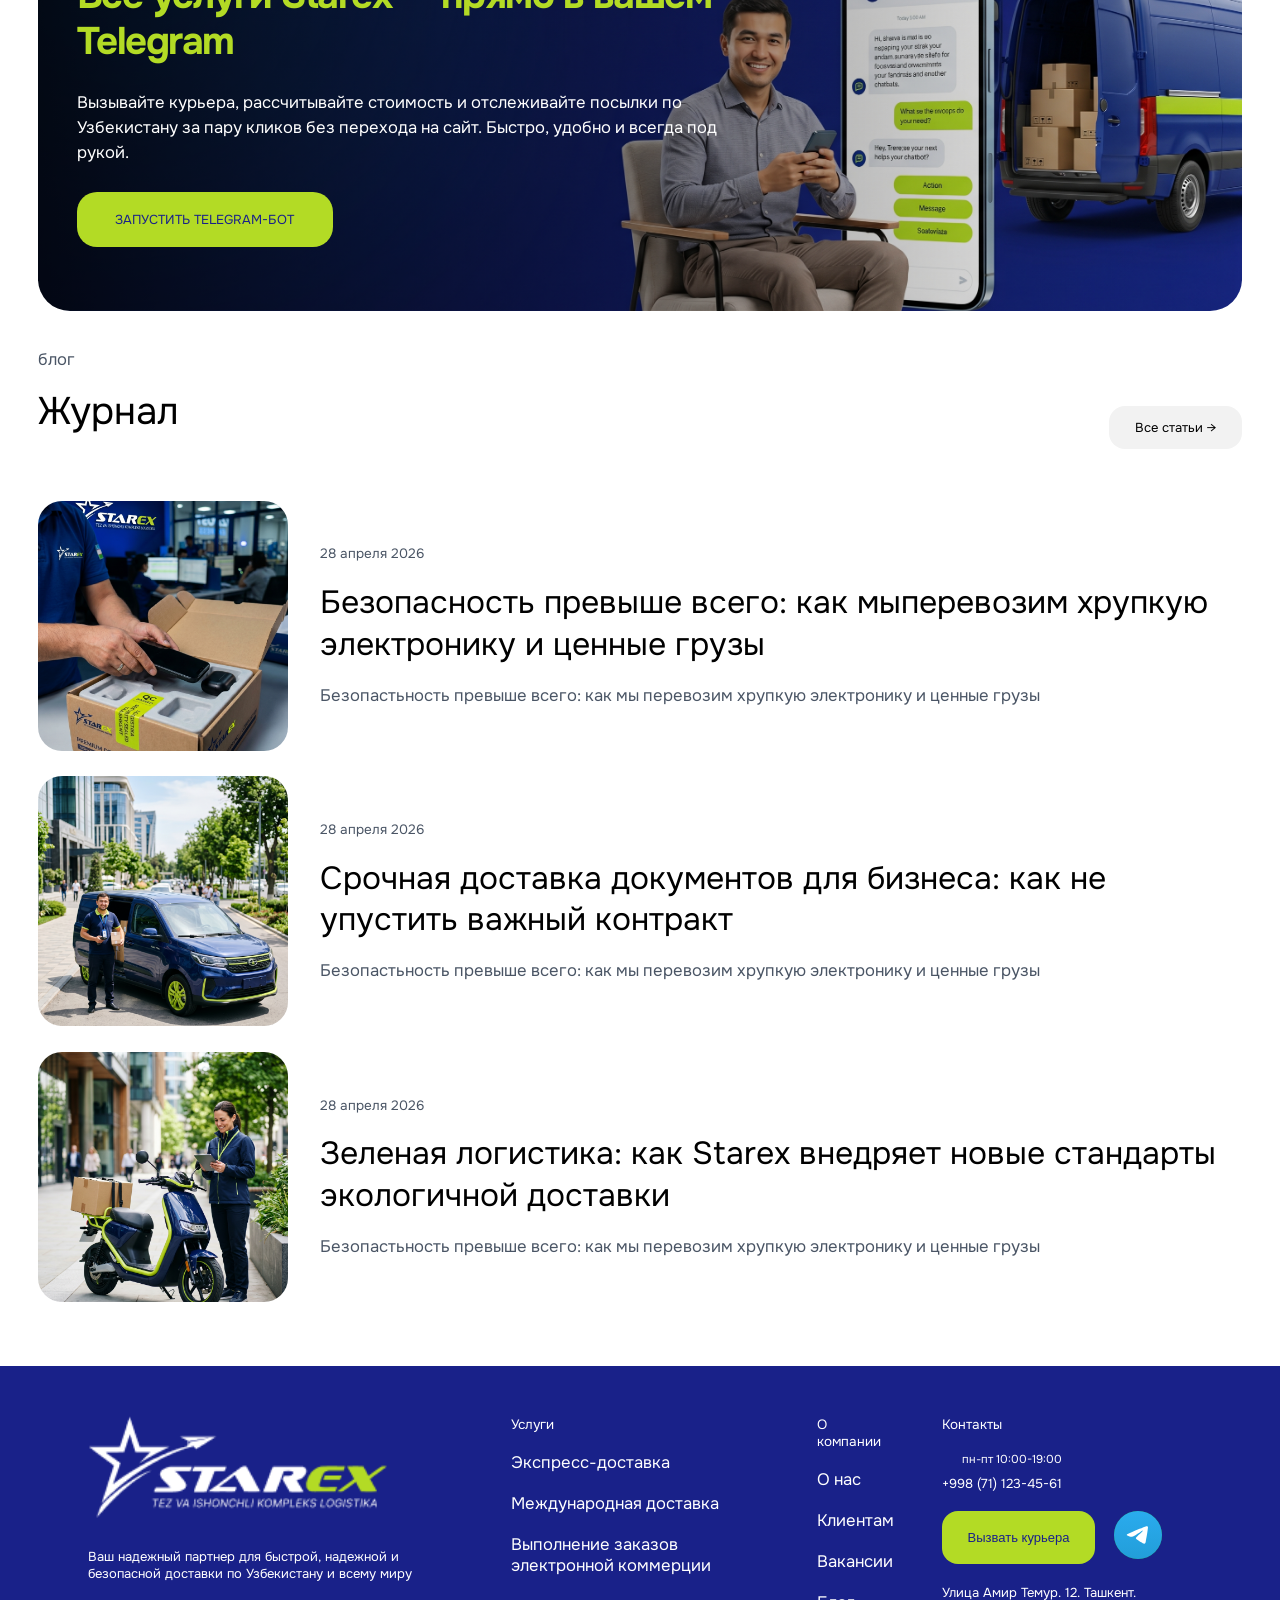
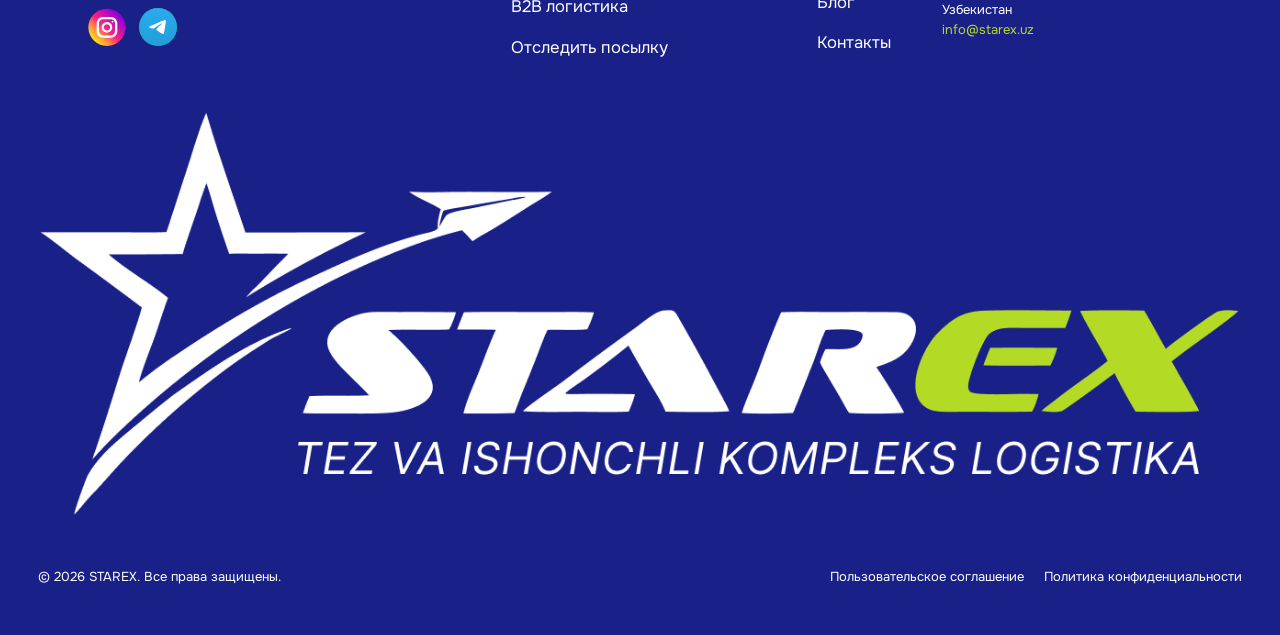
==== commit ddbd5275: "home slider" ====
--- a/index.html
+++ b/index.html
@@ -12,19 +12,49 @@
     <link rel="stylesheet" href="/assets/css/responsive.css" />
   </head>
   <body>
-    <section
-      class="hero"
-      style="
-        background:
-          linear-gradient(
-            90deg,
-            rgba(0, 0, 0, 0.85) 0%,
-            rgba(0, 0, 0, 0.4) 50%,
-            rgba(0, 0, 0, 0) 100%
-          ),
-          url(&quot;/assets/images/home/banner.jpg&quot;);
-      "
-    >
+    <section class="hero" id="heroSection">
+      <div class="hero-bg-slides">
+        <div
+          class="hero-bg-slide active"
+          style="
+            background-image:
+              linear-gradient(
+                90deg,
+                rgba(0, 0, 0, 0.85) 0%,
+                rgba(0, 0, 0, 0.4) 50%,
+                rgba(0, 0, 0, 0) 100%
+              ),
+              url(&quot;/assets/images/home/banner.jpg&quot;);
+          "
+        ></div>
+        <div
+          class="hero-bg-slide"
+          style="
+            background-image:
+              linear-gradient(
+                90deg,
+                rgba(0, 0, 0, 0.85) 0%,
+                rgba(0, 0, 0, 0.4) 50%,
+                rgba(0, 0, 0, 0) 100%
+              ),
+              url(&quot;/assets/images/contact/banner-contact.jpg&quot;);
+          "
+        ></div>
+        <div
+          class="hero-bg-slide"
+          style="
+            background-image:
+              linear-gradient(
+                90deg,
+                rgba(0, 0, 0, 0.85) 0%,
+                rgba(0, 0, 0, 0.4) 50%,
+                rgba(0, 0, 0, 0) 100%
+              ),
+              url(&quot;/assets/images/clients/banner.jpg&quot;);
+          "
+        ></div>
+      </div>
+
       <header>
         <div class="container">
           <div class="header-wrapper">
@@ -97,63 +127,69 @@
       </header>
 
       <div class="container">
-        <div class="hero-wrapper">
-          <div class="hero-body">
-            <h1>Быстрая и надежная доставка</h1>
-            <p>По всему Узбекистану и миру</p>
-            <span>
-              Отправляйте, отслежимайте и управляйте своими посылками легко.
-            </span>
-
-            <div class="tab-wrapper">
-              <div class="tab-group">
-                <button class="tab active" data-tab="package">
-                  <img src="/assets/images/search.svg" alt="icon" />
-                  Отследить посылку
-                </button>
-                <button class="tab" data-tab="calc">
-                  <img src="/assets/images/calc.svg" alt="icon" />
-                  Калькулятор
-                </button>
-              </div>
-
-              <div class="tab-content">
-                <div class="tab-pane active" id="package">
-                  <input
-                    type="text"
-                    class="form-control"
-                    placeholder="Введите трекинг номер"
+        <div class="hero-container">
+          <div class="hero-wrapper">
+            <div class="hero-body">
+              <h1>Быстрая и надежная доставка</h1>
+              <p>По всему Узбекистану и миру</p>
+              <span>
+                Отправляйте, отслежимайте и управляйте своими посылками легко.
+              </span>
+
+              <div class="tab-wrapper">
+                <div class="tab-group">
+                  <button class="tab active" data-tab="package">
+                    <img src="/assets/images/search.svg" alt="icon" />
+                    Отследить посылку
+                  </button>
+                  <button class="tab" data-tab="calc">
+                    <img src="/assets/images/calc.svg" alt="icon" />
+                    Калькулятор
+                  </button>
+                </div>
+
+                <div class="tab-content">
+                  <div class="tab-pane active" id="package">
+                    <input
+                      type="text"
+                      class="form-control"
+                      placeholder="Введите трекинг номер"
+                    />
+                    <button>Наблюдать</button>
+                  </div>
+
+                  <div class="tab-pane" id="calc">
+                    <p>Содержимое калькулятора</p>
+                  </div>
+                </div>
+              </div>
+            </div>
+
+            <div class="spinner-container">
+              <div class="spinner-icon">
+                <a href="#">
+                  <img src="/assets/images/home/telegram.svg" alt="icon" />
+                </a>
+              </div>
+              <svg class="spinner-text" viewBox="0 0 200 200">
+                <defs>
+                  <path
+                    id="textCircle"
+                    d="M 100,100 m -75,0 a 75,75 0 1,1 150,0 a 75,75 0 1,1 -150,0"
                   />
-                  <button>Наблюдать</button>
-                </div>
-
-                <div class="tab-pane" id="calc">
-                  <p>Содержимое калькулятора</p>
-                </div>
-              </div>
-            </div>
-          </div>
-
-          <div class="spinner-container">
-            <div class="spinner-icon">
-              <a href="#">
-                <img src="/assets/images/home/telegram.svg" alt="icon" />
-              </a>
-            </div>
-            <svg class="spinner-text" viewBox="0 0 200 200">
-              <defs>
-                <path
-                  id="textCircle"
-                  d="M 100,100 m -75,0 a 75,75 0 1,1 150,0 a 75,75 0 1,1 -150,0"
-                />
-              </defs>
-              <text>
-                <textPath href="#textCircle" startOffset="0%">
-                  Оставить заявку - Оставить заявку -
-                </textPath>
-              </text>
-            </svg>
-          </div>
+                </defs>
+                <text>
+                  <textPath href="#textCircle" startOffset="0%">
+                    Оставить заявку - Оставить заявку -
+                  </textPath>
+                </text>
+              </svg>
+            </div>
+          </div>
+
+          <button class="hero-slider-btn" id="heroSliderBtn">
+            <img src="/assets/images/arrow-bottom.svg" alt="image" />
+          </button>
         </div>
       </div>
     </section>
--- a/assets/css/main.css
+++ b/assets/css/main.css
@@ -161,8 +161,41 @@
   position: relative;
   min-height: 1040px;
 
-  display: flex;
-  flex-direction: column;
+  position: relative;
+  display: flex;
+  flex-direction: column;
+}
+.hero-bg-slides {
+  position: absolute;
+  top: 0;
+  left: 0;
+  width: 100%;
+  height: 100%;
+  z-index: 0;
+}
+.hero-bg-slide {
+  position: absolute;
+  top: 0;
+  left: 0;
+  width: 100%;
+  height: 100%;
+  background-size: cover;
+  background-repeat: no-repeat;
+  background-position: center;
+  opacity: 0;
+  visibility: hidden;
+  transition:
+    opacity 0.8s ease,
+    visibility 0.8s ease;
+}
+.hero-bg-slide.active {
+  opacity: 1;
+  visibility: visible;
+}
+.hero header,
+.hero .container {
+  position: relative;
+  z-index: 1;
 }
 .hero > .container:last-child {
   flex: 1;
@@ -337,6 +370,48 @@
   filter: brightness(1) invert(1);
 }
 /* calc tab */
+.hero-container {
+  width: 100%;
+  display: flex;
+  flex-direction: column;
+  align-items: center;
+  gap: 8px;
+}
+.hero-container .hero-slider-btn {
+  background-color: transparent;
+  border: 1px solid rgba(255, 255, 255, 0.3);
+  border-radius: 100px;
+  width: 24px;
+  height: 48px;
+  transition: all 0.3s ease-out;
+}
+
+.hero-container .hero-slider-btn:hover {
+  border-color: var(--green);
+  background-color: var(--green);
+}
+
+.hero-container .hero-slider-btn img {
+  height: 18px;
+  width: 100%;
+  animation: bounce 2s infinite;
+}
+
+@keyframes bounce {
+  0%,
+  20%,
+  50%,
+  80%,
+  100% {
+    transform: translateY(0);
+  }
+  40% {
+    transform: translateY(4px);
+  }
+  60% {
+    transform: translateY(2px);
+  }
+}
 .hero-wrapper {
   display: flex;
   justify-content: space-between;
@@ -344,19 +419,12 @@
   width: 100%;
 }
 .hero-body {
-  /* position: absolute;
-  top: 25%;
-  width: 100%;
-  display: flex;
-  flex-direction: column;
-  gap: clamp(16px, 2vw, 32px); */
-
   width: 100%;
   max-width: 700px;
   display: flex;
   flex-direction: column;
   gap: clamp(16px, 2vw, 32px);
-  padding-bottom: 20px;
+  /* padding-bottom: 20px; */
 }
 .hero-body h1 {
   color: var(--green);
@@ -464,6 +532,7 @@
   justify-content: center;
   align-items: center;
   bottom: clamp(30px, 5vw, 80px);
+  bottom: 0;
 }
 
 .spinner-icon {
@@ -1811,7 +1880,7 @@
   flex-direction: column;
   gap: clamp(25px, 4vw, 50px);
 }
-.about-wrapper .about-content-wrapper h1 {
+.about-wrapper .about-content-wrapper h2 {
   color: var(--black);
   font-size: var(--fs-lg);
   font-weight: 400;
@@ -1840,7 +1909,7 @@
   font-size: var(--fs-xs);
   letter-spacing: 0;
 }
-.future-wrapper .future-header-wrapper h1 {
+.future-wrapper .future-header-wrapper h2 {
   color: var(--black);
   font-size: var(--fs-lg);
   font-weight: 400;
@@ -2551,7 +2620,7 @@
   justify-content: center;
   align-items: start;
 }
-.contact-banner-wrapper h1 {
+.contact-banner-wrapper h2 {
   font-weight: 500;
   color: var(--green);
   font-size: var(--fs-xl);
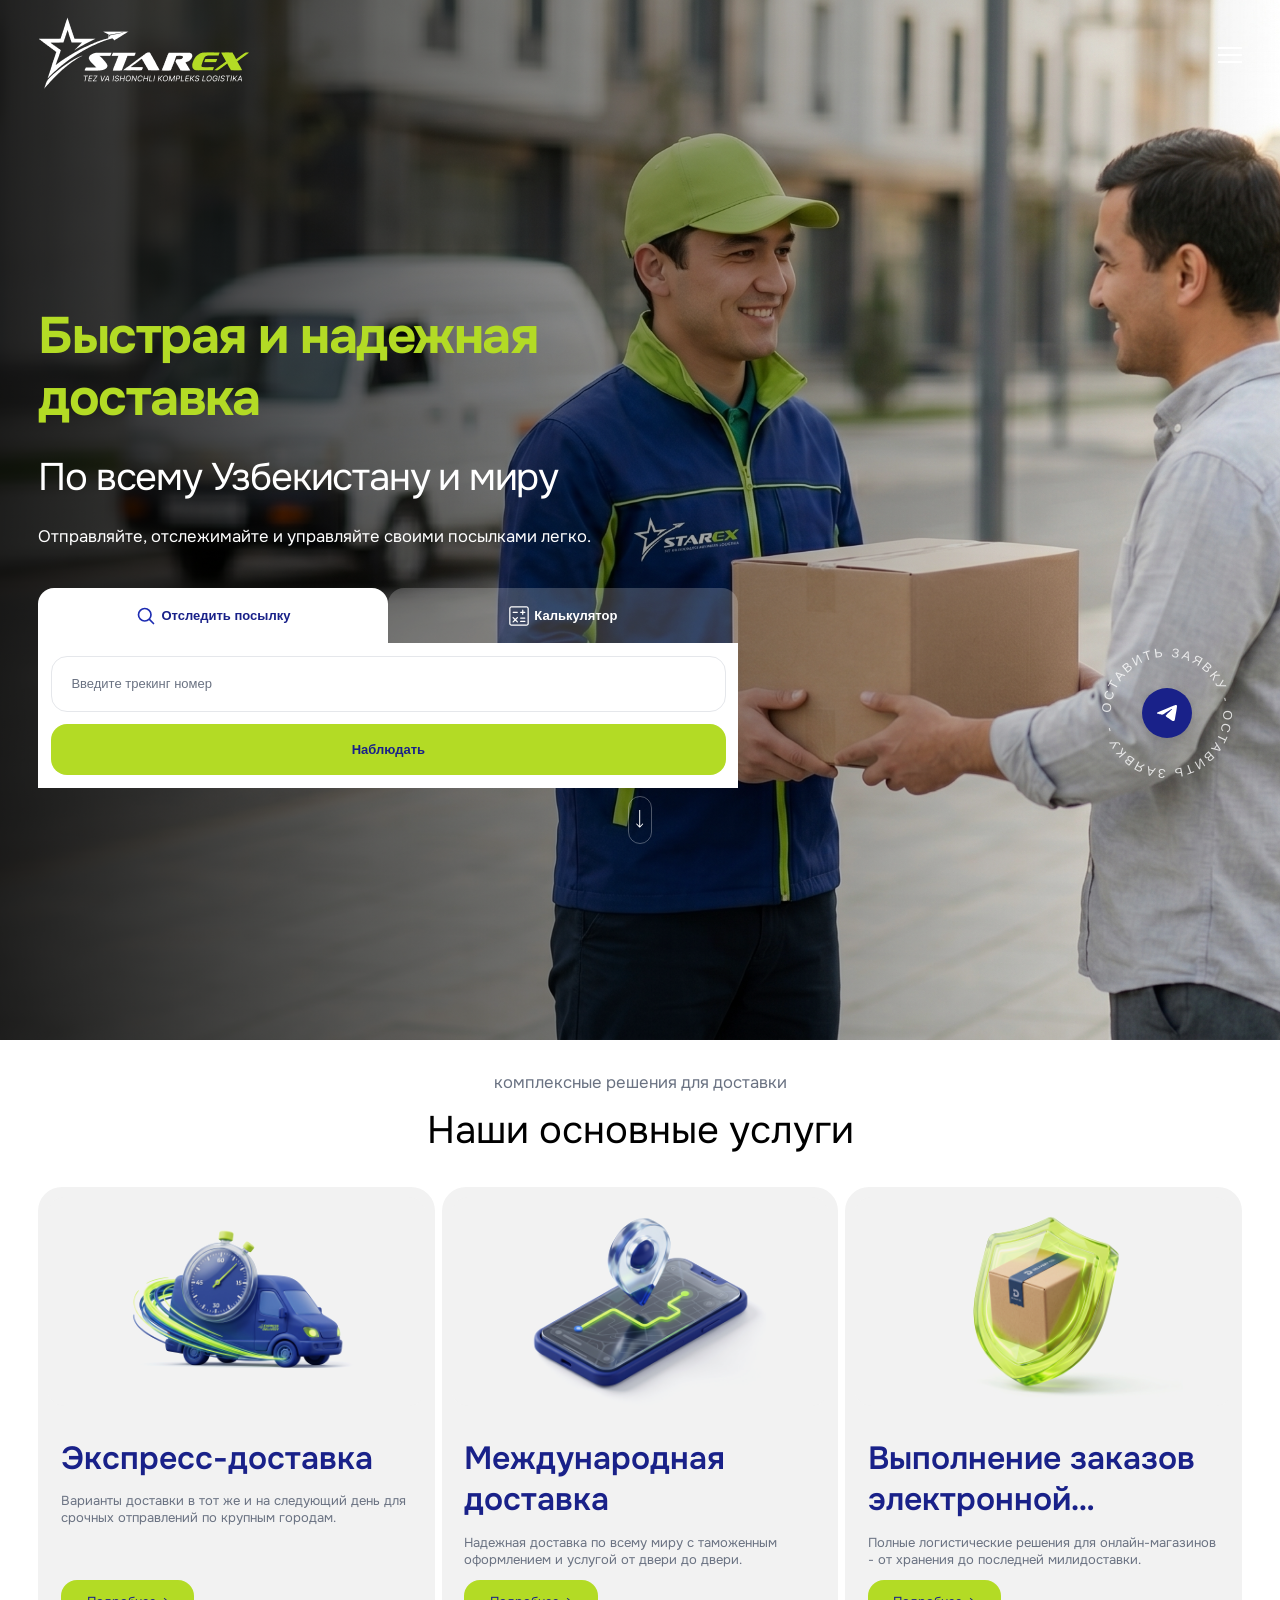
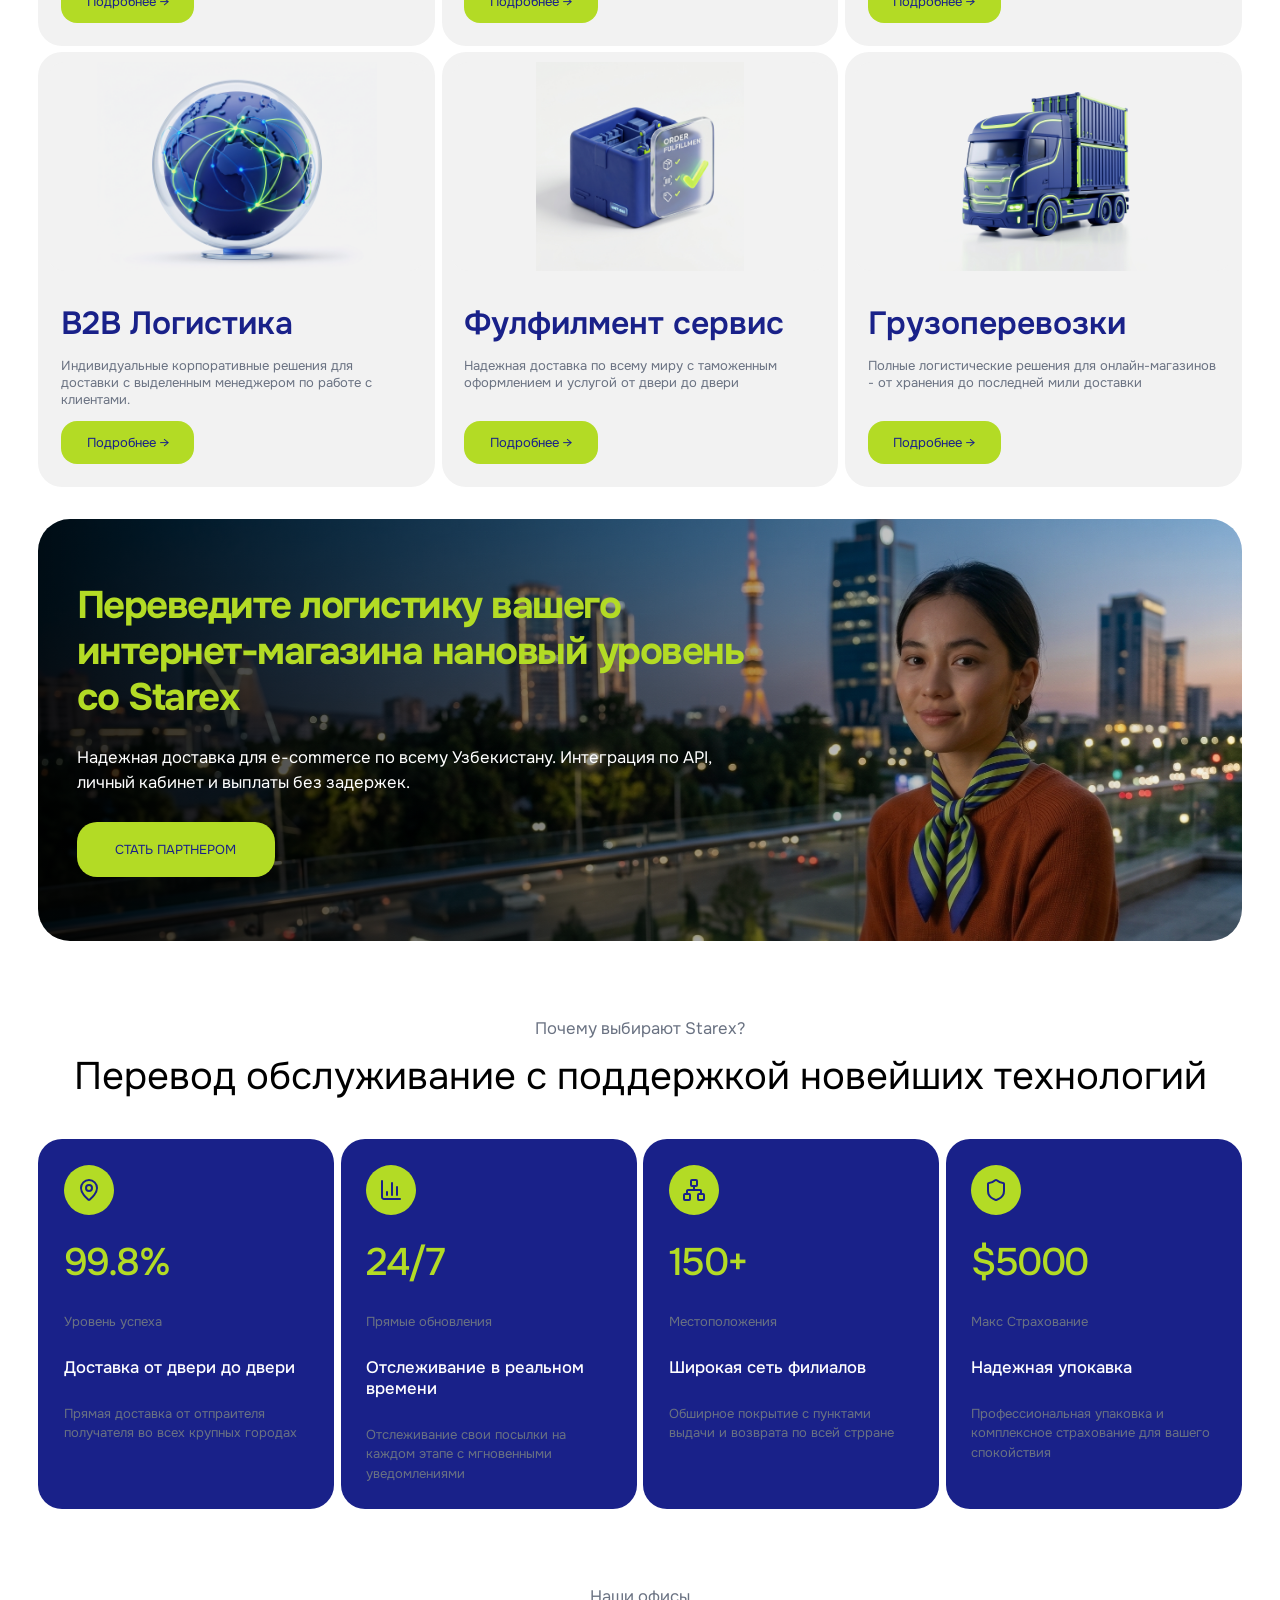
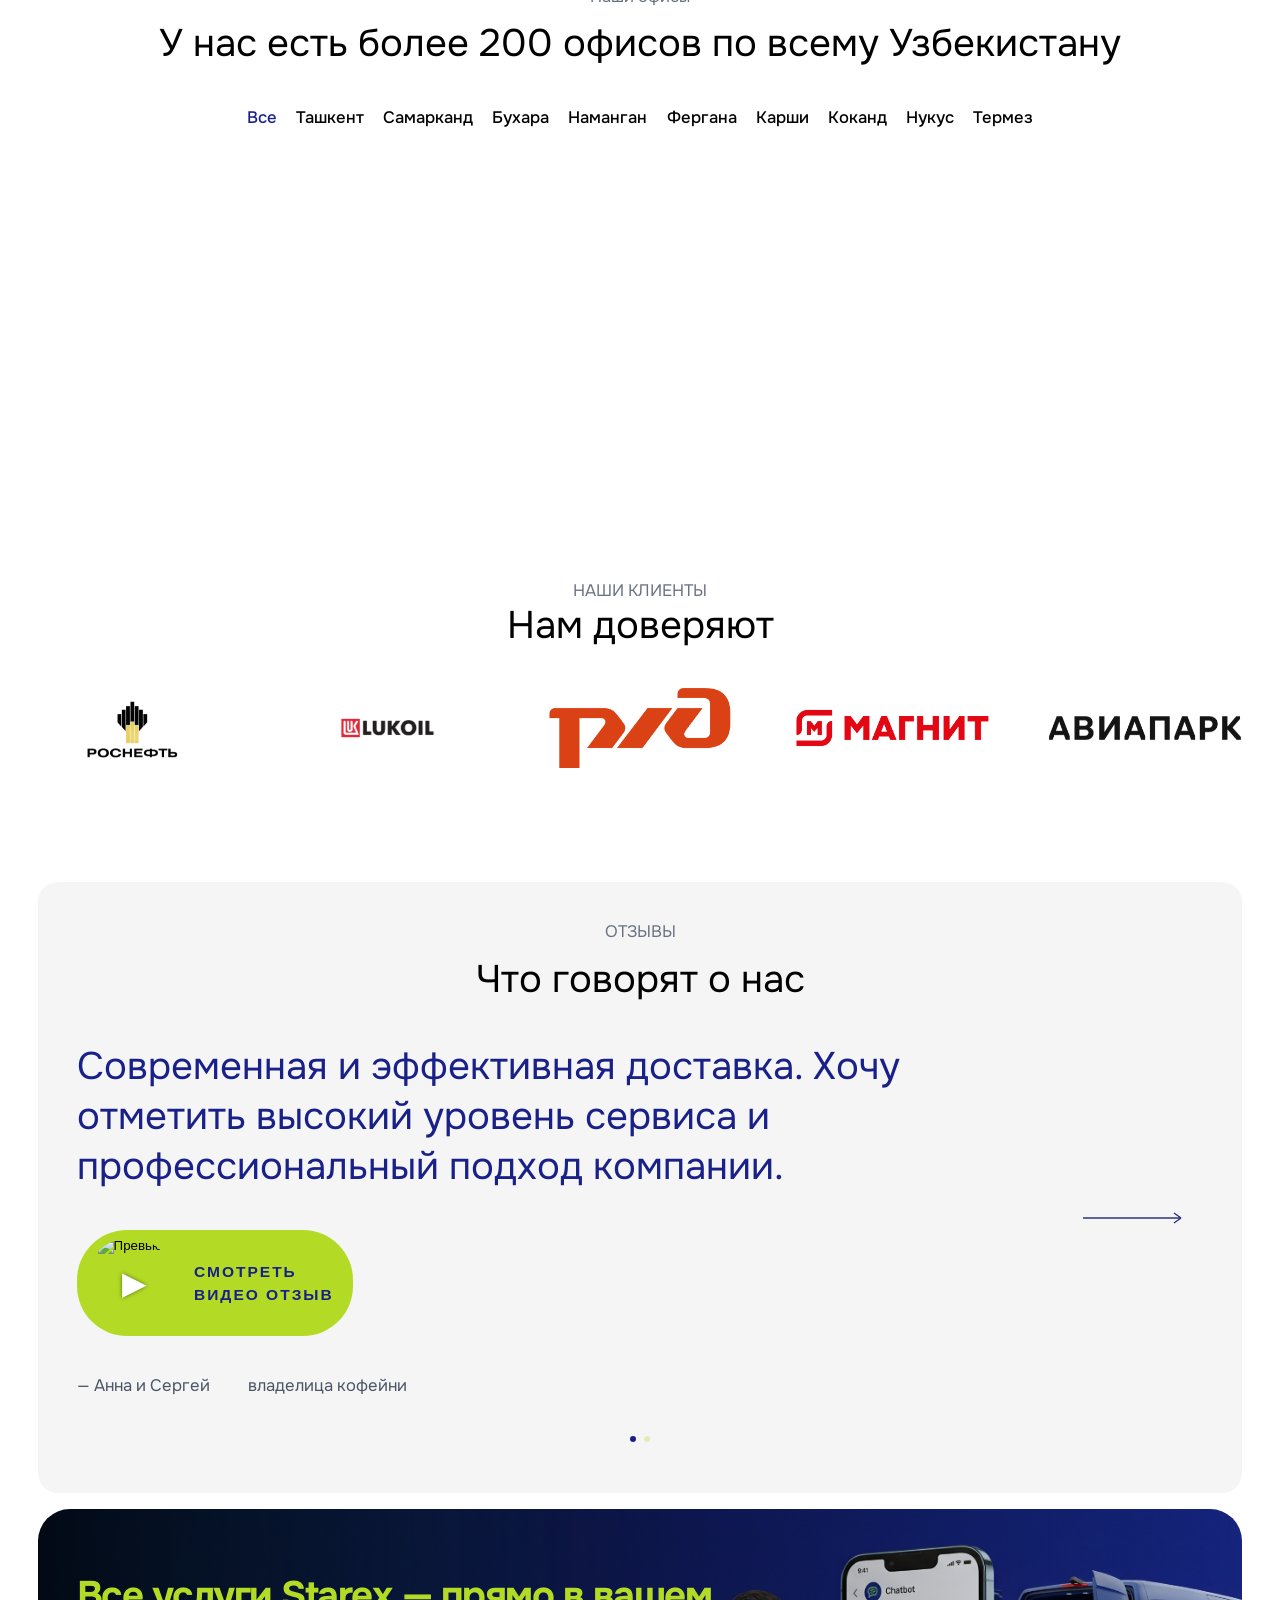
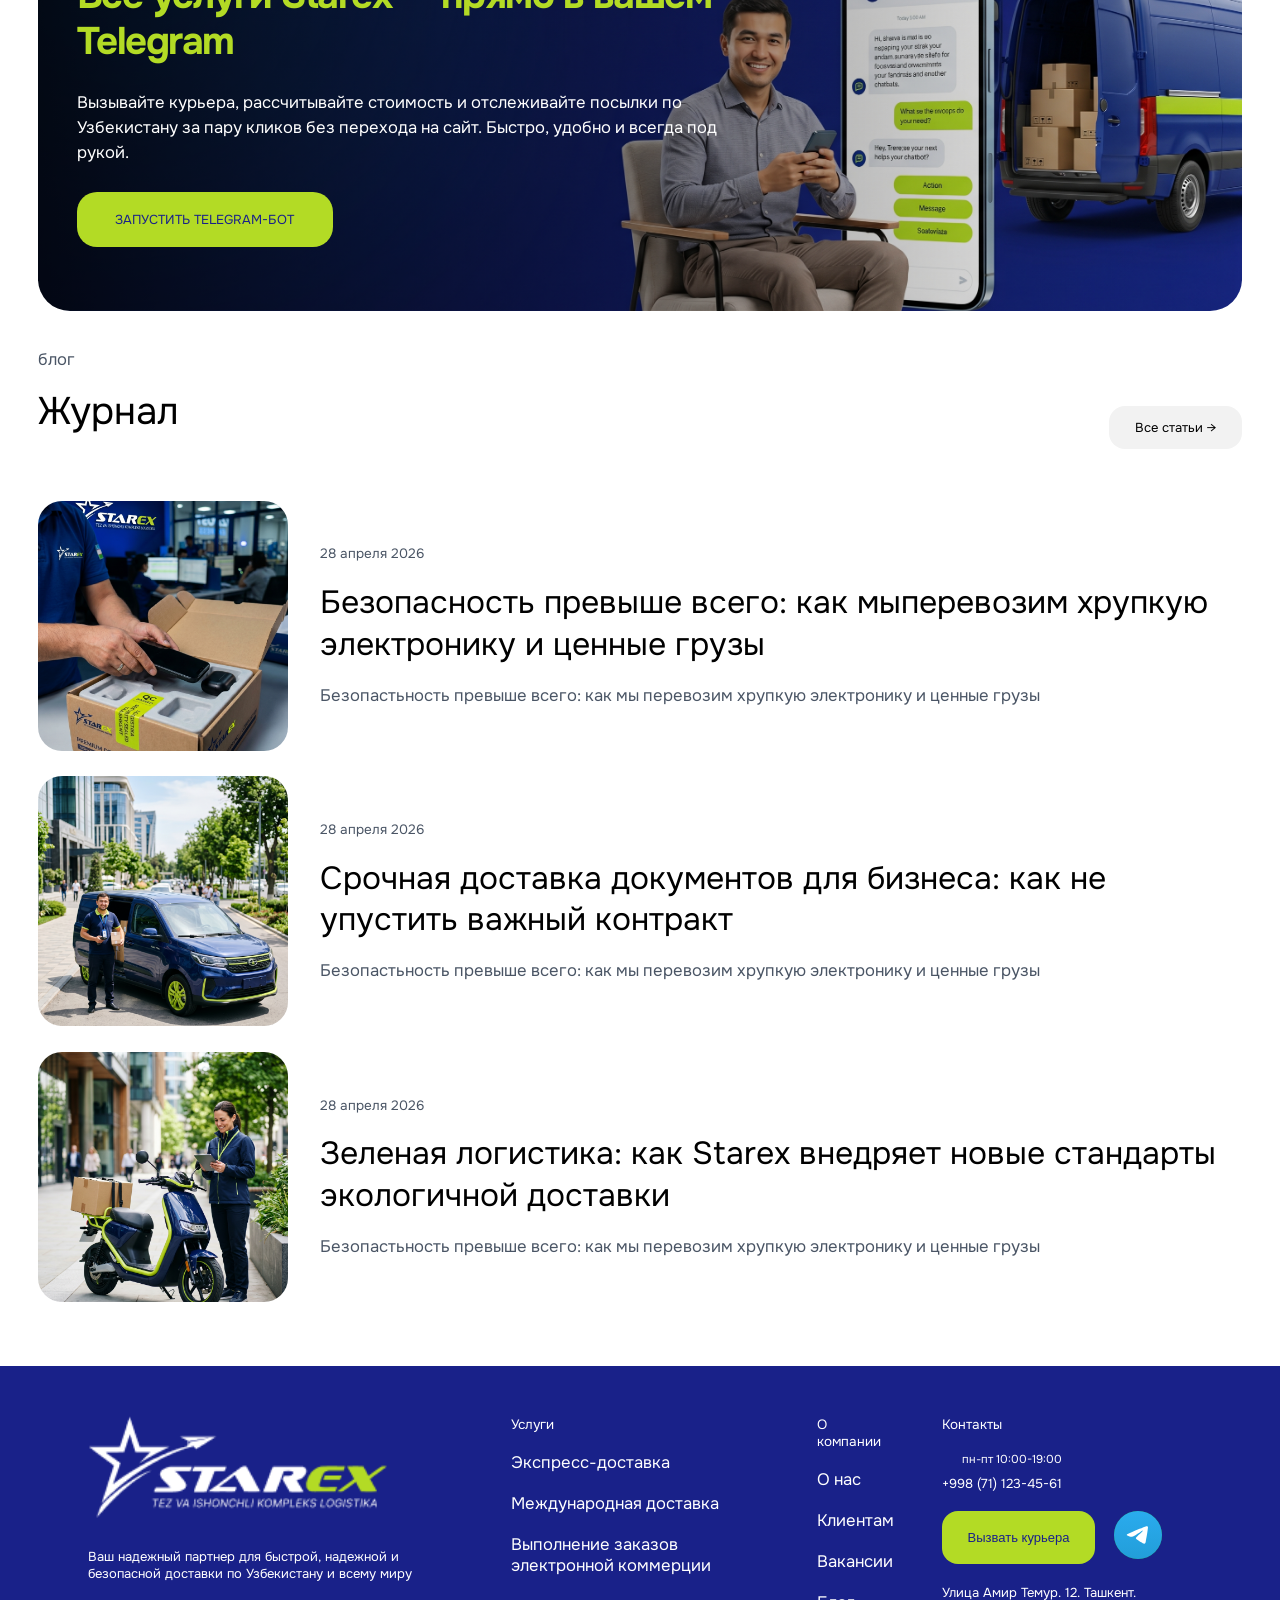
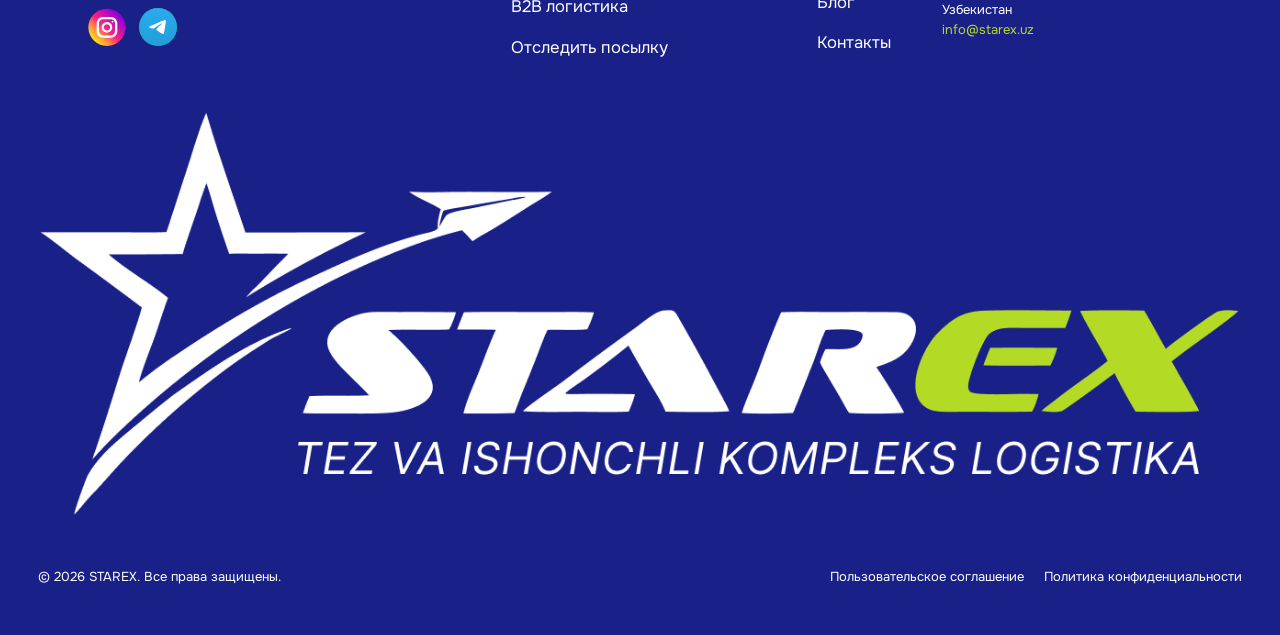
==== commit 6eff6b3f: "home slider reload" ====
--- a/index.html
+++ b/index.html
@@ -187,9 +187,31 @@
             </div>
           </div>
 
-          <button class="hero-slider-btn" id="heroSliderBtn">
-            <img src="/assets/images/arrow-bottom.svg" alt="image" />
-          </button>
+          <div class="hero-navigation">
+            <div class="hero-nav-desktop">
+              <button class="hero-slider-btn" id="heroSliderBtn">
+                <img src="/assets/images/arrow-bottom.svg" alt="down" />
+              </button>
+            </div>
+
+            <div class="hero-nav-mobile">
+              <div class="hero-pagination">
+                <button class="hero-page-btn prev" id="heroPrevBtn">
+                  <img src="/assets/images/arrow-left.svg" alt="image" />
+                </button>
+
+                <div class="hero-page-counter">
+                  <span class="current" id="heroCurrentPage">1</span>
+                  <span class="separator">/</span>
+                  <span class="total" id="heroTotalPages">3</span>
+                </div>
+
+                <button class="hero-page-btn next" id="heroNextBtn">
+                  <img src="/assets/images/arrow-right.svg" alt="image" />
+                </button>
+              </div>
+            </div>
+          </div>
         </div>
       </div>
     </section>
--- a/assets/css/main.css
+++ b/assets/css/main.css
@@ -181,7 +181,7 @@
   height: 100%;
   background-size: cover;
   background-repeat: no-repeat;
-  background-position: center;
+  background-position: 85% 35% !important;
   opacity: 0;
   visibility: hidden;
   transition:
@@ -376,6 +376,7 @@
   flex-direction: column;
   align-items: center;
   gap: 8px;
+  padding: 20px 0;
 }
 .hero-container .hero-slider-btn {
   background-color: transparent;
@@ -412,6 +413,63 @@
     transform: translateY(2px);
   }
 }
+.hero-navigation {
+  width: 100%;
+  display: flex;
+  justify-content: center;
+  align-items: center;
+}
+
+.hero-pagination {
+  display: flex;
+  align-items: center;
+  gap: 9px;
+  color: var(--white);
+  font-family: var(--font-secondary);
+  font-size: 20px;
+}
+
+.hero-page-counter {
+  display: flex;
+  align-items: center;
+  gap: 7px;
+  font-weight: 400;
+}
+.hero-page-counter .current {
+  font-size: 32px;
+}
+.hero-page-btn {
+  background: transparent;
+  border: 1px solid rgba(255, 255, 255, 0.3);
+  border-radius: 20px;
+  width: 48px;
+  height: 48px;
+  display: flex;
+  align-items: center;
+  justify-content: center;
+  cursor: pointer;
+  transition: all 0.3s ease;
+  padding: 0;
+}
+.hero-page-btn img {
+  height: 14px;
+}
+
+.hero-page-btn:hover {
+  background-color: var(--green);
+}
+/* --- ЛОГИКА АДАПТИВА (Медиазапросы) --- */
+
+/* ПО УМОЛЧАНИЮ (Десктоп, > 992px) */
+.hero-nav-desktop {
+  display: block; /* Показываем старую кнопку */
+}
+
+.hero-nav-mobile {
+  display: none; /* Скрываем новый блок */
+}
+
+/* -- */
 .hero-wrapper {
   display: flex;
   justify-content: space-between;
--- a/assets/css/responsive.css
+++ b/assets/css/responsive.css
@@ -150,6 +150,12 @@
   }
   .about-wrapper {
     grid-template-columns: 1fr;
+  }
+  .hero-nav-desktop {
+    display: none;
+  }
+  .hero-nav-mobile {
+    display: block;
   }
 }
 @media (max-width: 768px) {
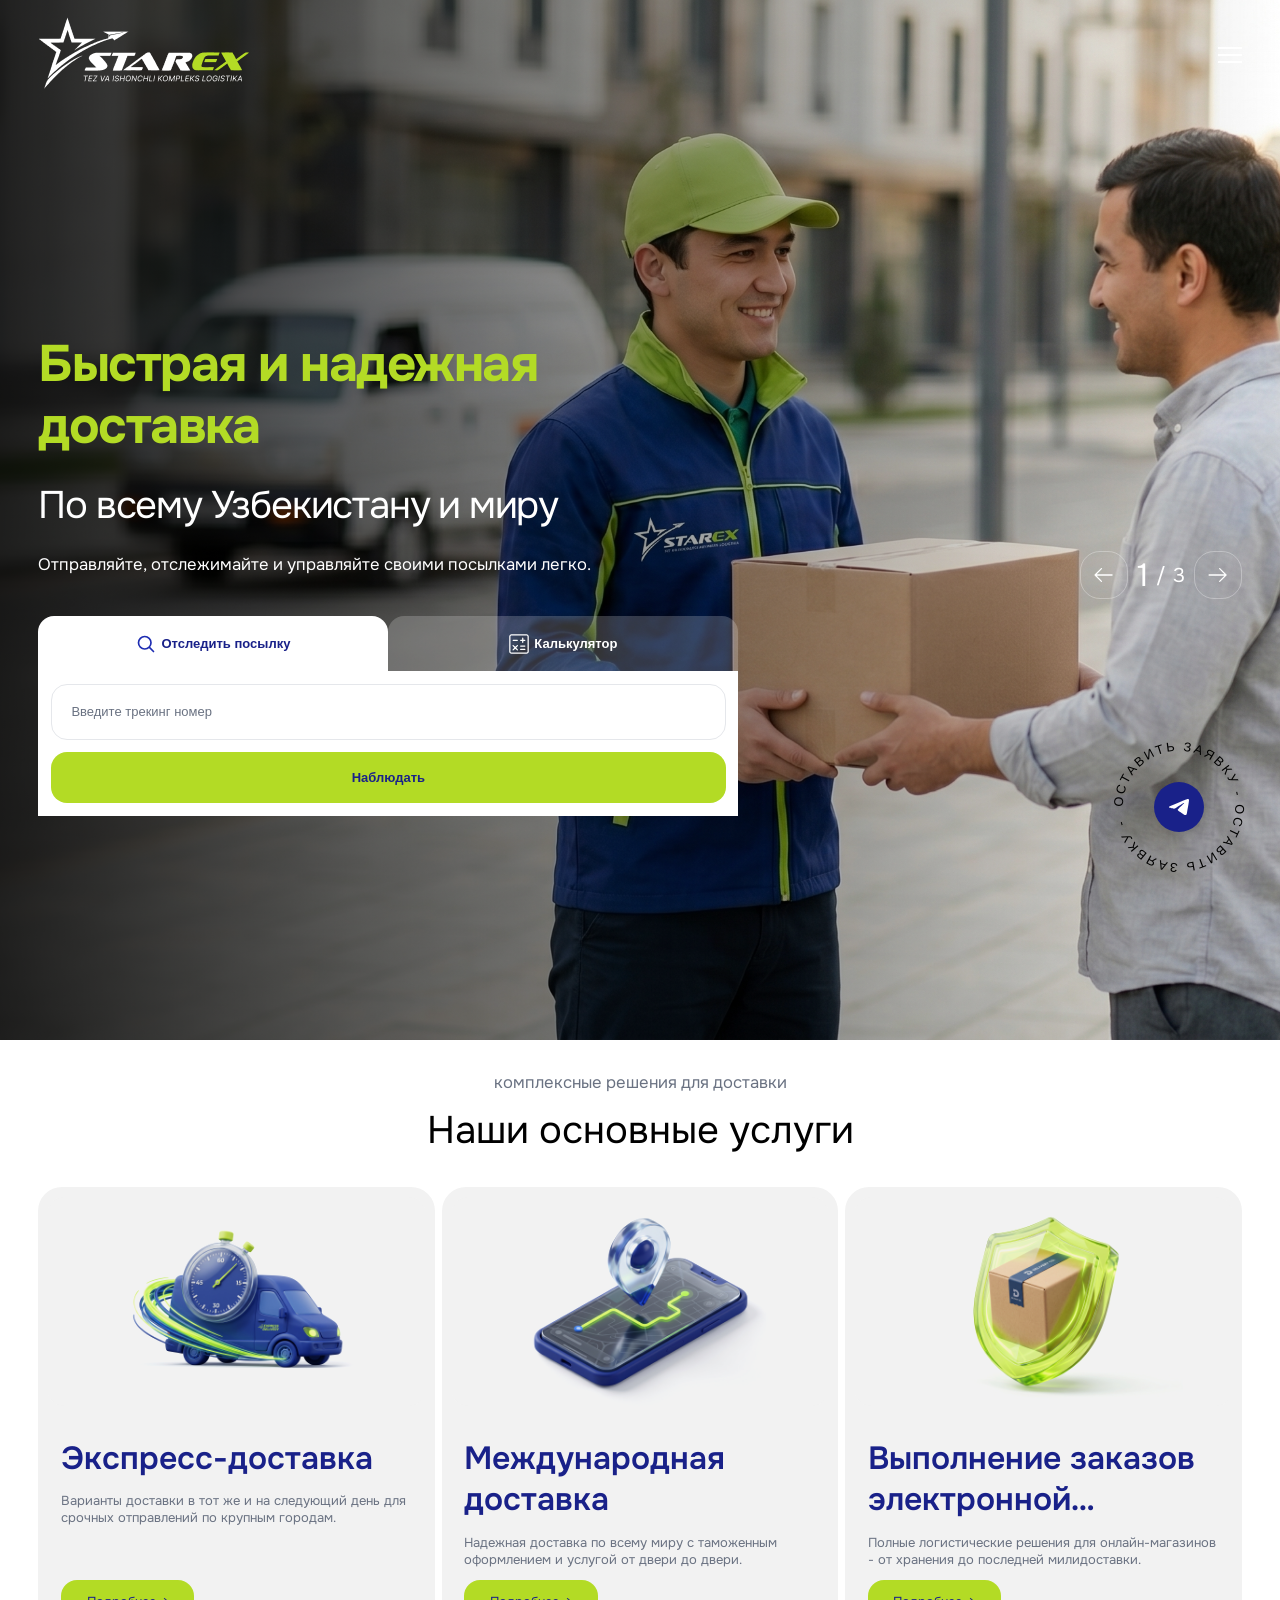
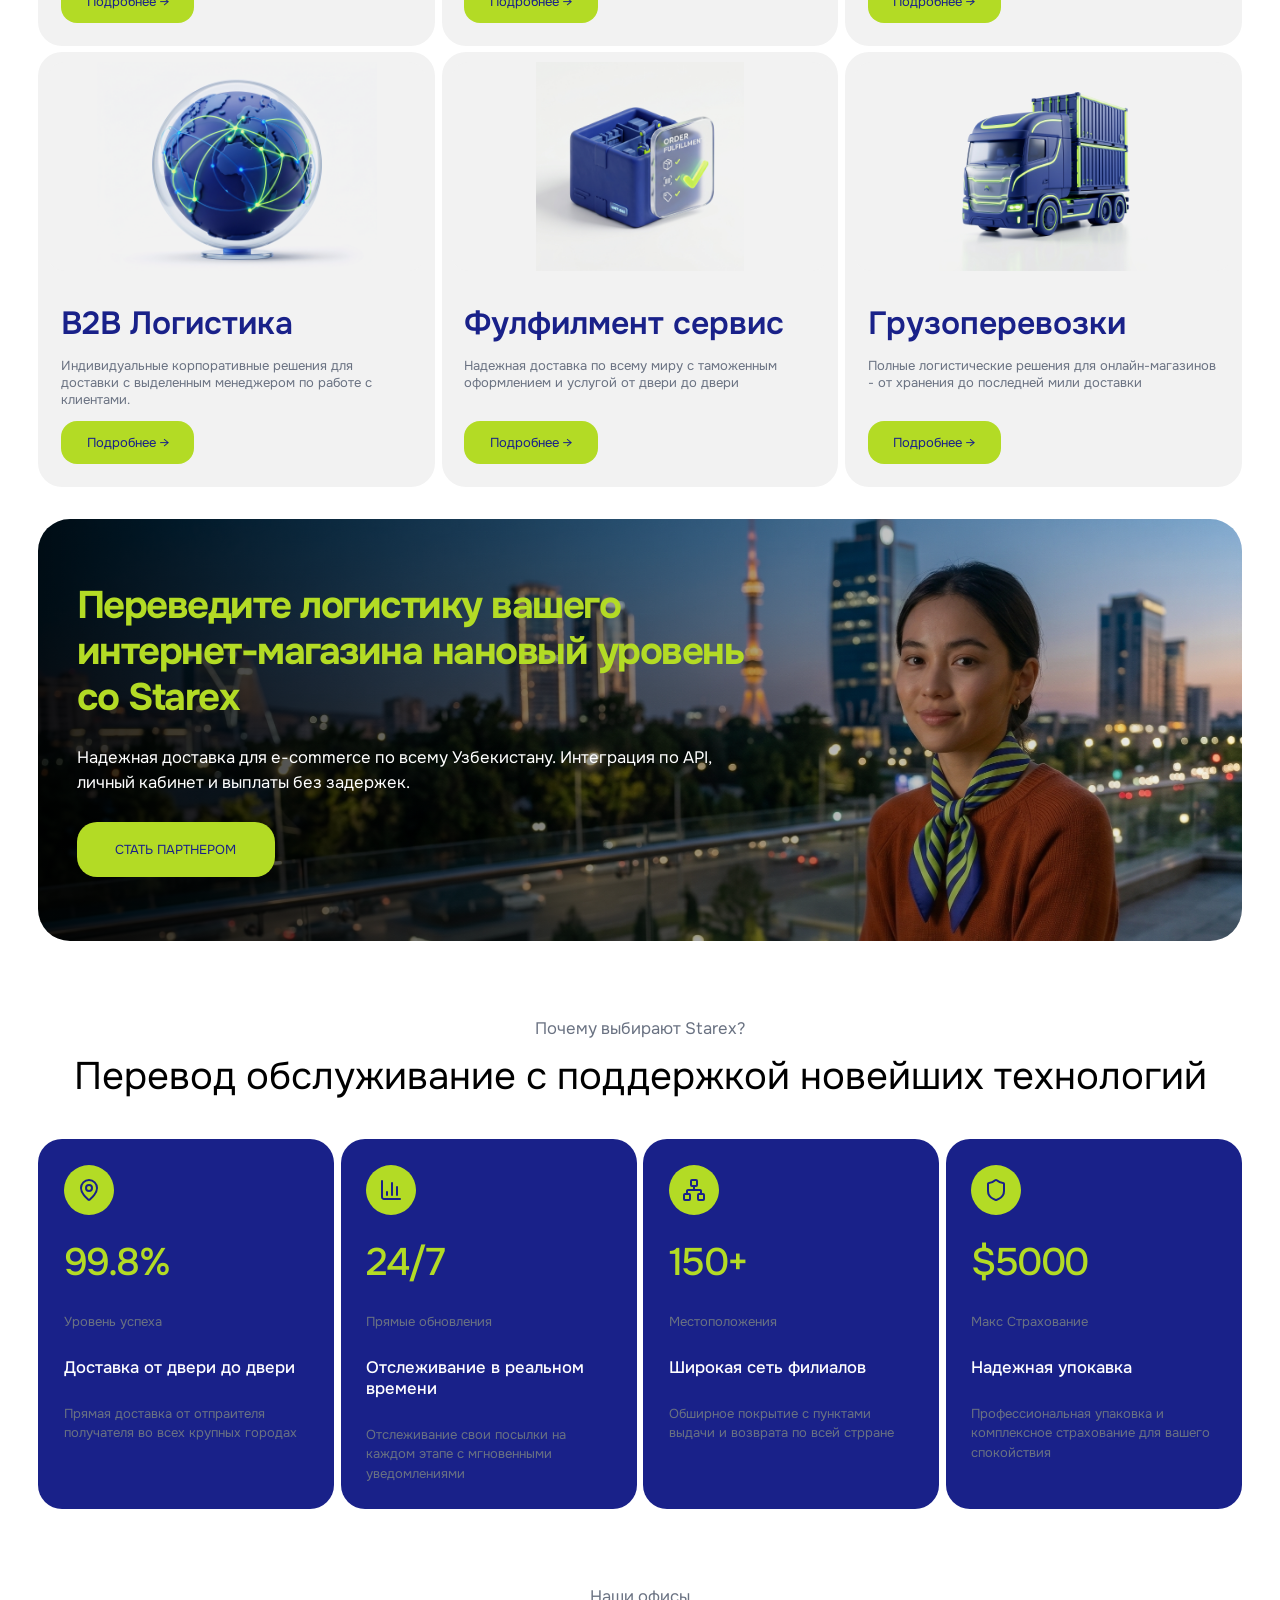
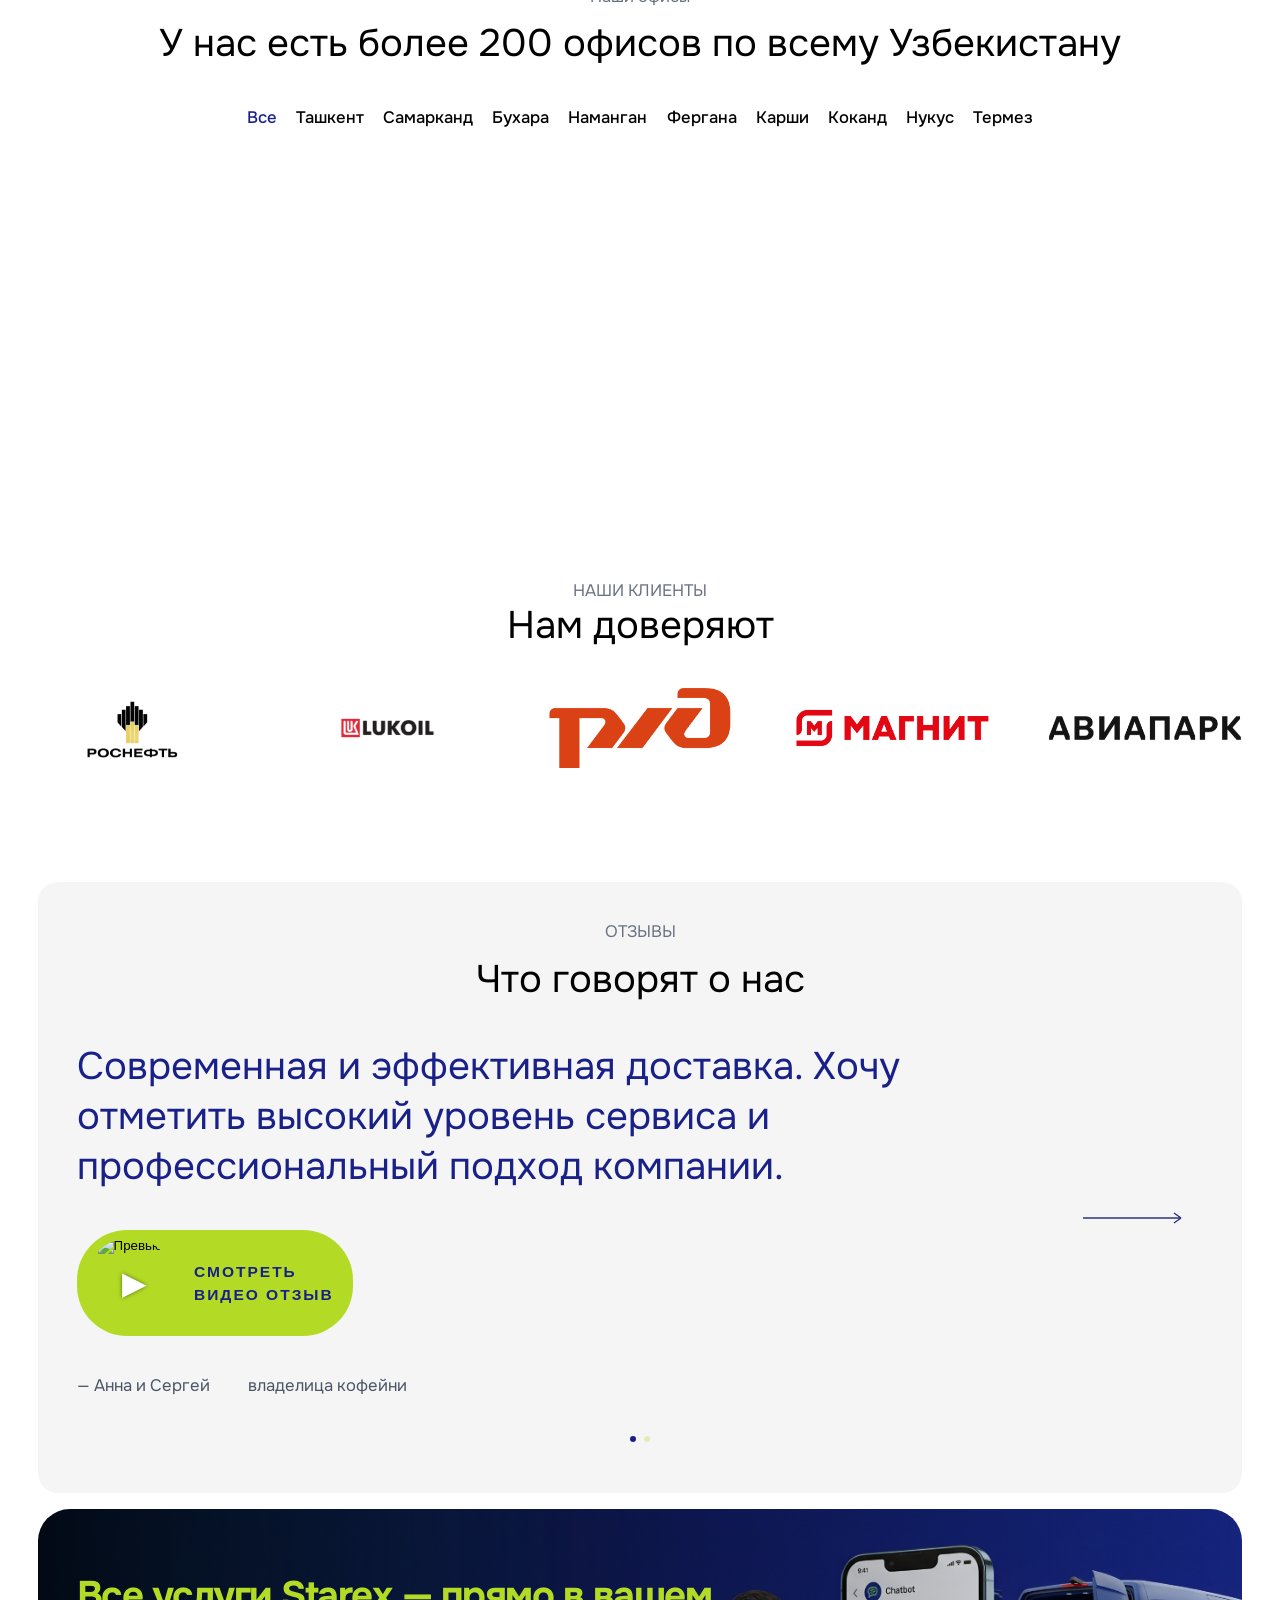
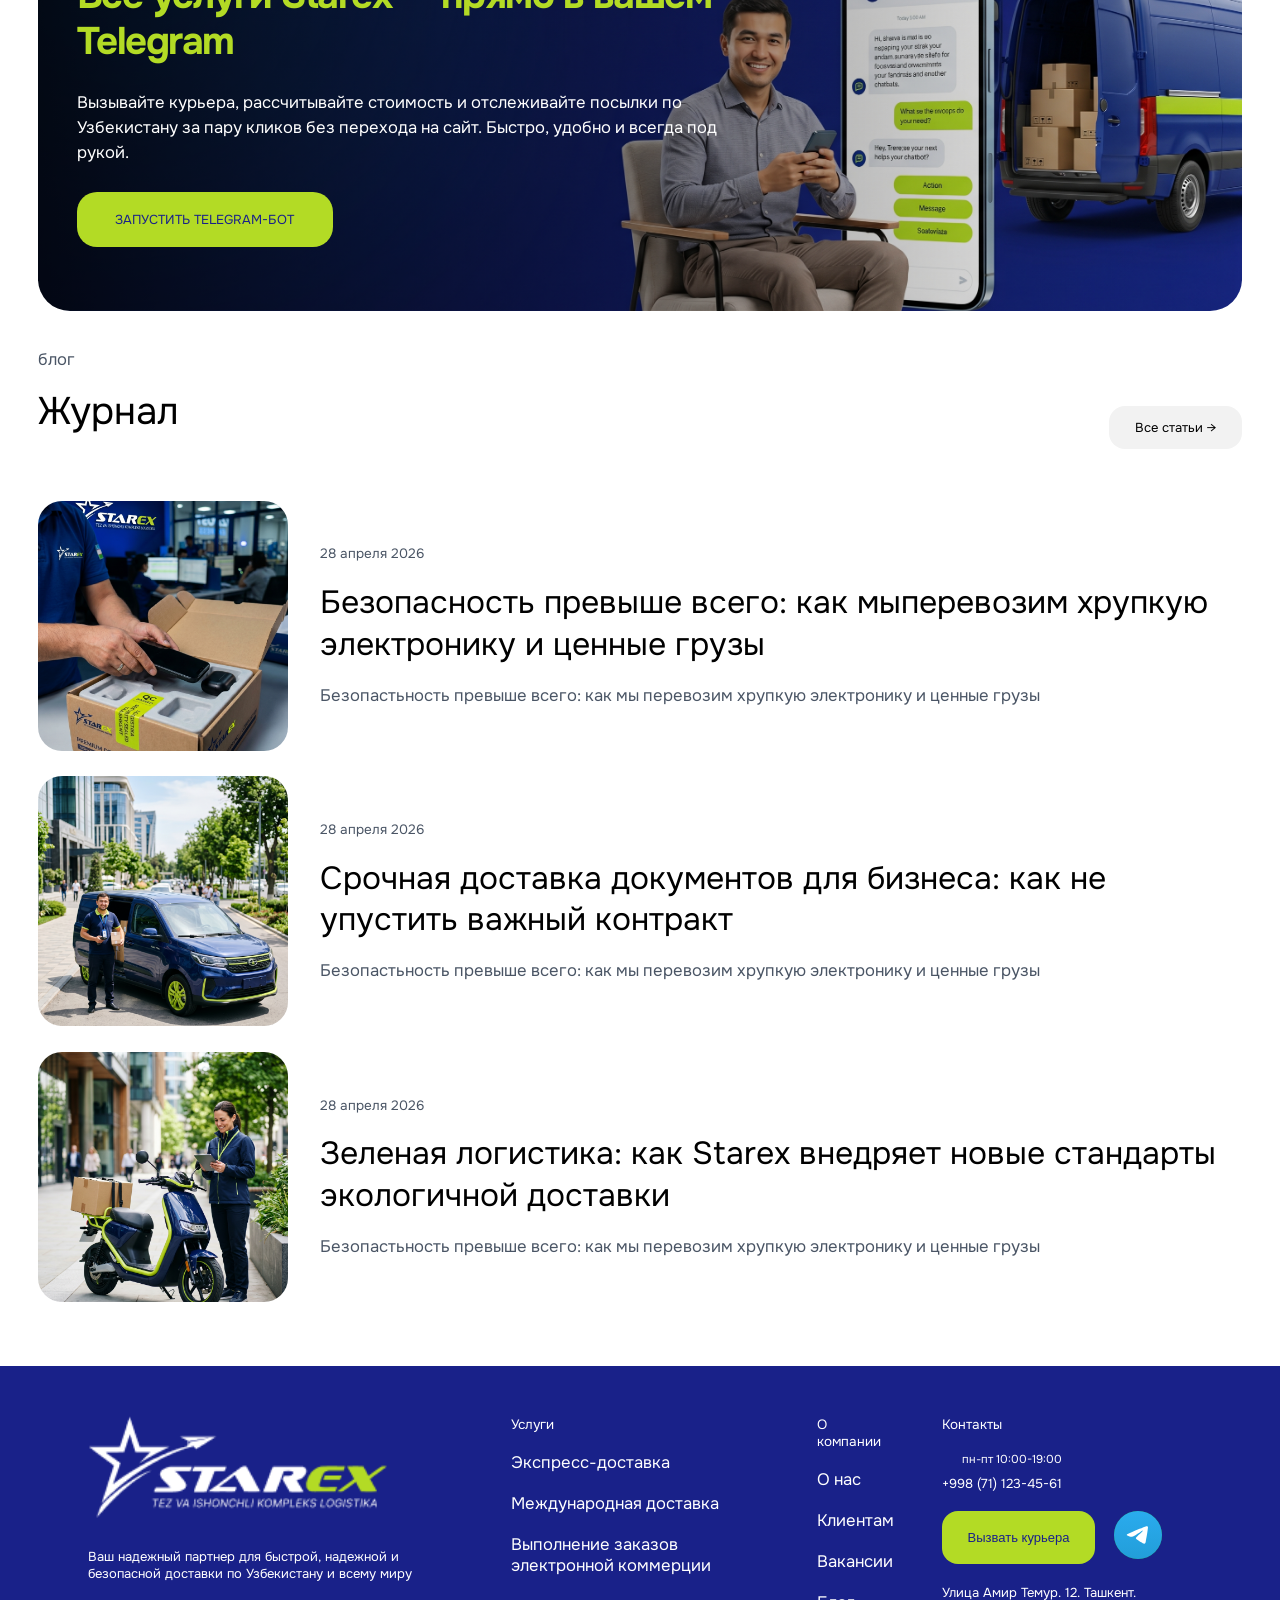
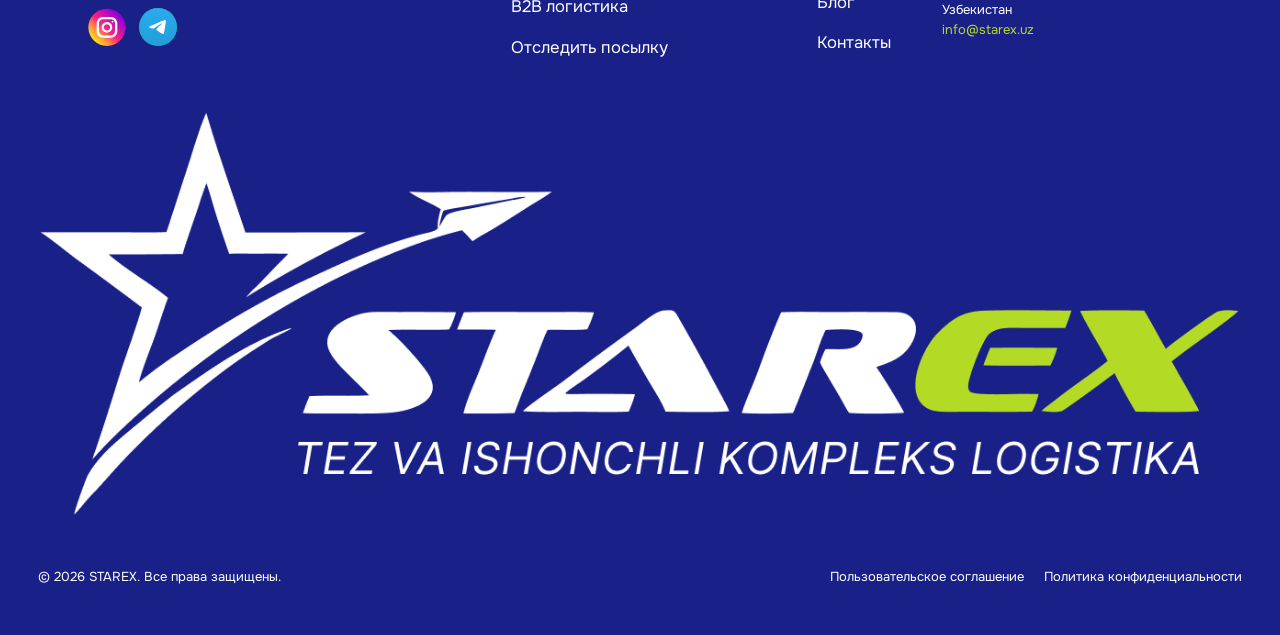
==== commit c70ca4f0: "home slider reload" ====
--- a/index.html
+++ b/index.html
@@ -165,56 +165,54 @@
               </div>
             </div>
 
-            <div class="spinner-container">
-              <div class="spinner-icon">
-                <a href="#">
-                  <img src="/assets/images/home/telegram.svg" alt="icon" />
-                </a>
-              </div>
-              <svg class="spinner-text" viewBox="0 0 200 200">
-                <defs>
-                  <path
-                    id="textCircle"
-                    d="M 100,100 m -75,0 a 75,75 0 1,1 150,0 a 75,75 0 1,1 -150,0"
-                  />
-                </defs>
-                <text>
-                  <textPath href="#textCircle" startOffset="0%">
-                    Оставить заявку - Оставить заявку -
-                  </textPath>
-                </text>
-              </svg>
-            </div>
-          </div>
-
-          <div class="hero-navigation">
-            <div class="hero-nav-desktop">
-              <button class="hero-slider-btn" id="heroSliderBtn">
-                <img src="/assets/images/arrow-bottom.svg" alt="down" />
+            <div class="hero-pagination">
+              <button
+                class="hero-page-btn prev"
+                id="heroPrevBtn"
+                aria-label="Предыдущий слайд"
+              >
+                <img src="/assets/images/arrow-left.svg" alt="image" />
               </button>
-            </div>
-
-            <div class="hero-nav-mobile">
-              <div class="hero-pagination">
-                <button class="hero-page-btn prev" id="heroPrevBtn">
-                  <img src="/assets/images/arrow-left.svg" alt="image" />
-                </button>
-
-                <div class="hero-page-counter">
-                  <span class="current" id="heroCurrentPage">1</span>
-                  <span class="separator">/</span>
-                  <span class="total" id="heroTotalPages">3</span>
-                </div>
-
-                <button class="hero-page-btn next" id="heroNextBtn">
-                  <img src="/assets/images/arrow-right.svg" alt="image" />
-                </button>
-              </div>
+
+              <div class="hero-page-counter">
+                <span class="current" id="heroCurrentPage">1</span>
+                <span class="separator">/</span>
+                <span class="total" id="heroTotalPages">3</span>
+              </div>
+
+              <button
+                class="hero-page-btn next"
+                id="heroNextBtn"
+                aria-label="Следующий слайд"
+              >
+                <img src="/assets/images/arrow-right.svg" alt="image" />
+              </button>
             </div>
           </div>
         </div>
       </div>
     </section>
+
+    <div class="spinner-container">
+      <div class="spinner-icon">
+        <a href="#">
+          <img src="/assets/images/home/telegram.svg" alt="icon" />
+        </a>
+      </div>
+      <svg class="spinner-text" viewBox="0 0 200 200">
+        <defs>
+          <path
+            id="textCircle"
+            d="M 100,100 m -75,0 a 75,75 0 1,1 150,0 a 75,75 0 1,1 -150,0"
+          />
+        </defs>
+        <text>
+          <textPath href="#textCircle" startOffset="0%">
+            Оставить заявку - Оставить заявку -
+          </textPath>
+        </text>
+      </svg>
+    </div>
 
     <main>
       <section>
--- a/assets/css/main.css
+++ b/assets/css/main.css
@@ -473,7 +473,7 @@
 .hero-wrapper {
   display: flex;
   justify-content: space-between;
-  align-items: end;
+  align-items: center;
   width: 100%;
 }
 .hero-body {
@@ -590,7 +590,10 @@
   justify-content: center;
   align-items: center;
   bottom: clamp(30px, 5vw, 80px);
-  bottom: 0;
+  position: fixed;
+  bottom: 2%;
+  right: 2%;
+  z-index: 1;
 }
 
 .spinner-icon {
@@ -625,7 +628,8 @@
 }
 
 .spinner-text text {
-  fill: rgba(255, 255, 255, 0.8);
+  /* fill: rgba(255, 255, 255, 0.8); */
+  fill: var(--black);
   font-size: 17px;
   font-family: sans-serif;
   font-weight: 500;
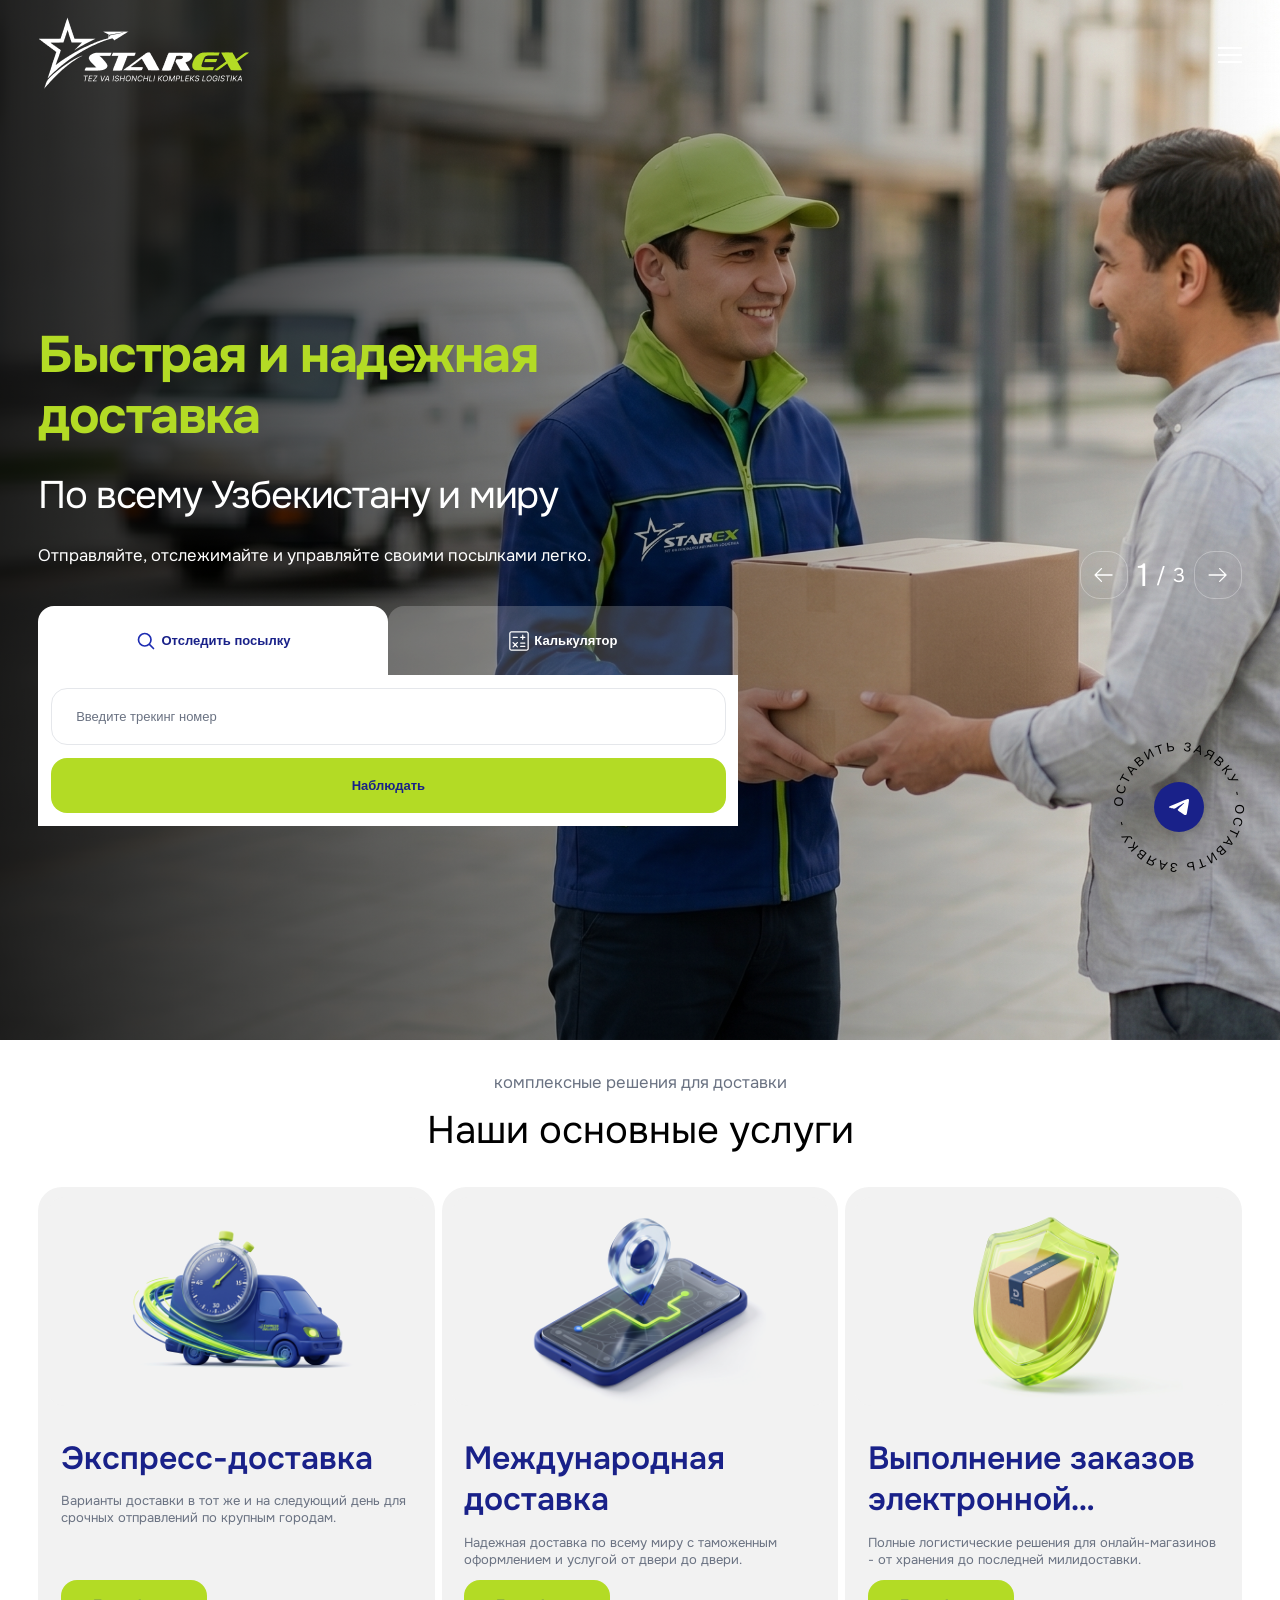
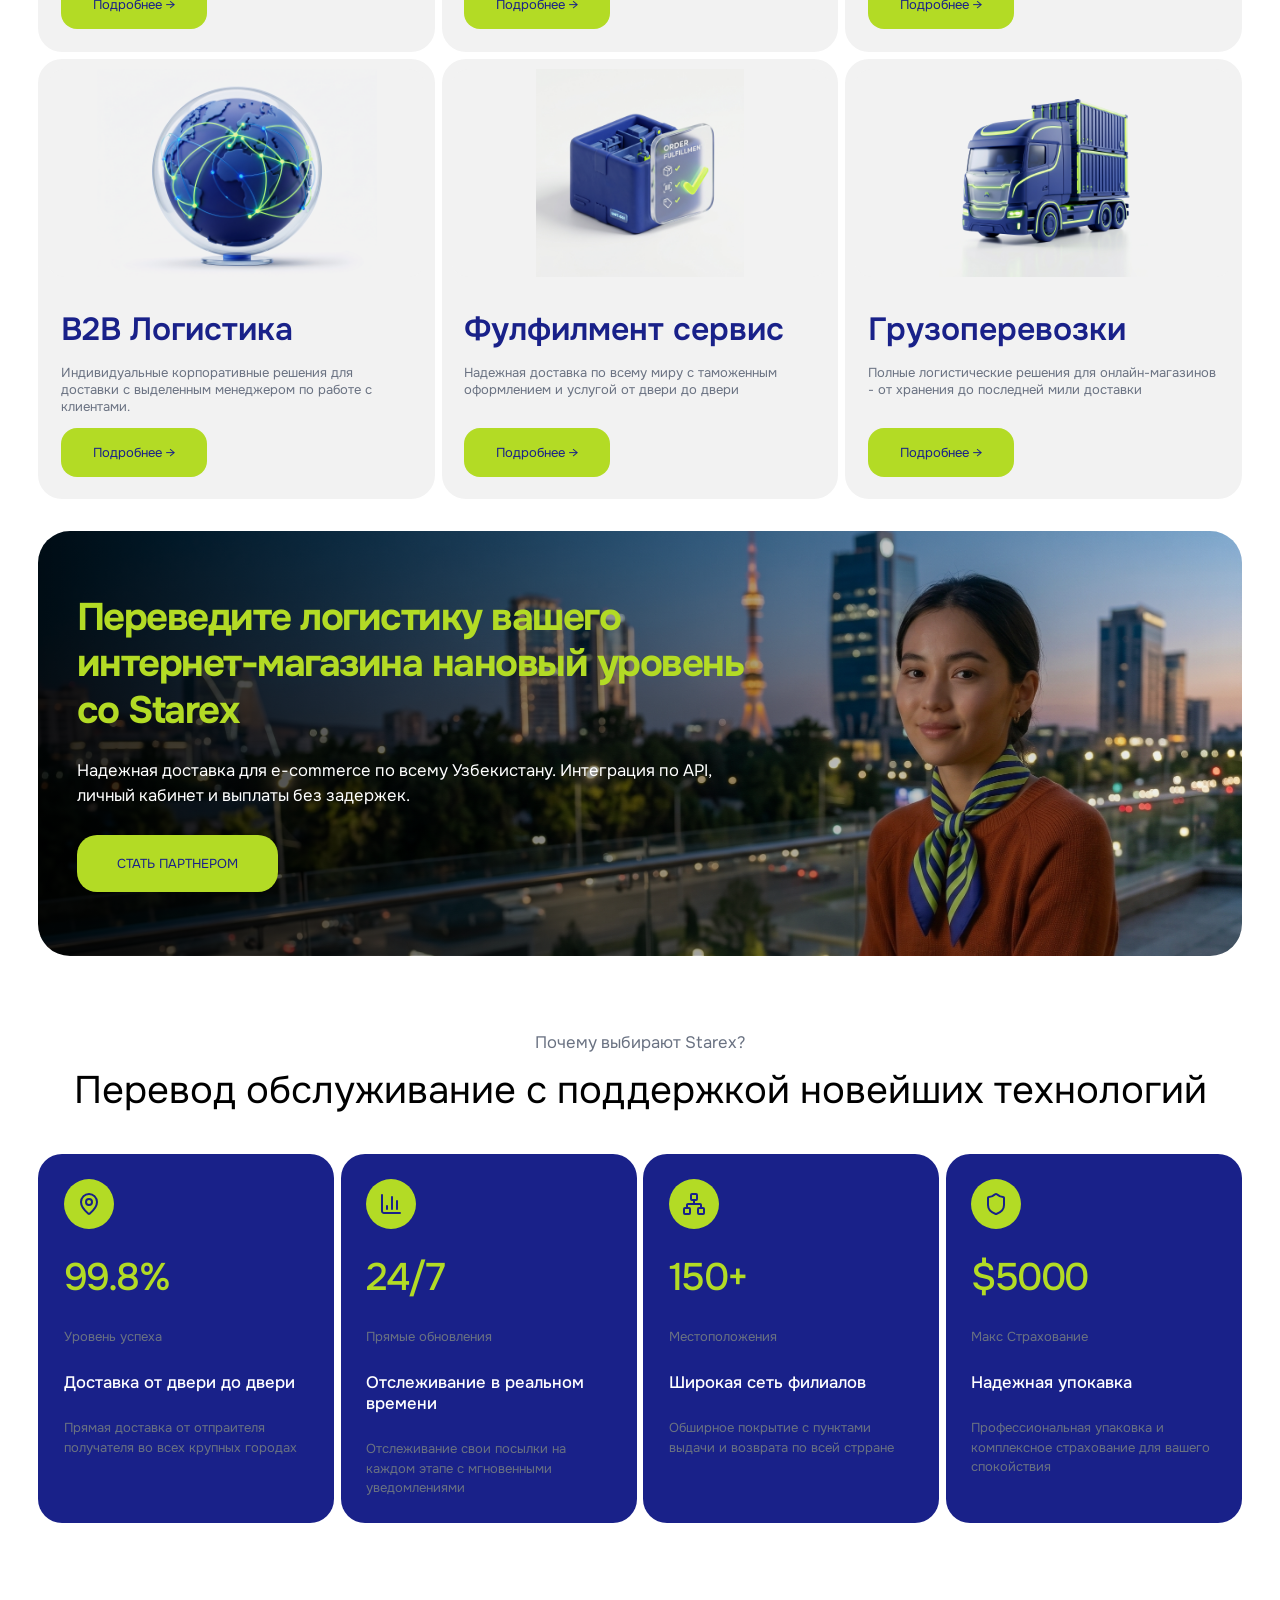
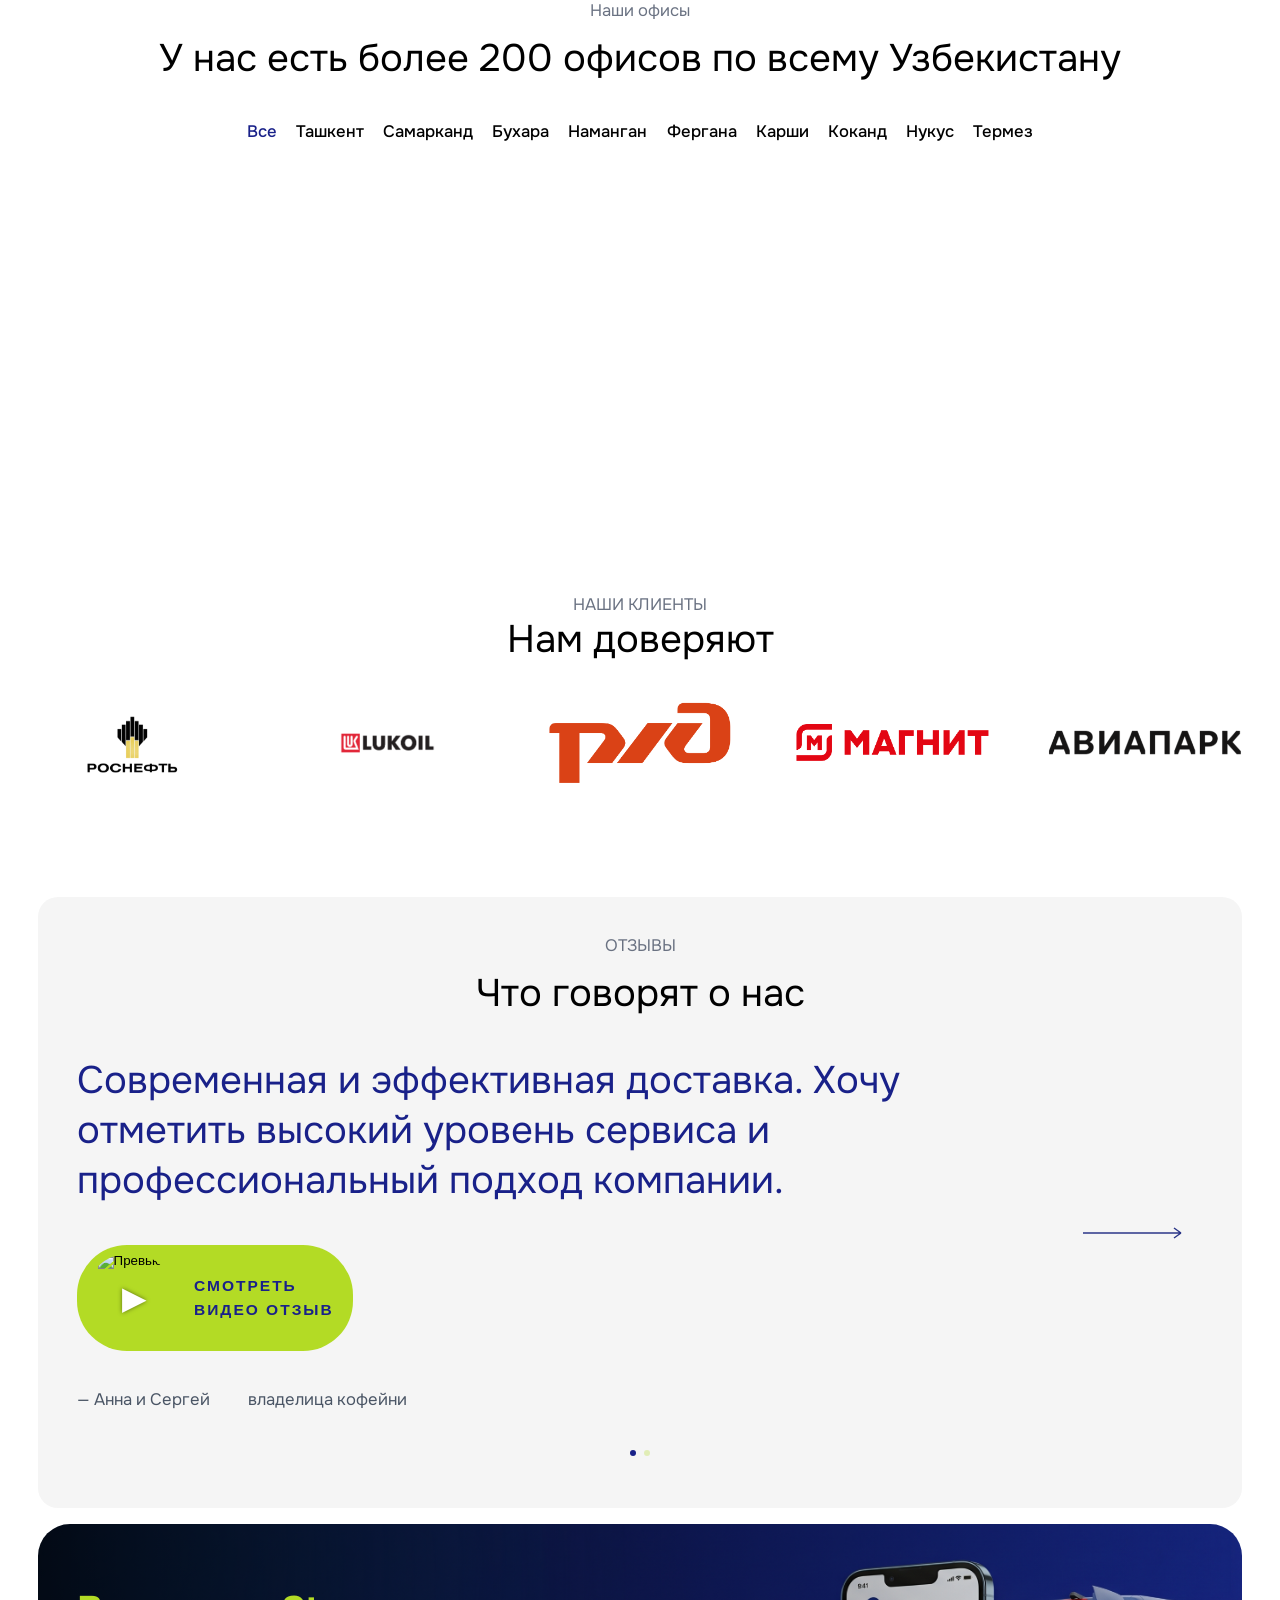
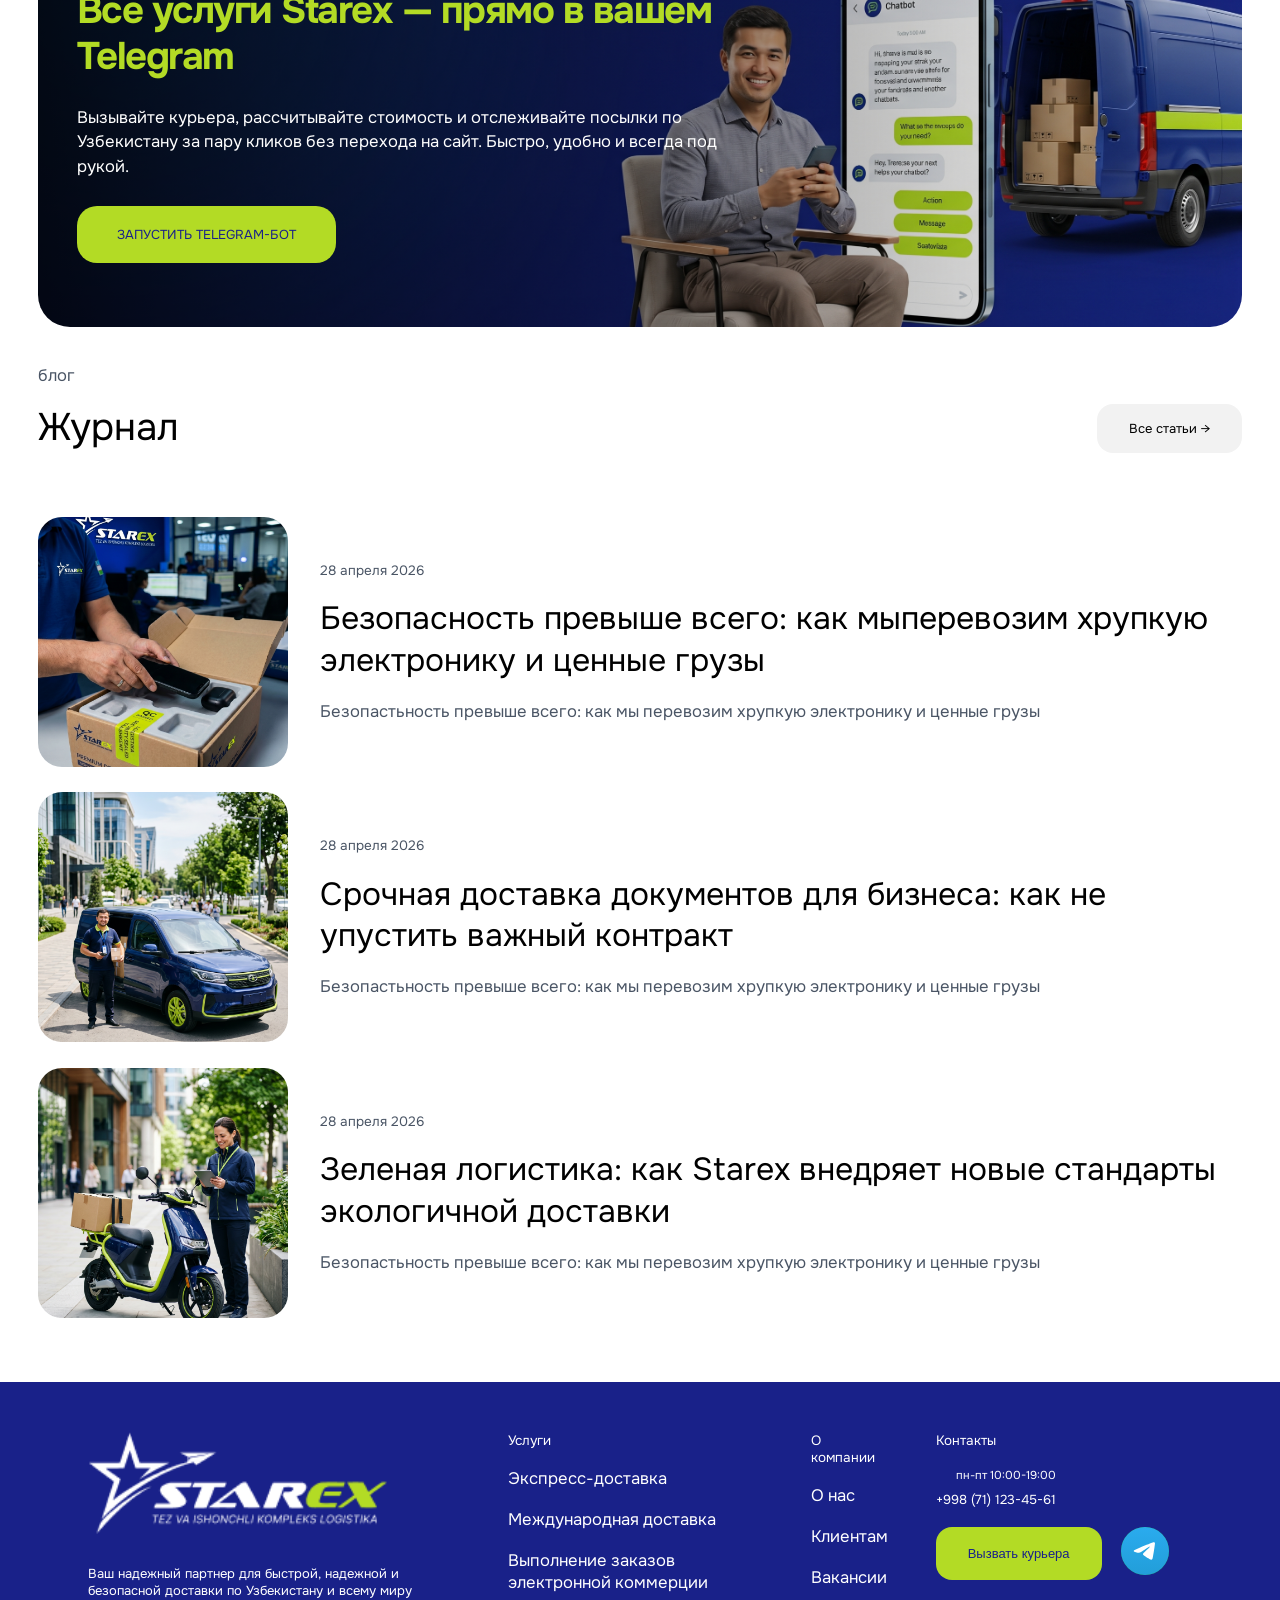
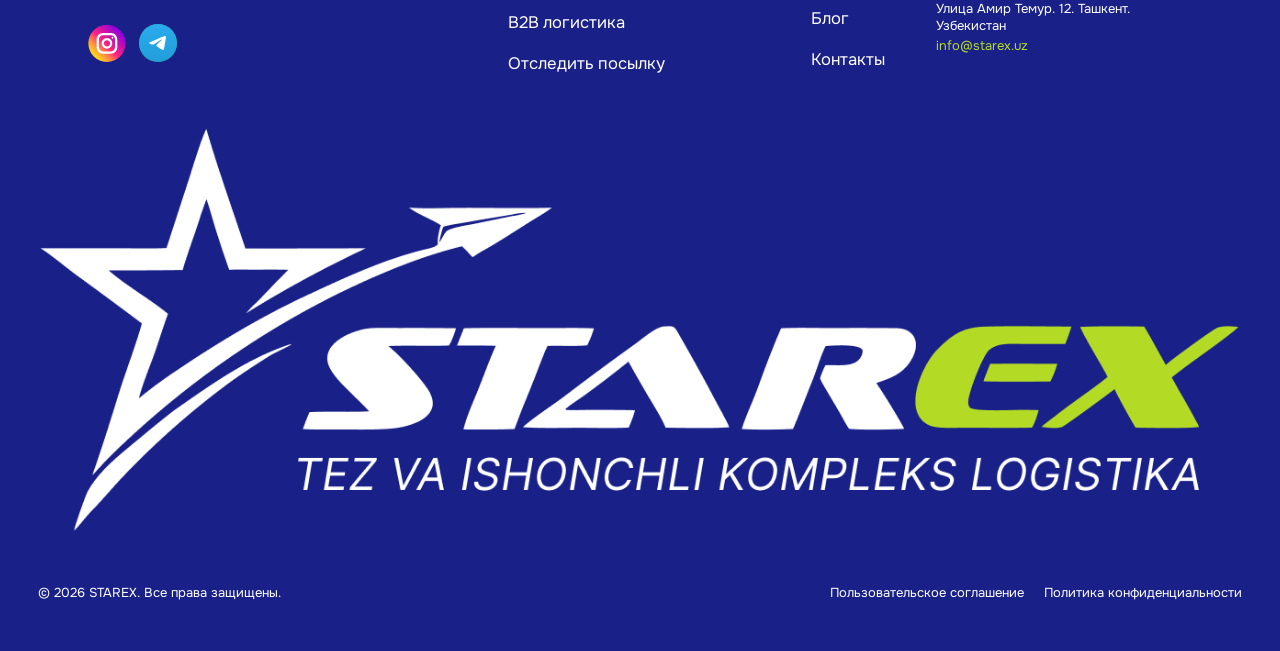
==== commit 43f026c0: "modal finished" ====
--- a/index.html
+++ b/index.html
@@ -99,7 +99,7 @@
                 </div>
 
                 <div class="navbar-right-btn-wrapper">
-                  <button>Вызвать курьера</button>
+                  <button id="show-btn">Вызвать курьера</button>
                   <button>
                     <img src="/assets/images/user.svg" alt="icon" />
                     Кабинет
@@ -705,6 +705,37 @@
       </div>
     </main>
 
+    <div class="modal hidden" id="modal">
+      <button class="close-btn" id="close-btn">
+        <img src="/assets/images/close.svg" alt="image" />
+      </button>
+      <div class="modal-header">
+        <span>вызвать курьеры</span>
+        <h2>Готовы обсудить заказ?</h2>
+      </div>
+      <div class="modal-body">
+        <form>
+          <div class="input-wrapper">
+            <div class="form-content">
+              <label for="name">Ваше имя</label>
+              <input type="text" placeholder="Tim"/>
+            </div>
+            <div class="form-content">
+              <label for="tel">Телефон</label>
+              <input type="text" placeholder="Введите телефон"/>
+            </div>
+          </div>
+          <button type="submit">Отправить заявку</button>
+          <p>
+            Отправляя заявку, Вы автоматически соглашаетесь с
+            условиями пользовательского соглашения.
+          </p>
+        </form>
+      </div>
+    </div>
+
+    <div class="overlay hidden" id="overlay"></div>
+
     <footer>
       <div class="container">
         <div class="footer-wrapper">
--- a/assets/css/main.css
+++ b/assets/css/main.css
@@ -195,7 +195,7 @@
 .hero header,
 .hero .container {
   position: relative;
-  z-index: 1;
+  /* z-index: 1; */
 }
 .hero > .container:last-child {
   flex: 1;
@@ -519,7 +519,8 @@
   align-items: center;
   justify-content: center;
   gap: 5px;
-  padding: clamp(12px, 1.4vw, 24px) clamp(25px, 3vw, 50px);
+  /* padding: clamp(12px, 1.4vw, 24px) clamp(25px, 3vw, 50px); */
+  padding: 24.5px 50px;
   background-color: rgba(255, 255, 255, 0.2);
   border-top-left-radius: var(--br-md);
   border-top-right-radius: var(--br-md);
@@ -558,7 +559,8 @@
 .hero-body .tab-pane input {
   width: 100%;
   border: 1px solid var(--grey);
-  padding: clamp(10px, 1.5vw, 20px) clamp(12px, 1.5vw, 24px);
+  /* padding: clamp(10px, 1.5vw, 20px) clamp(12px, 1.5vw, 24px); */
+  padding: 20px 24px;
   border-radius: var(--br-md);
   font-weight: 400;
   font-size: var(--fs-exxs);
@@ -572,7 +574,8 @@
 }
 
 .hero-body .tab-pane button {
-  padding: clamp(10px, 1.4vw, 20px);
+  /* padding: clamp(10px, 1.4vw, 20px); */
+  padding: 20px;
   width: 100%;
   background-color: var(--green);
   color: var(--blue);
@@ -748,7 +751,7 @@
   font-size: var(--fs-exxs);
   border-radius: var(--br-md);
   color: var(--blue);
-  padding: clamp(8px, 1vw, 16px) clamp(16px, 2vw, 32px);
+  padding: 16px 32px;
   transition: all 0.3s ease-out;
   margin-top: auto;
 }
@@ -758,6 +761,507 @@
   inset: 0;
 }
 /* HOME SERVICES END */
+
+/* SINGLE SERVICE START */
+.single-service-container {
+  display: flex;
+  flex-direction: column;
+  gap: clamp(25px, 4vw, 50px);
+  padding: clamp(25px, 4vw, 50px) 0;
+}
+.single-service-container .content-wrapper {
+  display: grid;
+  grid-template-columns: 1fr 1fr;
+  gap: clamp(50px, 8vw, 100px);
+}
+.single-service-container .content-wrapper .content-left {
+  display: flex;
+  flex-direction: column;
+  justify-content: space-between;
+  gap: clamp(25px, 4vw, 50px);
+}
+.single-service-container .content-wrapper .content-left .content-left-header {
+  display: flex;
+  flex-direction: column;
+  gap: 16px;
+}
+.single-service-container
+  .content-wrapper
+  .content-left
+  .content-left-header
+  span {
+  color: var(--black-grey);
+  font-size: var(--fs-xs);
+  letter-spacing: 0;
+}
+.single-service-container
+  .content-wrapper
+  .content-left
+  .content-left-header
+  h1 {
+  font-size: var(--fs-xl);
+  color: var(--black);
+  font-weight: 500;
+  line-height: 120%;
+  letter-spacing: -1.5px;
+}
+.single-service-container .content-wrapper .content-left p {
+  color: var(--black-grey);
+  font-size: var(--fs-xs);
+  letter-spacing: 0;
+  line-height: 130%;
+}
+.single-service-container .content-wrapper .content-left .content-btn-wrapper {
+  display: flex;
+  align-items: center;
+  gap: 16px;
+}
+.single-service-container
+  .content-wrapper
+  .content-left
+  .content-btn-wrapper
+  a:first-child {
+  color: var(--blue);
+  background-color: var(--green);
+  font-weight: 600;
+  padding: 20px 40px;
+  border-radius: calc(var(--br-lg) - 4px);
+  font-size: calc(var(--fs-exsm) + 2px);
+  letter-spacing: 2px;
+  transition: all 0.3s ease-out;
+  text-transform: uppercase;
+}
+.single-service-container
+  .content-wrapper
+  .content-left
+  .content-btn-wrapper
+  a:first-child:hover {
+  background-color: var(--blue);
+  color: var(--green);
+}
+.single-service-container
+  .content-wrapper
+  .content-left
+  .content-btn-wrapper
+  a:last-child {
+  color: var(--blue);
+  background-color: #f2f2f2;
+  font-weight: 600;
+  padding: 20px 40px;
+  border-radius: calc(var(--br-lg) - 4px);
+  font-size: calc(var(--fs-exsm) + 2px);
+  letter-spacing: 2px;
+  transition: all 0.3s ease-out;
+  text-transform: uppercase;
+}
+.single-service-container
+  .content-wrapper
+  .content-left
+  .content-btn-wrapper
+  a:last-child:hover {
+  background-color: var(--blue);
+  color: var(--green);
+}
+.single-service-container .content-wrapper .content-right {
+  border-radius: var(--br-md);
+  height: 500px;
+}
+.single-service-container .content-wrapper .content-right img {
+  border-radius: var(--br-md);
+  height: 100%;
+  object-fit: cover;
+}
+.single-service-container a {
+  background-color: #f2f2f2;
+  border-radius: var(--br-md);
+  padding: 16px clamp(16px, 2vw, 32px);
+  font-weight: 400;
+  font-size: var(--fs-exxs);
+  color: var(--text-grey);
+  display: inline-block;
+  transition: all 0.3s ease-out;
+}
+.single-service-container a:hover {
+  background-color: #ccc;
+  color: var(--blue);
+}
+.our-services .single-service-header {
+  flex-direction: row;
+  justify-content: space-between;
+  align-items: end;
+  text-align: start;
+}
+.our-services .single-service-header-wrapper {
+  display: flex;
+  flex-direction: column;
+  gap: clamp(8px, 1vw, 16px);
+}
+.our-services .btn-wrapper a {
+  background-color: #f2f2f2;
+  border-radius: var(--br-md);
+  padding: 16px 32px;
+  font-weight: 400;
+  font-size: var(--fs-exxs);
+  color: var(--text-grey);
+  display: block;
+  transition: all 0.3s ease-out;
+}
+.our-services .btn-wrapper a:hover {
+  background-color: #ccc;
+  color: var(--blue);
+}
+.faq-wrapper .single-faq-header {
+  justify-content: start !important;
+  align-items: start !important;
+  text-align: start !important;
+}
+.single-partner-section {
+  background-color: #f2f2f2;
+  border-radius: var(--br-xl);
+}
+/* SINGLE SERVICE END */
+
+/* SINGLE BLOG START */
+.single-blog-wrapper .back-wrapper {
+  margin-top: clamp(16px, 4vw, 50px);
+}
+.single-blog-wrapper .back-wrapper a {
+  background-color: #f2f2f2;
+  border-radius: var(--br-md);
+  padding: 16px clamp(16px, 2vw, 32px);
+  font-weight: 400;
+  font-size: var(--fs-exxs);
+  color: var(--text-grey);
+  display: inline-block;
+  transition: all 0.3s ease-out;
+}
+.single-blog-wrapper .back-wrapper a:hover {
+  background-color: #ccc;
+  color: var(--blue);
+}
+
+.single-blog-wrapper .single-content-wrapper {
+  width: 100%;
+  max-width: 1220px;
+  display: flex;
+  flex-direction: column;
+  gap: 50px;
+  margin: 50px auto;
+}
+.single-blog-wrapper .single-content-wrapper .single-first {
+  display: flex;
+  flex-direction: column;
+  gap: 50px;
+}
+.single-blog-wrapper
+  .single-content-wrapper
+  .single-first
+  .single-first-header-wrapper {
+  display: flex;
+  flex-direction: column;
+  justify-content: center;
+  align-items: center;
+  text-align: center;
+  gap: 16px;
+}
+.single-blog-wrapper
+  .single-content-wrapper
+  .single-first
+  .single-first-header-wrapper
+  span {
+  font-size: var(--fs-xs);
+  color: var(--black-grey);
+  font-weight: 400;
+  line-height: 130%;
+  letter-spacing: 0;
+}
+.single-blog-wrapper
+  .single-content-wrapper
+  .single-first
+  .single-first-header-wrapper
+  h1 {
+  font-size: var(--fs-xl);
+  color: var(--black);
+  font-weight: 500;
+  line-height: 120%;
+  letter-spacing: -1.5px;
+}
+.single-blog-wrapper .single-content-wrapper .single-first p {
+  font-size: var(--fs-xs);
+  color: var(--black-grey);
+  font-weight: 400;
+  line-height: 130%;
+  letter-spacing: 0;
+}
+.single-blog-wrapper .single-content-wrapper .single-first .image-wrapper {
+  border-radius: var(--br-lg);
+  height: 646px;
+}
+.single-blog-wrapper .single-content-wrapper .single-first .image-wrapper img {
+  border-radius: var(--br-lg);
+  height: 100%;
+  object-fit: cover;
+}
+.single-blog-wrapper .single-content-wrapper .single-second {
+  display: grid;
+  grid-template-columns: 1fr 1fr;
+  justify-content: center;
+  align-items: center;
+  gap: clamp(40px, 8vw, 100px);
+}
+.single-blog-wrapper .single-content-wrapper .single-second .left {
+  border-radius: var(--br-lg);
+  height: 647px;
+}
+.single-blog-wrapper .single-content-wrapper .single-second .left img {
+  border-radius: var(--br-lg);
+  height: 100%;
+  object-fit: cover;
+}
+.single-blog-wrapper .single-content-wrapper .single-second .right {
+  display: flex;
+  flex-direction: column;
+  gap: clamp(32px, 4vw, 50px);
+}
+.single-blog-wrapper .single-content-wrapper .single-second .right h3 {
+  font-size: var(--fs-md);
+  color: var(--black);
+  font-weight: 500;
+  line-height: 130%;
+  letter-spacing: 0;
+}
+.single-blog-wrapper .single-content-wrapper .single-second .right p {
+  font-size: var(--fs-xs);
+  color: var(--black-grey);
+  font-weight: 400;
+  line-height: 130%;
+  letter-spacing: 0;
+}
+.single-blog-wrapper .single-content-wrapper .single-third {
+  display: grid;
+  grid-template-columns: 1fr 1fr;
+  justify-content: center;
+  align-items: center;
+  gap: clamp(40px, 8vw, 100px);
+}
+.single-blog-wrapper .single-content-wrapper .single-third .left {
+  display: flex;
+  flex-direction: column;
+  gap: clamp(32px, 4vw, 50px);
+}
+.single-blog-wrapper .single-content-wrapper .single-third .left h3 {
+  font-size: var(--fs-md);
+  color: var(--black);
+  font-weight: 500;
+  line-height: 130%;
+  letter-spacing: 0;
+}
+.single-blog-wrapper .single-content-wrapper .single-third .left p {
+  font-size: var(--fs-xs);
+  color: var(--black-grey);
+  font-weight: 400;
+  line-height: 130%;
+  letter-spacing: 0;
+}
+.single-blog-wrapper .single-content-wrapper .single-third .right {
+  border-radius: var(--br-lg);
+  height: 647px;
+}
+.single-blog-wrapper .single-content-wrapper .single-third .right img {
+  border-radius: var(--br-lg);
+  height: 100%;
+  object-fit: cover;
+}
+.single-blog-wrapper .single-content-wrapper .single-fourth .image-wrapper {
+  border-radius: var(--br-lg);
+}
+.single-blog-wrapper .single-content-wrapper .single-fourth .image-wrapper img {
+  border-radius: var(--br-lg);
+}
+.single-blog-wrapper .single-content-wrapper .single-fifth .content {
+  display: flex;
+  flex-direction: column;
+  gap: clamp(32px, 4vw, 50px);
+}
+.single-blog-wrapper .single-content-wrapper .single-fifth .content h3 {
+  font-weight: 500;
+  font-size: var(--fs-md);
+  color: var(--black);
+  line-height: 130%;
+  letter-spacing: 0;
+}
+.single-blog-wrapper .single-content-wrapper .single-fifth .content p {
+  font-size: var(--fs-xs);
+  color: var(--black-grey);
+  font-weight: 400;
+  line-height: 130%;
+  letter-spacing: 0;
+}
+.single-blog-wrapper
+  .single-content-wrapper
+  .single-fifth
+  .content
+  .date-wrapper {
+  display: flex;
+  justify-content: space-between;
+  align-items: center;
+  gap: clamp(20px, 4vw, 50px);
+}
+.single-blog-wrapper
+  .single-content-wrapper
+  .single-fifth
+  .content
+  .date-wrapper
+  a {
+  background-color: #f2f2f2;
+  color: var(--black);
+  font-size: var(--fs-exxs);
+  border-radius: var(--br-md);
+  padding: 16px 32px;
+  display: block;
+  transition: all 0.3s ease-out;
+}
+.single-blog-wrapper
+  .single-content-wrapper
+  .single-fifth
+  .content
+  .date-wrapper
+  a:hover {
+  background-color: #ccc;
+  color: var(--blue);
+}
+.single-blog-wrapper .single-content-wrapper .single-extra-wrapper {
+  display: flex;
+  flex-direction: column;
+  gap: 50px;
+}
+.single-blog-wrapper .single-content-wrapper .single-extra-wrapper h3 {
+  font-weight: 500;
+  font-size: var(--fs-md);
+  color: var(--black);
+  line-height: 130%;
+  letter-spacing: 0;
+}
+.single-blog-wrapper .single-content-wrapper .single-extra-wrapper h6 {
+  font-weight: 400;
+  font-size: var(--fs-sm);
+  color: var(--black);
+  line-height: 130%;
+  letter-spacing: 0;
+}
+.single-blog-wrapper
+  .single-content-wrapper
+  .single-extra-wrapper
+  .extra-content {
+  display: flex;
+  gap: 50px;
+}
+.single-blog-wrapper
+  .single-content-wrapper
+  .single-extra-wrapper
+  .extra-content
+  .left {
+  display: flex;
+  flex-direction: column;
+  gap: clamp(32px, 4vw, 50px);
+}
+.single-blog-wrapper
+  .single-content-wrapper
+  .single-extra-wrapper
+  .extra-content
+  p {
+  font-size: var(--fs-xs);
+  color: var(--black-grey);
+  font-weight: 400;
+  line-height: 130%;
+  letter-spacing: 0;
+}
+.single-blog-wrapper
+  .single-content-wrapper
+  .single-extra-wrapper
+  .quote-wrapper {
+  display: flex;
+  flex-direction: column;
+  gap: clamp(40px, 6vw, 80px);
+  padding: clamp(24px, 4vw, 50px);
+  background-color: #f2f2f2;
+  border-radius: var(--br-lg);
+  border-left: 6px solid var(--green);
+}
+.single-blog-wrapper
+  .single-content-wrapper
+  .single-extra-wrapper
+  .quote-wrapper
+  img {
+  width: 43px;
+  height: 35px;
+}
+.single-blog-wrapper
+  .single-content-wrapper
+  .single-extra-wrapper
+  .quote-wrapper
+  p {
+  font-weight: 500;
+  font-size: var(--fs-md);
+  color: var(--black);
+  line-height: 130%;
+  letter-spacing: 0;
+}
+.single-blog-wrapper
+  .single-content-wrapper
+  .single-extra-wrapper
+  .quote-wrapper
+  span {
+  font-weight: 500;
+  font-size: calc(var(--fs-exxs) - 2px);
+  color: var(--black-grey);
+  line-height: 130%;
+  letter-spacing: 0;
+}
+.single-blog-wrapper .single-content-wrapper .list-wrapper {
+  display: flex;
+  flex-direction: column;
+  gap: 50px;
+}
+.single-blog-wrapper .single-content-wrapper .list-wrapper h3 {
+  font-weight: 500;
+  font-size: var(--fs-md);
+  color: var(--black);
+  line-height: 130%;
+  letter-spacing: 0;
+}
+.single-blog-wrapper .single-content-wrapper .list {
+  display: flex;
+  gap: 50px;
+  margin-left: 20px;
+}
+.single-blog-wrapper .single-content-wrapper .list-wrapper ul,
+.single-blog-wrapper .single-content-wrapper .list-wrapper ol {
+  display: flex;
+  flex-direction: column;
+  gap: 16px;
+}
+.single-blog-wrapper .single-content-wrapper .list-wrapper ul li {
+  font-weight: 500;
+  font-size: var(--fs-exxs);
+  color: var(--black);
+  line-height: 130%;
+  letter-spacing: 0;
+  list-style: decimal;
+}
+.single-blog-wrapper .single-content-wrapper .list-wrapper ol li {
+  font-weight: 500;
+  font-size: var(--fs-exxs);
+  color: var(--black);
+  line-height: 130%;
+  letter-spacing: 0;
+  list-style: disc;
+}
+.single-blog-wrapper .single-content-wrapper .list-wrapper ul li::marker,
+.single-blog-wrapper .single-content-wrapper .list-wrapper ol li::marker {
+  color: var(--green);
+}
+/* SINGLE BLOG END */
 
 /* BANNER START */
 .banner-wrapper {
@@ -796,7 +1300,7 @@
   background-color: var(--green);
   text-transform: uppercase;
   font-size: var(--fs-exxs);
-  padding: clamp(10px, 1.5vw, 20px) clamp(20px, 3vw, 40px);
+  padding: 20px 40px;
   border-radius: calc(var(--br-md) + 4px);
   transition: all 0.3s ease-out;
 }
@@ -1202,7 +1706,15 @@
   color: var(--black);
   font-size: var(--fs-exxs);
   border-radius: var(--br-md);
-  padding: clamp(8px, 1vw, 16px) clamp(16px, 2vw, 32px);
+  /* padding: clamp(8px, 1vw, 16px) clamp(16px, 2vw, 32px); */
+  padding: 16px 32px;
+  display: block;
+  transition: all 0.3s ease-out;
+}
+
+.blog-wrapper .blog-header-wrapper .blog-right a:hover {
+  background-color: #ccc;
+  color: var(--blue);
 }
 
 .blog-wrapper .blog-item-wrapper {
@@ -1391,7 +1903,8 @@
   font-weight: 600;
   font-size: calc(var(--fs-exsm) + 2px);
   color: var(--blue);
-  padding: clamp(10px, 1.5vw, 20px) clamp(20px, 3vw, 40px);
+  /* padding: clamp(10px, 1.5vw, 20px) clamp(20px, 3vw, 40px); */
+  padding: 20px 40px;
   background-color: var(--green);
   border-radius: calc(var(--br-md) + 4px);
   text-transform: uppercase;
@@ -1748,6 +2261,9 @@
 .faq-wrapper .accordion .accordion-item {
   border-bottom: 1px solid #ccc;
 }
+.faq-wrapper .accordion .accordion-item:first-child {
+  border-top: 1px solid #ccc;
+}
 
 .faq-wrapper .accordion .accordion-header {
   width: 100%;
@@ -1756,7 +2272,7 @@
   align-items: center;
   background: none;
   border: none;
-  padding: clamp(10px, 1.5vw, 20px) 0;
+  padding: clamp(32px, 4vw, 50px) 0;
   text-align: left;
   cursor: pointer;
   outline: none;
@@ -1905,7 +2421,8 @@
   font-size: var(--fs-exxs);
   text-transform: uppercase;
   border-radius: calc(var(--br-md) + 4px);
-  padding: clamp(10px, 1.5vw, 20px) clamp(20px, 3vw, 40px);
+  /* padding: clamp(10px, 1.5vw, 20px) clamp(20px, 3vw, 40px); */
+  padding: 20px 40px;
 }
 /* CLIENTS END */
 /* ============================================================= */
@@ -2048,7 +2565,8 @@
   color: var(--black);
   font-size: var(--fs-exxs);
   border-radius: var(--br-md);
-  padding: clamp(8px, 1vw, 16px) clamp(16px, 2vw, 32px);
+  /* padding: clamp(8px, 1vw, 16px) clamp(16px, 2vw, 32px); */
+  padding: 16px 32px;
 }
 /* BLOG END */
 /* ============================================================= */
@@ -2066,6 +2584,7 @@
   font-weight: 400;
   font-size: var(--fs-exxs);
   color: var(--text-grey);
+  display: inline-block;
   transition: all 0.3s ease-out;
 }
 .calc-container .back-wrapper a:hover {
@@ -2246,7 +2765,8 @@
 .calc-wrapper .calc-footer .calc-submit-btn {
   background: var(--green);
   border: none;
-  padding: clamp(10px, 1.5vw, 20px) clamp(20px, 3vw, 40px);
+  /* padding: clamp(10px, 1.5vw, 20px) clamp(20px, 3vw, 40px); */
+  padding: 20px 40px;
   border-radius: calc(var(--br-lg) - 4px);
   font-weight: 700;
   font-size: 14px;
@@ -2436,7 +2956,8 @@
 .curier-wrapper .curier-card .btn-confirm-phone {
   background: var(--green);
   border: none;
-  padding: clamp(10px, 1.5vw, 20px) clamp(20px, 3vw, 40px);
+  /* padding: clamp(10px, 1.5vw, 20px) clamp(20px, 3vw, 40px); */
+  padding: 20px 40px;
   border-radius: calc(var(--br-md) + 4px);
   font-weight: 600;
   font-size: var(--fs-exxs);
@@ -2638,7 +3159,8 @@
 .curier-wrapper .btn-submit {
   background: var(--green);
   border: none;
-  padding: clamp(10px, 1.5vw, 20px) clamp(20px, 3vw, 40px);
+  /* padding: clamp(10px, 1.5vw, 20px) clamp(20px, 3vw, 40px); */
+  padding: 20px 40px;
   border-radius: calc(var(--br-lg) - 4px);
   font-weight: 700;
   font-size: 14px;
@@ -2710,7 +3232,8 @@
   color: var(--blue);
   background-color: var(--green);
   font-weight: 600;
-  padding: clamp(10px, 1.5vw, 20px) clamp(20px, 3vw, 40px);
+  /* padding: clamp(10px, 1.5vw, 20px) clamp(20px, 3vw, 40px); */
+  padding: 20px 40px;
   border-radius: var(--br-md);
   font-size: calc(var(--fs-exsm) + 2px);
   margin-left: clamp(20px, 4vw, 50px);
@@ -2870,7 +3393,8 @@
 .contact-container .contact-right .contact-form .submit-btn {
   font-weight: 600;
   font-size: calc(var(--fs-exsm) + 2px);
-  padding: clamp(15px, 1.5vw, 20px) 0;
+  /* padding: clamp(15px, 1.5vw, 20px) 0; */
+  padding: 20px 40px;
   border-radius: calc(var(--br-md) + 4px);
   color: var(--blue);
   background-color: var(--green);
@@ -2991,7 +3515,7 @@
   font-size: var(--fs-exxs);
   color: var(--blue);
   border: none;
-  padding: clamp(8px, 1vw, 16px) clamp(16px, 2vw, 32px);
+  padding: 16px 32px;
   transition: all 0.3s ease-out;
 }
 
@@ -3053,3 +3577,133 @@
   letter-spacing: 0;
 }
 /* FOOTER END */
+
+/* MODAL START */
+.hidden {
+  display: none;
+}
+.modal {
+  position: fixed;
+  left: 50%;
+  top: 50%;
+  transform: translate(-50%, -50%);
+  width: calc(100% - 20px);
+  max-width: 980px;
+  background-color: var(--white);
+  padding: 16px;
+  border-radius: var(--br-lg);
+  z-index: 100;
+}
+.modal .close-btn {
+  border-radius: 100px;
+  padding: 7px;
+  background-color: #f2f2f2;
+  border: none;
+  display: flex;
+  margin-left: auto;
+}
+.modal .close-btn img {
+  width: 24px;
+  height: 24px;
+}
+.modal .modal-header {
+  display: flex;
+  flex-direction: column;
+  justify-content: center;
+  align-items: center;
+  gap: 16px;
+  margin-top: 50px;
+}
+.modal .modal-header span {
+  font-size: var(--fs-xs);
+  color: var(--black-grey);
+  font-weight: 400;
+  line-height: 130%;
+  letter-spacing: 0;
+}
+.modal .modal-header h2 {
+  font-size: var(--fs-lg);
+  color: var(--black);
+  font-weight: 400;
+  line-height: 130%;
+  letter-spacing: 0;
+}
+.modal .modal-body {
+  display: flex;
+  justify-content: center;
+  align-items: center;
+  padding: 50px 0 100px;
+}
+.modal .modal-body form {
+  display: flex;
+  flex-direction: column;
+  gap: 32px;
+  width: 100%;
+  max-width: 730px;
+}
+.modal .modal-body form .input-wrapper {
+  display: grid;
+  grid-template-columns: 1fr 1fr;
+  gap: 32px;
+}
+.modal .modal-body form .input-wrapper .form-content {
+  display: flex;
+  flex-direction: column;
+  gap: 10px;
+}
+.modal .modal-body form .input-wrapper .form-content label {
+  font-size: 12px;
+  font-weight: 400;
+  color: var(--black-grey);
+  line-height: 130%;
+  letter-spacing: 0;
+}
+.modal .modal-body form .input-wrapper .form-content input {
+  width: 100%;
+  border: 1px solid var(--grey);
+  padding: 20px 24px;
+  border-radius: var(--br-md);
+  font-weight: 400;
+  font-size: var(--fs-exxs);
+  outline: none;
+}
+.modal .modal-body form .input-wrapper .form-content input::placeholder {
+  color: var(--black-grey);
+}
+.modal .modal-body form .input-wrapper .form-content input:focus {
+  border-color: var(--blue);
+}
+.modal .modal-body form button {
+  display: flex;
+  align-items: center;
+  text-align: center;
+  justify-content: center;
+  gap: 5px;
+  padding: 16px clamp(16px, 2vw, 32px);
+  font-size: var(--fs-exxs);
+  border-radius: var(--br-md);
+  font-weight: 600;
+  border: none;
+  transition: all 0.3s ease-out;
+  background-color: var(--green);
+  color: var(--blue);
+}
+.modal .modal-body p {
+  font-size: 12px;
+  color: var(--black-grey);
+  font-weight: 400;
+  line-height: 130%;
+  letter-spacing: 0;
+  text-align: center;
+}
+.overlay {
+  position: fixed;
+  top: 0;
+  left: 0;
+  bottom: 0;
+  width: 100%;
+  background: rgba(0, 0, 0, 0.5);
+  backdrop-filter: blur(4px);
+  z-index: 99;
+}
+/* MODAL END */
--- a/assets/css/responsive.css
+++ b/assets/css/responsive.css
@@ -15,7 +15,7 @@
     justify-content: start;
     align-items: center;
     gap: 25px;
-    z-index: 1000;
+    z-index: 98;
   }
   .header-wrapper .mobile-menu .navbar-menu ul {
     flex-direction: column;
@@ -157,6 +157,20 @@
   .hero-nav-mobile {
     display: block;
   }
+  .single-service-container .content-wrapper {
+    grid-template-columns: 1fr;
+  }
+  .single-blog-wrapper .single-content-wrapper .single-first .image-wrapper {
+    height: 450px;
+  }
+  .single-blog-wrapper .single-content-wrapper .single-second,
+  .single-blog-wrapper .single-content-wrapper .single-third {
+    grid-template-columns: 1fr;
+  }
+  .single-blog-wrapper .single-content-wrapper .single-second .left,
+  .single-blog-wrapper .single-content-wrapper .single-third .right {
+    height: 100%;
+  }
 }
 @media (max-width: 768px) {
   .hero {
@@ -174,6 +188,7 @@
 
   .hero-body .tab-group button {
     border-radius: var(--br-md);
+    padding: 20px 24px;
   }
 
   .hero-body .tab-content {
@@ -225,6 +240,12 @@
   }
   .curier-wrapper .curier-card .address-row {
     grid-template-columns: 1fr;
+  }
+  .single-blog-wrapper
+    .single-content-wrapper
+    .single-extra-wrapper
+    .extra-content {
+    flex-direction: column;
   }
 }
 @media (max-width: 576px) {
@@ -403,6 +424,53 @@
   .future-wrapper .future-item-wrapper .item .image-wrapper {
     width: 40px;
     height: 40px;
+  }
+  .our-services .single-service-header {
+    flex-direction: column;
+    justify-content: center;
+    align-items: center;
+    text-align: center;
+  }
+  .our-services .single-service-header .btn-wrapper {
+    margin-top: 20px;
+  }
+  .single-service-container
+    .content-wrapper
+    .content-left
+    .content-btn-wrapper {
+    flex-direction: column;
+  }
+  .single-service-container
+    .content-wrapper
+    .content-left
+    .content-btn-wrapper
+    a {
+    width: 100%;
+    text-align: center;
+  }
+  .single-service-container .content-wrapper .content-right {
+    height: 100%;
+  }
+  .single-blog-wrapper .single-content-wrapper .single-first .image-wrapper {
+    height: 200px;
+  }
+  .blog-wrapper .blog-header-wrapper {
+    align-items: start;
+    flex-direction: column;
+  }
+  .blog-wrapper .blog-header-wrapper .blog-right {
+    width: 100%;
+  }
+  .blog-wrapper .blog-header-wrapper .blog-right a {
+    display: flex;
+    align-items: center;
+    justify-content: center;
+  }
+  .modal .modal-body form .input-wrapper {
+    grid-template-columns: 1fr;
+  }
+  .modal {
+    max-width: 566px;
   }
 }
 
